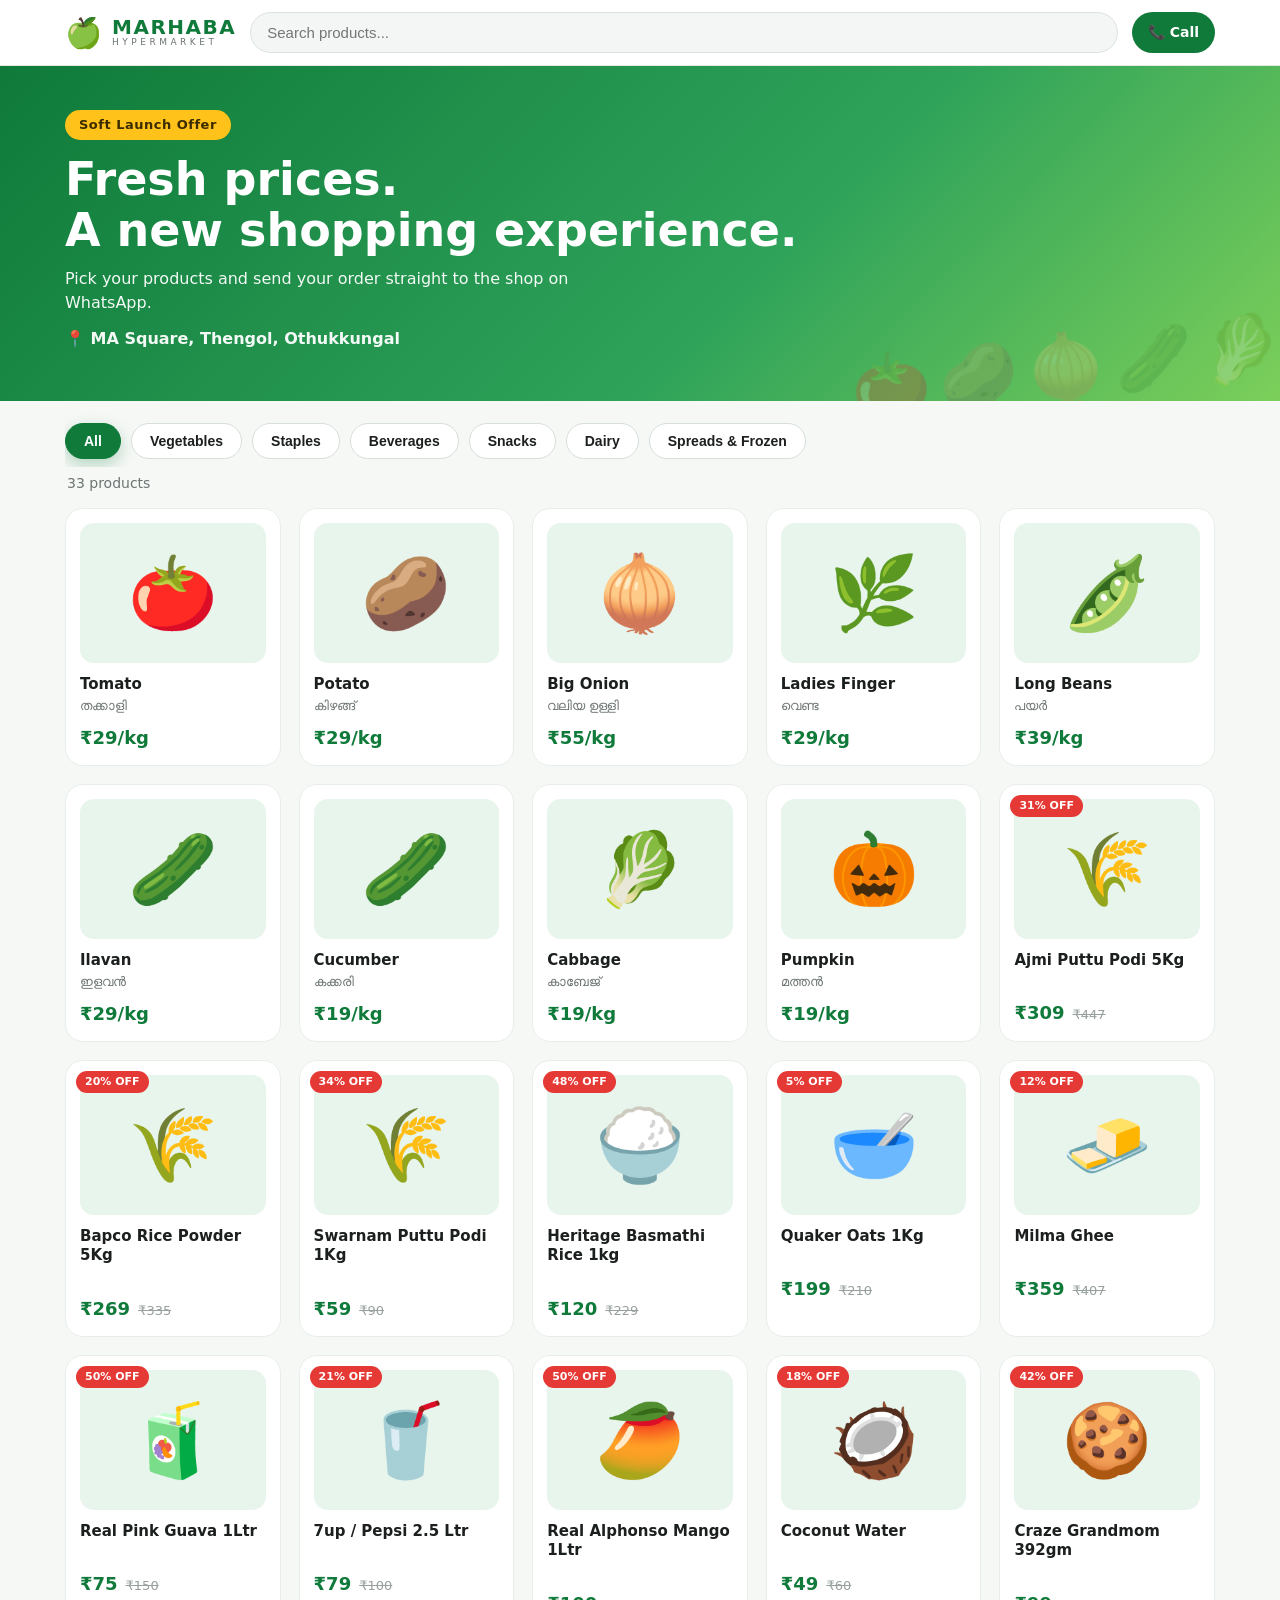
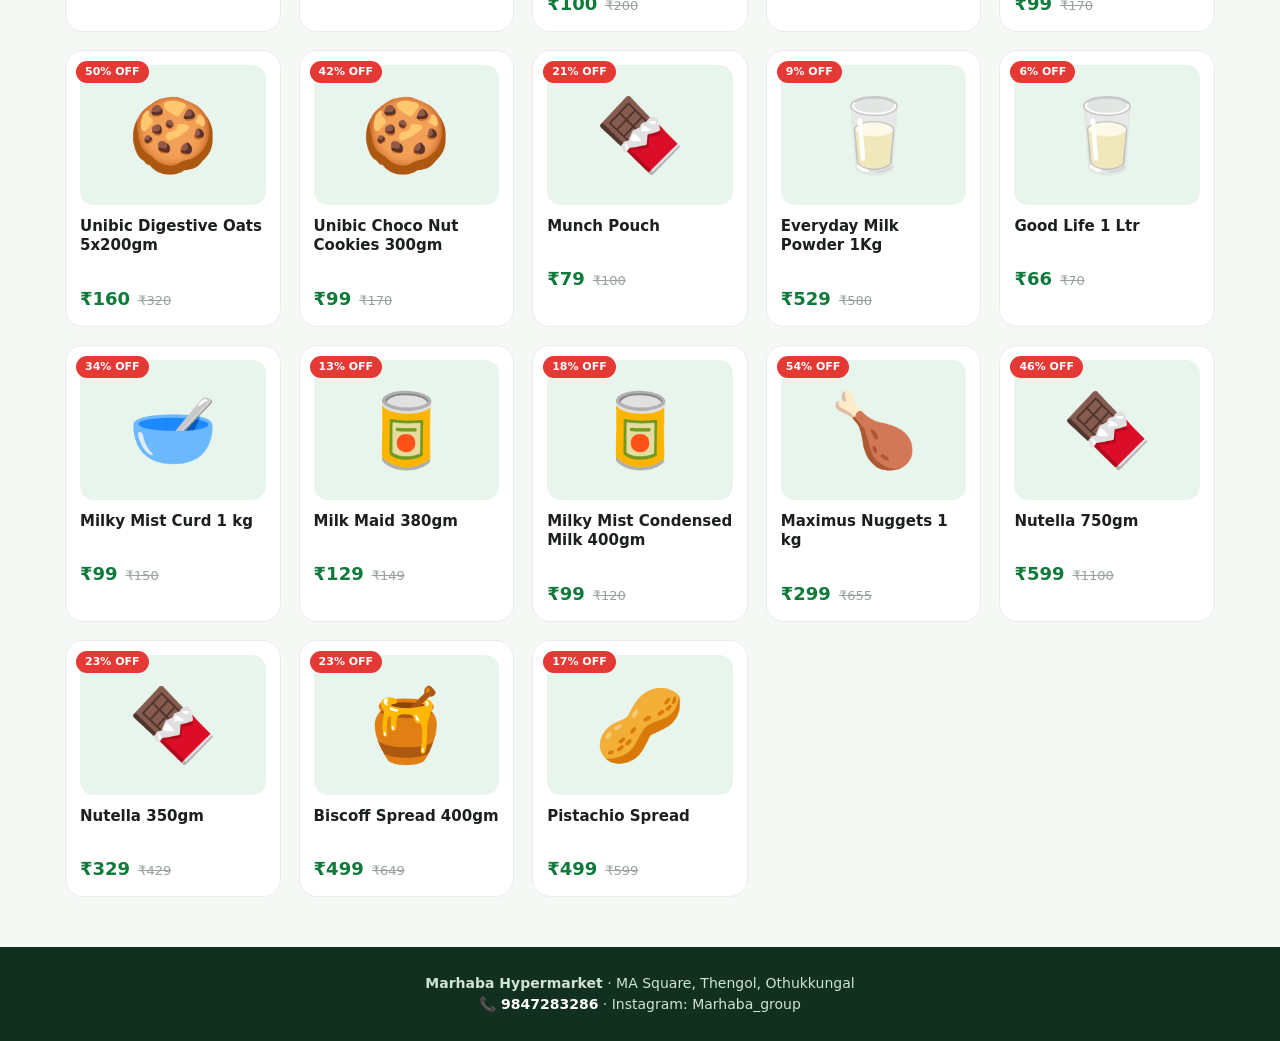
==== index.html @ b7ee6a19 "Add files via upload" ====
<!DOCTYPE html>
<html lang="en">
<head>
  <meta charset="UTF-8" />
  <meta name="viewport" content="width=device-width, initial-scale=1" />
  <title>Marhaba Hypermarket | Thengol, Othukkungal</title>
  <meta name="description" content="Order fresh vegetables and groceries from Marhaba Hypermarket through WhatsApp." />
  <link rel="stylesheet" href="style.css" />
</head>
<body>

  <header class="topbar">
    <div class="wrap topbar-inner">
      <a class="brand" href="#top" aria-label="Marhaba Hypermarket home">
        <!-- Replace with <img src="images/logo.png"> once you add your logo file -->
        <span class="logo-mark" aria-hidden="true">🍏</span>
        <span class="brand-text">
          <strong>MARHABA</strong>
          <small>HYPERMARKET</small>
        </span>
      </a>
      <div class="search">
        <input id="search" type="search" placeholder="Search products..." autocomplete="off" />
      </div>
      <a id="callLink" class="call-btn" href="#">📞 Call</a>
    </div>
  </header>

  <section class="hero" id="top">
    <div class="wrap hero-inner">
      <div>
        <span class="pill">Soft Launch Offer</span>
        <h1>Fresh prices.<br />A new shopping experience.</h1>
        <p>Pick your products and send your order straight to the shop on WhatsApp.</p>
        <p class="addr">📍 MA Square, Thengol, Othukkungal</p>
      </div>
    </div>
  </section>

  <main class="wrap">
    <nav class="tabs" id="tabs" aria-label="Categories"></nav>
    <p id="count" class="count"></p>
    <section id="grid" class="grid" aria-live="polite"></section>
    <p id="empty" class="empty" hidden>No products found.</p>
  </main>

  <footer class="footer">
    <div class="wrap">
      <strong>Marhaba Hypermarket</strong> · MA Square, Thengol, Othukkungal<br />
      <a id="footCall" href="#"></a> · Instagram: Marhaba_group
    </div>
  </footer>

  <!-- Product details popup -->
  <div id="modal" class="modal" aria-hidden="true">
    <div class="backdrop" data-close></div>
    <div class="sheet" role="dialog" aria-modal="true" aria-labelledby="mName">
      <button class="close" data-close aria-label="Close">✕</button>
      <div class="m-media" id="mMedia"></div>
      <div class="m-body">
        <span class="tag" id="mCat"></span>
        <h2 id="mName"></h2>
        <p class="ml" id="mMl"></p>
        <div class="price-row">
          <span class="price" id="mPrice"></span>
          <span class="mrp" id="mMrp"></span>
          <span class="save" id="mSave"></span>
        </div>

        <div class="qty-row">
          <span>Quantity</span>
          <div class="qty">
            <button id="minus" aria-label="Decrease">−</button>
            <span id="qtyVal">1</span>
            <button id="plus" aria-label="Increase">+</button>
          </div>
        </div>
        <div class="total-row">Total: <strong id="mTotal"></strong></div>

        <a id="orderBtn" class="order-btn" target="_blank" rel="noopener">
          <svg viewBox="0 0 24 24" width="20" height="20" fill="currentColor" aria-hidden="true"><path d="M12.04 2C6.58 2 2.13 6.45 2.13 11.91c0 1.75.46 3.45 1.32 4.95L2.05 22l5.25-1.38a9.9 9.9 0 0 0 4.74 1.21c5.46 0 9.91-4.45 9.91-9.91S17.5 2 12.04 2zm5.8 14.17c-.25.7-1.45 1.34-2 1.39-.52.05-1 .24-3.38-.7-2.85-1.12-4.67-4.04-4.81-4.23-.14-.19-1.15-1.53-1.15-2.92 0-1.4.73-2.08 1-2.36.26-.28.57-.35.76-.35h.55c.18 0 .42-.07.65.5.25.58.83 2.01.9 2.16.07.14.12.31.02.5-.09.19-.14.31-.28.47-.14.17-.3.37-.43.5-.14.14-.29.3-.12.58.17.28.74 1.22 1.6 1.98 1.1.98 2.03 1.28 2.31 1.42.28.14.45.12.62-.07.17-.19.72-.84.91-1.13.19-.28.38-.24.64-.14.26.09 1.65.78 1.93.92.28.14.47.21.54.33.07.12.07.69-.18 1.39z"/></svg>
          Order through WhatsApp
        </a>
      </div>
    </div>
  </div>

  <script src="app.js"></script>
</body>
</html>
---- style.css ----
:root {
  --green: #0f7a3a;
  --green-dark: #0a5a2a;
  --green-soft: #e8f5ec;
  --yellow: #ffc21a;
  --red: #e53935;
  --ink: #1b1f1d;
  --muted: #6b7471;
  --bg: #f6f8f6;
  --card: #fff;
  --radius: 18px;
  --ease: cubic-bezier(.22, .8, .24, 1);
}

* { box-sizing: border-box; margin: 0; padding: 0; }
html { scroll-behavior: smooth; }
body {
  font-family: system-ui, -apple-system, "Segoe UI", Roboto, "Noto Sans Malayalam", sans-serif;
  background: var(--bg);
  color: var(--ink);
  line-height: 1.5;
}
body.locked { overflow: hidden; }
a { color: inherit; text-decoration: none; }
.wrap { width: min(1150px, 100% - 32px); margin-inline: auto; }

/* Top bar */
.topbar {
  position: sticky; top: 0; z-index: 20;
  background: rgba(255, 255, 255, .92);
  backdrop-filter: blur(10px);
  border-bottom: 1px solid #e3e9e5;
}
.topbar-inner { display: flex; align-items: center; gap: 14px; padding: 10px 0; }
.brand { display: flex; align-items: center; gap: 10px; }
.logo-mark { font-size: 30px; }
.logo-mark img { height: 40px; }
.brand-text { display: flex; flex-direction: column; line-height: 1.05; }
.brand-text strong { font-size: 20px; letter-spacing: 1.5px; color: var(--green); }
.brand-text small { font-size: 9px; letter-spacing: 3.5px; color: var(--muted); }
.search { flex: 1; }
.search input {
  width: 100%; padding: 11px 16px; border-radius: 999px;
  border: 1.5px solid #dbe3de; background: #f3f6f4; font-size: 15px; outline: none;
  transition: border-color .25s, box-shadow .25s, background .25s;
}
.search input:focus { border-color: var(--green); background: #fff; box-shadow: 0 0 0 4px rgba(15, 122, 58, .12); }
.call-btn {
  background: var(--green); color: #fff; padding: 10px 16px; border-radius: 999px;
  font-weight: 600; font-size: 14px; white-space: nowrap;
  transition: transform .25s var(--ease), background .25s;
}
.call-btn:hover { background: var(--green-dark); transform: translateY(-2px); }

/* Hero */
.hero {
  background: linear-gradient(135deg, #0f7a3a 0%, #2fa35a 60%, #7ccf5a 100%);
  color: #fff; padding: 44px 0 50px;
  position: relative; overflow: hidden;
}
.hero::after {
  content: "🍅🥔🧅🥒🥬"; position: absolute; right: -10px; bottom: -14px;
  font-size: 64px; letter-spacing: 8px; opacity: .22; transform: rotate(-6deg);
}
.hero-inner > div { animation: rise .8s var(--ease) both; }
.pill {
  display: inline-block; background: var(--yellow); color: #3b2c00;
  font-weight: 800; padding: 5px 14px; border-radius: 999px; font-size: 13px; letter-spacing: .5px;
}
.hero h1 { font-size: clamp(28px, 5vw, 46px); line-height: 1.12; margin: 14px 0 10px; }
.hero p { max-width: 520px; opacity: .95; }
.hero .addr { margin-top: 12px; font-weight: 600; }

/* Tabs */
.tabs { display: flex; gap: 10px; padding: 22px 0 8px; overflow-x: auto; scrollbar-width: none; }
.tabs::-webkit-scrollbar { display: none; }
.tab {
  border: 1.5px solid #d6dfd9; background: #fff; color: var(--ink);
  padding: 9px 18px; border-radius: 999px; font-size: 14px; font-weight: 600; cursor: pointer; white-space: nowrap;
  transition: all .28s var(--ease);
}
.tab:hover { border-color: var(--green); transform: translateY(-2px); }
.tab.active { background: var(--green); border-color: var(--green); color: #fff; box-shadow: 0 6px 16px rgba(15, 122, 58, .28); }
.count { color: var(--muted); font-size: 14px; padding: 6px 2px 14px; }

/* Grid + cards */
.grid { display: grid; grid-template-columns: repeat(auto-fill, minmax(200px, 1fr)); gap: 18px; padding-bottom: 50px; }
.card {
  background: var(--card); border-radius: var(--radius); padding: 14px; cursor: pointer;
  border: 1px solid #e7ede9; position: relative;
  opacity: 0; transform: translateY(18px);
  animation: rise .6s var(--ease) forwards;
  transition: transform .35s var(--ease), box-shadow .35s var(--ease), border-color .3s;
}
.card:hover { transform: translateY(-6px); box-shadow: 0 16px 32px rgba(15, 60, 30, .14); border-color: #bfe0c8; }
.card:active { transform: scale(.98); }
.card .thumb {
  height: 140px; border-radius: 14px; background: var(--green-soft);
  display: grid; place-items: center; font-size: 72px; overflow: hidden;
}
.card .thumb img { width: 100%; height: 100%; object-fit: contain; transition: transform .45s var(--ease); }
.card .thumb span { transition: transform .45s var(--ease); }
.card:hover .thumb img, .card:hover .thumb span { transform: scale(1.12) rotate(-3deg); }
.card h3 { font-size: 15px; margin: 12px 0 2px; line-height: 1.3; }
.card .ml { font-size: 13px; color: var(--muted); min-height: 19px; }
.card .p-row { display: flex; align-items: baseline; gap: 8px; margin-top: 8px; flex-wrap: wrap; }
.card .price { font-size: 18px; font-weight: 800; color: var(--green); }
.card .mrp { font-size: 13px; color: #98a19d; text-decoration: line-through; }
.badge {
  position: absolute; top: 10px; left: 10px; z-index: 2;
  background: var(--red); color: #fff; font-size: 11px; font-weight: 800; padding: 3px 9px; border-radius: 999px;
}
.empty { text-align: center; color: var(--muted); padding: 40px 0 80px; }

/* Modal */
.modal { position: fixed; inset: 0; z-index: 50; display: grid; place-items: center; padding: 16px; visibility: hidden; }
.modal .backdrop { position: absolute; inset: 0; background: rgba(10, 25, 15, .55); opacity: 0; transition: opacity .35s ease; }
.modal .sheet {
  position: relative; width: min(760px, 100%); max-height: 92vh; overflow: auto;
  background: #fff; border-radius: 24px; display: grid; grid-template-columns: 1fr 1fr;
  opacity: 0; transform: translateY(40px) scale(.94);
  transition: opacity .4s var(--ease), transform .45s var(--ease);
  box-shadow: 0 30px 80px rgba(0, 0, 0, .35);
}
.modal.open { visibility: visible; }
.modal.open .backdrop { opacity: 1; }
.modal.open .sheet { opacity: 1; transform: none; }
.modal.closing { visibility: visible; }
.close {
  position: absolute; top: 12px; right: 12px; z-index: 3; width: 36px; height: 36px; border: 0; border-radius: 50%;
  background: #fff; box-shadow: 0 2px 10px rgba(0, 0, 0, .18); cursor: pointer; font-size: 15px;
  transition: transform .3s var(--ease), background .2s;
}
.close:hover { transform: rotate(90deg); background: #f1f1f1; }
.m-media { background: var(--green-soft); display: grid; place-items: center; font-size: 150px; min-height: 280px; border-radius: 24px 0 0 24px; }
.m-media img { width: 100%; height: 100%; object-fit: contain; padding: 18px; }
.m-media span { animation: pop .6s var(--ease) both .12s; }
.m-body { padding: 28px 26px; display: flex; flex-direction: column; gap: 8px; }
.tag { align-self: flex-start; background: var(--green-soft); color: var(--green); font-size: 12px; font-weight: 700; padding: 4px 12px; border-radius: 999px; }
.m-body h2 { font-size: 26px; line-height: 1.2; }
.m-body .ml { color: var(--muted); }
.price-row { display: flex; align-items: baseline; gap: 10px; flex-wrap: wrap; margin: 6px 0 4px; }
.price-row .price { font-size: 32px; font-weight: 800; color: var(--green); }
.price-row .mrp { color: #98a19d; text-decoration: line-through; }
.price-row .save { background: #fff3cf; color: #7a5a00; font-weight: 700; font-size: 12px; padding: 3px 10px; border-radius: 999px; }
.qty-row { display: flex; align-items: center; justify-content: space-between; margin-top: 10px; font-weight: 600; }
.qty { display: flex; align-items: center; gap: 4px; border: 1.5px solid #d6dfd9; border-radius: 999px; padding: 3px; }
.qty button {
  width: 34px; height: 34px; border: 0; border-radius: 50%; background: var(--green-soft); color: var(--green);
  font-size: 20px; cursor: pointer; transition: transform .2s var(--ease), background .2s;
}
.qty button:hover { background: #cfeadb; }
.qty button:active { transform: scale(.85); }
.qty span { min-width: 64px; text-align: center; font-weight: 700; display: inline-block; }
.qty span.bump { animation: bump .25s var(--ease); }
.total-row { color: var(--muted); }
.total-row strong { color: var(--ink); font-size: 20px; }
.order-btn {
  margin-top: 12px; display: flex; align-items: center; justify-content: center; gap: 10px;
  background: #25d366; color: #fff; font-weight: 700; font-size: 16px; padding: 15px 18px; border-radius: 14px;
  box-shadow: 0 10px 22px rgba(37, 211, 102, .35);
  transition: transform .3s var(--ease), box-shadow .3s var(--ease), background .2s;
}
.order-btn:hover { transform: translateY(-3px); box-shadow: 0 16px 28px rgba(37, 211, 102, .45); background: #1fbd5b; }
.order-btn:active { transform: scale(.97); }

.footer { background: #12301f; color: #cfe3d6; text-align: center; padding: 26px 0; font-size: 14px; }
.footer a { color: #fff; font-weight: 600; }

@keyframes rise { from { opacity: 0; transform: translateY(22px); } to { opacity: 1; transform: none; } }
@keyframes pop { from { opacity: 0; transform: scale(.5) rotate(-12deg); } to { opacity: 1; transform: none; } }
@keyframes bump { 50% { transform: scale(1.25); } }

@media (max-width: 640px) {
  .topbar-inner { flex-wrap: wrap; }
  .search { order: 3; flex-basis: 100%; }
  .call-btn { margin-left: auto; }
  .grid { grid-template-columns: repeat(2, 1fr); gap: 12px; }
  .card .thumb { height: 110px; font-size: 56px; }
  .modal { align-items: end; padding: 0; }
  .modal .sheet { grid-template-columns: 1fr; border-radius: 24px 24px 0 0; transform: translateY(100%); }
  .m-media { min-height: 190px; font-size: 100px; border-radius: 24px 24px 0 0; }
  .hero::after { font-size: 40px; }
}

@media (prefers-reduced-motion: reduce) {
  * { animation: none !important; transition-duration: .01ms !important; }
  .card { opacity: 1; transform: none; }
}
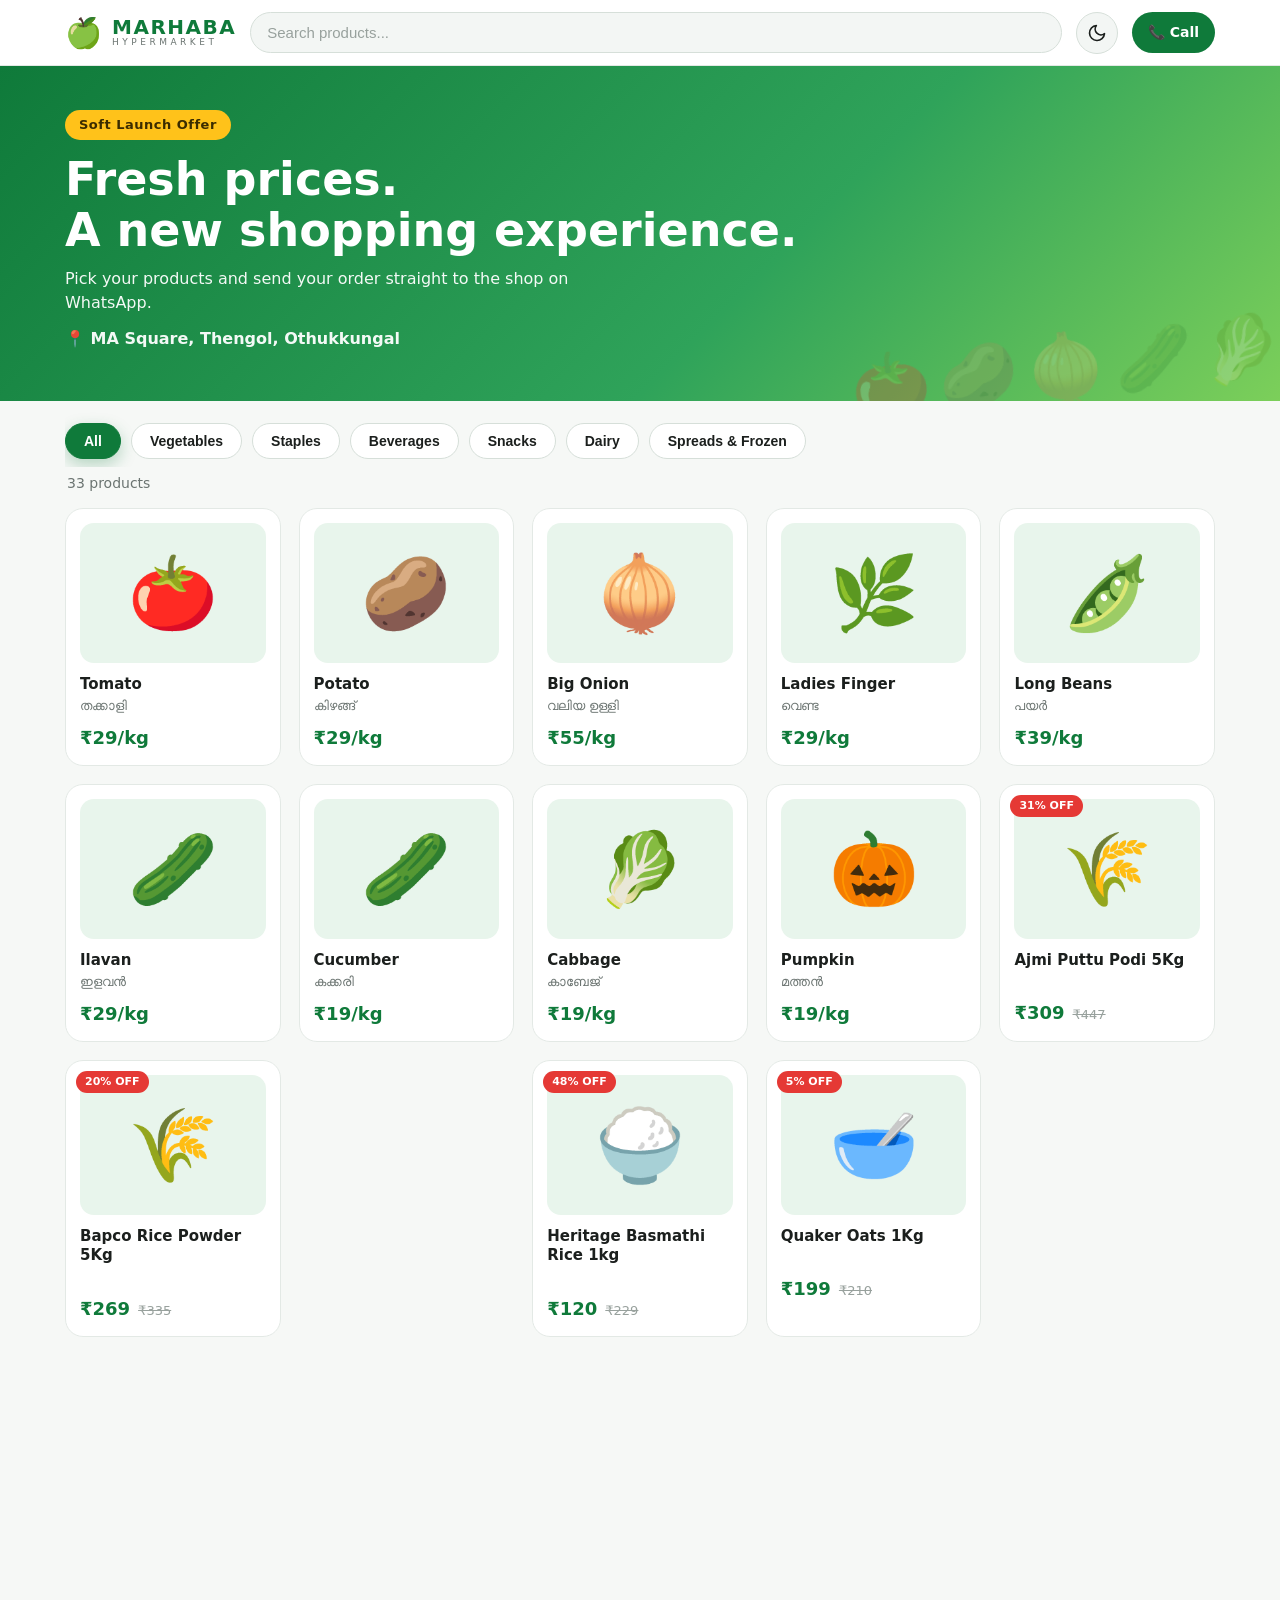
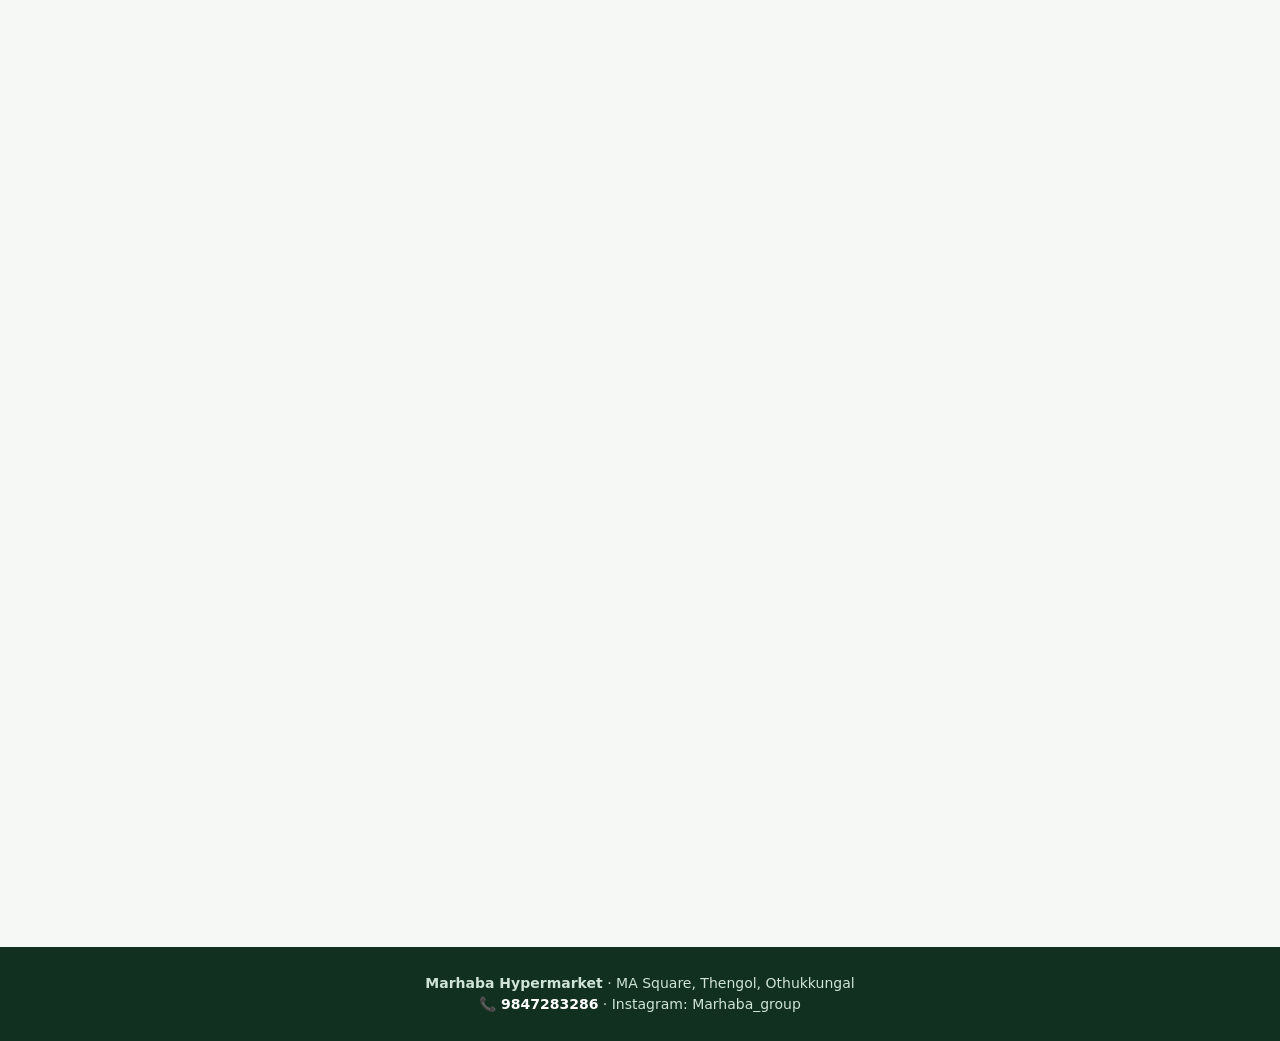
==== commit d5140f3c: "Add files via upload" ====
--- a/index.html
+++ b/index.html
@@ -5,7 +5,17 @@
   <meta name="viewport" content="width=device-width, initial-scale=1" />
   <title>Marhaba Hypermarket | Thengol, Othukkungal</title>
   <meta name="description" content="Order fresh vegetables and groceries from Marhaba Hypermarket through WhatsApp." />
+  <meta name="theme-color" content="#0f7a3a" />
   <link rel="stylesheet" href="style.css" />
+  <!-- Apply the saved theme before the page paints (prevents a white flash) -->
+  <script>
+    (function () {
+      var t = null;
+      try { t = localStorage.getItem("marhaba-theme"); } catch (e) {}
+      if (!t) t = window.matchMedia && matchMedia("(prefers-color-scheme: dark)").matches ? "dark" : "light";
+      document.documentElement.setAttribute("data-theme", t);
+    })();
+  </script>
 </head>
 <body>
 
@@ -22,6 +32,10 @@
       <div class="search">
         <input id="search" type="search" placeholder="Search products..." autocomplete="off" />
       </div>
+      <button id="themeBtn" class="theme-btn" type="button" aria-label="Switch to dark theme" title="Dark / light theme">
+        <svg class="i-moon" viewBox="0 0 24 24" fill="none" stroke="currentColor" stroke-width="2" stroke-linecap="round" stroke-linejoin="round" aria-hidden="true"><path d="M21 12.8A9 9 0 1 1 11.2 3a7 7 0 0 0 9.8 9.8z"/></svg>
+        <svg class="i-sun" viewBox="0 0 24 24" fill="none" stroke="currentColor" stroke-width="2" stroke-linecap="round" stroke-linejoin="round" aria-hidden="true"><circle cx="12" cy="12" r="4"/><path d="M12 2v2M12 20v2M4.9 4.9l1.4 1.4M17.7 17.7l1.4 1.4M2 12h2M20 12h2M4.9 19.1l1.4-1.4M17.7 6.3l1.4-1.4"/></svg>
+      </button>
       <a id="callLink" class="call-btn" href="#">📞 Call</a>
     </div>
   </header>
--- a/style.css
+++ b/style.css
@@ -10,6 +10,49 @@
   --card: #fff;
   --radius: 18px;
   --ease: cubic-bezier(.22, .8, .24, 1);
+
+  /* theme colours (light) */
+  --green-text: #0f7a3a;
+  --topbar-bg: rgba(255, 255, 255, .92);
+  --line: #e3e9e5;
+  --line-strong: #d6dfd9;
+  --input-bg: #f3f6f4;
+  --input-focus-bg: #fff;
+  --sheet-bg: #fff;
+  --faint: #98a19d;
+  --card-hover-line: #bfe0c8;
+  --qty-hover: #cfeadb;
+  --save-bg: #fff3cf;
+  --save-ink: #7a5a00;
+  --hero-grad: linear-gradient(135deg, #0f7a3a 0%, #2fa35a 60%, #7ccf5a 100%);
+  --footer-bg: #12301f;
+  --shadow-hover: rgba(15, 60, 30, .14);
+  color-scheme: light;
+}
+
+/* ---------- Dark (black) theme ---------- */
+html[data-theme="dark"] {
+  --green-soft: #17271d;
+  --ink: #e9f0ea;
+  --muted: #94a39a;
+  --bg: #080b09;
+  --card: #121814;
+  --green-text: #4ade80;
+  --topbar-bg: rgba(12, 17, 14, .92);
+  --line: #1f2a23;
+  --line-strong: #2b3a30;
+  --input-bg: #161d18;
+  --input-focus-bg: #0e1410;
+  --sheet-bg: #121814;
+  --faint: #6f7d75;
+  --card-hover-line: #2f6b45;
+  --qty-hover: #234331;
+  --save-bg: #3a2f0a;
+  --save-ink: #ffd666;
+  --hero-grad: linear-gradient(135deg, #07301a 0%, #0f6a35 60%, #3f8a3a 100%);
+  --footer-bg: #050806;
+  --shadow-hover: rgba(0, 0, 0, .6);
+  color-scheme: dark;
 }
 
 * { box-sizing: border-box; margin: 0; padding: 0; }
@@ -27,24 +70,40 @@
 /* Top bar */
 .topbar {
   position: sticky; top: 0; z-index: 20;
-  background: rgba(255, 255, 255, .92);
+  background: var(--topbar-bg);
   backdrop-filter: blur(10px);
-  border-bottom: 1px solid #e3e9e5;
+  border-bottom: 1px solid var(--line);
 }
 .topbar-inner { display: flex; align-items: center; gap: 14px; padding: 10px 0; }
 .brand { display: flex; align-items: center; gap: 10px; }
 .logo-mark { font-size: 30px; }
 .logo-mark img { height: 40px; }
 .brand-text { display: flex; flex-direction: column; line-height: 1.05; }
-.brand-text strong { font-size: 20px; letter-spacing: 1.5px; color: var(--green); }
+.brand-text strong { font-size: 20px; letter-spacing: 1.5px; color: var(--green-text); }
 .brand-text small { font-size: 9px; letter-spacing: 3.5px; color: var(--muted); }
 .search { flex: 1; }
 .search input {
   width: 100%; padding: 11px 16px; border-radius: 999px;
-  border: 1.5px solid #dbe3de; background: #f3f6f4; font-size: 15px; outline: none;
+  border: 1.5px solid var(--line-strong); background: var(--input-bg); color: var(--ink); font-size: 15px; outline: none;
   transition: border-color .25s, box-shadow .25s, background .25s;
 }
-.search input:focus { border-color: var(--green); background: #fff; box-shadow: 0 0 0 4px rgba(15, 122, 58, .12); }
+.search input::placeholder { color: var(--faint); }
+.search input:focus { border-color: var(--green); background: var(--input-focus-bg); box-shadow: 0 0 0 4px rgba(15, 122, 58, .18); }
+
+/* Theme toggle */
+.theme-btn {
+  flex: none; width: 42px; height: 42px; border-radius: 50%;
+  border: 1.5px solid var(--line-strong); background: var(--input-bg); color: var(--ink);
+  cursor: pointer; display: grid; place-items: center; overflow: hidden; position: relative;
+  transition: transform .3s var(--ease), border-color .25s, background .25s;
+}
+.theme-btn:hover { transform: rotate(18deg) scale(1.06); border-color: var(--green); }
+.theme-btn:active { transform: scale(.9); }
+.theme-btn svg { position: absolute; width: 20px; height: 20px; transition: transform .5s var(--ease), opacity .35s ease; }
+.theme-btn .i-sun { transform: translateY(32px) rotate(-90deg); opacity: 0; }
+.theme-btn .i-moon { transform: none; opacity: 1; }
+html[data-theme="dark"] .theme-btn .i-sun { transform: none; opacity: 1; }
+html[data-theme="dark"] .theme-btn .i-moon { transform: translateY(-32px) rotate(90deg); opacity: 0; }
 .call-btn {
   background: var(--green); color: #fff; padding: 10px 16px; border-radius: 999px;
   font-weight: 600; font-size: 14px; white-space: nowrap;
@@ -54,7 +113,7 @@
 
 /* Hero */
 .hero {
-  background: linear-gradient(135deg, #0f7a3a 0%, #2fa35a 60%, #7ccf5a 100%);
+  background: var(--hero-grad);
   color: #fff; padding: 44px 0 50px;
   position: relative; overflow: hidden;
 }
@@ -75,7 +134,7 @@
 .tabs { display: flex; gap: 10px; padding: 22px 0 8px; overflow-x: auto; scrollbar-width: none; }
 .tabs::-webkit-scrollbar { display: none; }
 .tab {
-  border: 1.5px solid #d6dfd9; background: #fff; color: var(--ink);
+  border: 1.5px solid var(--line-strong); background: var(--card); color: var(--ink);
   padding: 9px 18px; border-radius: 999px; font-size: 14px; font-weight: 600; cursor: pointer; white-space: nowrap;
   transition: all .28s var(--ease);
 }
@@ -87,12 +146,12 @@
 .grid { display: grid; grid-template-columns: repeat(auto-fill, minmax(200px, 1fr)); gap: 18px; padding-bottom: 50px; }
 .card {
   background: var(--card); border-radius: var(--radius); padding: 14px; cursor: pointer;
-  border: 1px solid #e7ede9; position: relative;
+  border: 1px solid var(--line); position: relative;
   opacity: 0; transform: translateY(18px);
   animation: rise .6s var(--ease) forwards;
   transition: transform .35s var(--ease), box-shadow .35s var(--ease), border-color .3s;
 }
-.card:hover { transform: translateY(-6px); box-shadow: 0 16px 32px rgba(15, 60, 30, .14); border-color: #bfe0c8; }
+.card:hover { transform: translateY(-6px); box-shadow: 0 16px 32px var(--shadow-hover); border-color: var(--card-hover-line); }
 .card:active { transform: scale(.98); }
 .card .thumb {
   height: 140px; border-radius: 14px; background: var(--green-soft);
@@ -104,8 +163,8 @@
 .card h3 { font-size: 15px; margin: 12px 0 2px; line-height: 1.3; }
 .card .ml { font-size: 13px; color: var(--muted); min-height: 19px; }
 .card .p-row { display: flex; align-items: baseline; gap: 8px; margin-top: 8px; flex-wrap: wrap; }
-.card .price { font-size: 18px; font-weight: 800; color: var(--green); }
-.card .mrp { font-size: 13px; color: #98a19d; text-decoration: line-through; }
+.card .price { font-size: 18px; font-weight: 800; color: var(--green-text); }
+.card .mrp { font-size: 13px; color: var(--faint); text-decoration: line-through; }
 .badge {
   position: absolute; top: 10px; left: 10px; z-index: 2;
   background: var(--red); color: #fff; font-size: 11px; font-weight: 800; padding: 3px 9px; border-radius: 999px;
@@ -117,7 +176,7 @@
 .modal .backdrop { position: absolute; inset: 0; background: rgba(10, 25, 15, .55); opacity: 0; transition: opacity .35s ease; }
 .modal .sheet {
   position: relative; width: min(760px, 100%); max-height: 92vh; overflow: auto;
-  background: #fff; border-radius: 24px; display: grid; grid-template-columns: 1fr 1fr;
+  background: var(--sheet-bg); color: var(--ink); border-radius: 24px; display: grid; grid-template-columns: 1fr 1fr;
   opacity: 0; transform: translateY(40px) scale(.94);
   transition: opacity .4s var(--ease), transform .45s var(--ease);
   box-shadow: 0 30px 80px rgba(0, 0, 0, .35);
@@ -128,28 +187,28 @@
 .modal.closing { visibility: visible; }
 .close {
   position: absolute; top: 12px; right: 12px; z-index: 3; width: 36px; height: 36px; border: 0; border-radius: 50%;
-  background: #fff; box-shadow: 0 2px 10px rgba(0, 0, 0, .18); cursor: pointer; font-size: 15px;
+  background: var(--card); color: var(--ink); box-shadow: 0 2px 10px rgba(0, 0, 0, .25); cursor: pointer; font-size: 15px;
   transition: transform .3s var(--ease), background .2s;
 }
-.close:hover { transform: rotate(90deg); background: #f1f1f1; }
+.close:hover { transform: rotate(90deg); background: var(--input-bg); }
 .m-media { background: var(--green-soft); display: grid; place-items: center; font-size: 150px; min-height: 280px; border-radius: 24px 0 0 24px; }
 .m-media img { width: 100%; height: 100%; object-fit: contain; padding: 18px; }
 .m-media span { animation: pop .6s var(--ease) both .12s; }
 .m-body { padding: 28px 26px; display: flex; flex-direction: column; gap: 8px; }
-.tag { align-self: flex-start; background: var(--green-soft); color: var(--green); font-size: 12px; font-weight: 700; padding: 4px 12px; border-radius: 999px; }
+.tag { align-self: flex-start; background: var(--green-soft); color: var(--green-text); font-size: 12px; font-weight: 700; padding: 4px 12px; border-radius: 999px; }
 .m-body h2 { font-size: 26px; line-height: 1.2; }
 .m-body .ml { color: var(--muted); }
 .price-row { display: flex; align-items: baseline; gap: 10px; flex-wrap: wrap; margin: 6px 0 4px; }
-.price-row .price { font-size: 32px; font-weight: 800; color: var(--green); }
-.price-row .mrp { color: #98a19d; text-decoration: line-through; }
-.price-row .save { background: #fff3cf; color: #7a5a00; font-weight: 700; font-size: 12px; padding: 3px 10px; border-radius: 999px; }
+.price-row .price { font-size: 32px; font-weight: 800; color: var(--green-text); }
+.price-row .mrp { color: var(--faint); text-decoration: line-through; }
+.price-row .save { background: var(--save-bg); color: var(--save-ink); font-weight: 700; font-size: 12px; padding: 3px 10px; border-radius: 999px; }
 .qty-row { display: flex; align-items: center; justify-content: space-between; margin-top: 10px; font-weight: 600; }
-.qty { display: flex; align-items: center; gap: 4px; border: 1.5px solid #d6dfd9; border-radius: 999px; padding: 3px; }
+.qty { display: flex; align-items: center; gap: 4px; border: 1.5px solid var(--line-strong); border-radius: 999px; padding: 3px; }
 .qty button {
-  width: 34px; height: 34px; border: 0; border-radius: 50%; background: var(--green-soft); color: var(--green);
+  width: 34px; height: 34px; border: 0; border-radius: 50%; background: var(--green-soft); color: var(--green-text);
   font-size: 20px; cursor: pointer; transition: transform .2s var(--ease), background .2s;
 }
-.qty button:hover { background: #cfeadb; }
+.qty button:hover { background: var(--qty-hover); }
 .qty button:active { transform: scale(.85); }
 .qty span { min-width: 64px; text-align: center; font-weight: 700; display: inline-block; }
 .qty span.bump { animation: bump .25s var(--ease); }
@@ -164,8 +223,13 @@
 .order-btn:hover { transform: translateY(-3px); box-shadow: 0 16px 28px rgba(37, 211, 102, .45); background: #1fbd5b; }
 .order-btn:active { transform: scale(.97); }
 
-.footer { background: #12301f; color: #cfe3d6; text-align: center; padding: 26px 0; font-size: 14px; }
+.footer { background: var(--footer-bg); color: #cfe3d6; text-align: center; padding: 26px 0; font-size: 14px; }
 .footer a { color: #fff; font-weight: 600; }
+
+/* Smooth cross-fade while the theme switches (class is added briefly by app.js) */
+html.theme-anim *, html.theme-anim *::before, html.theme-anim *::after {
+  transition: background-color .45s ease, color .45s ease, border-color .45s ease, box-shadow .45s ease !important;
+}
 
 @keyframes rise { from { opacity: 0; transform: translateY(22px); } to { opacity: 1; transform: none; } }
 @keyframes pop { from { opacity: 0; transform: scale(.5) rotate(-12deg); } to { opacity: 1; transform: none; } }
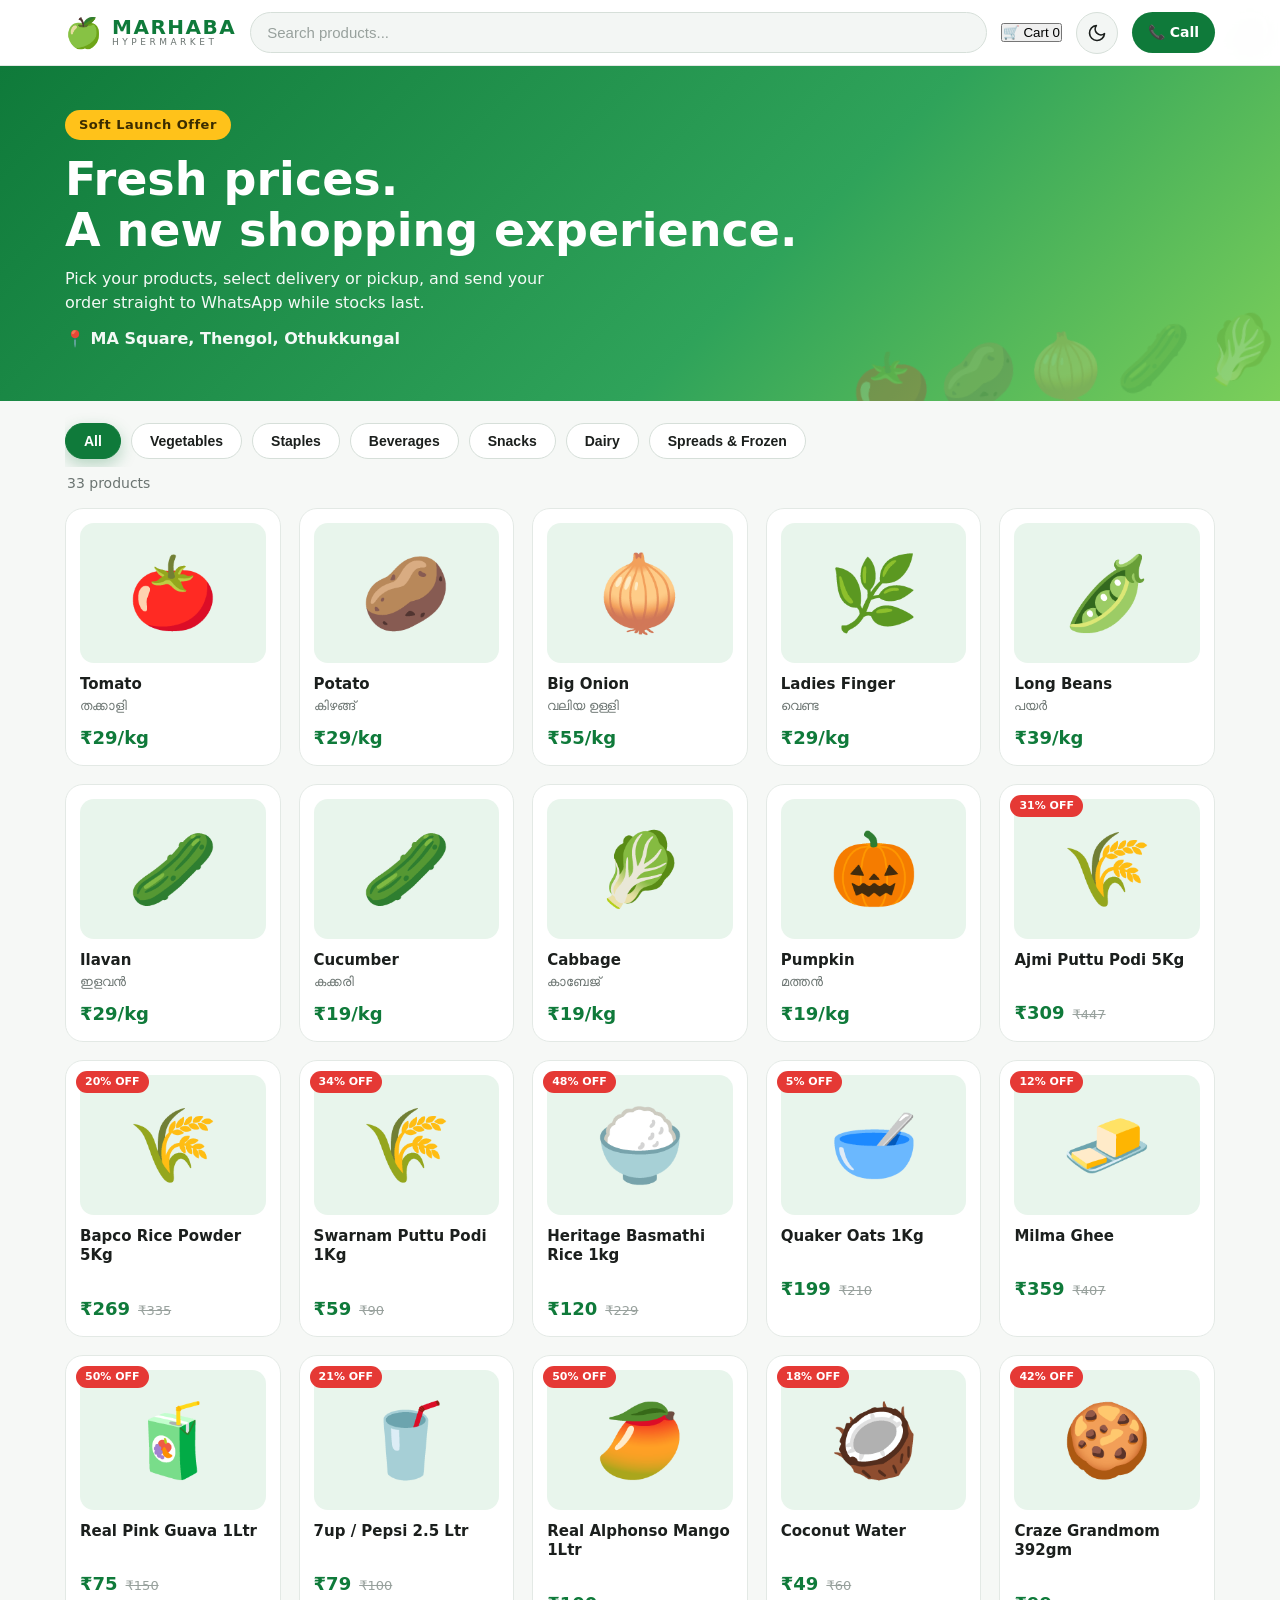
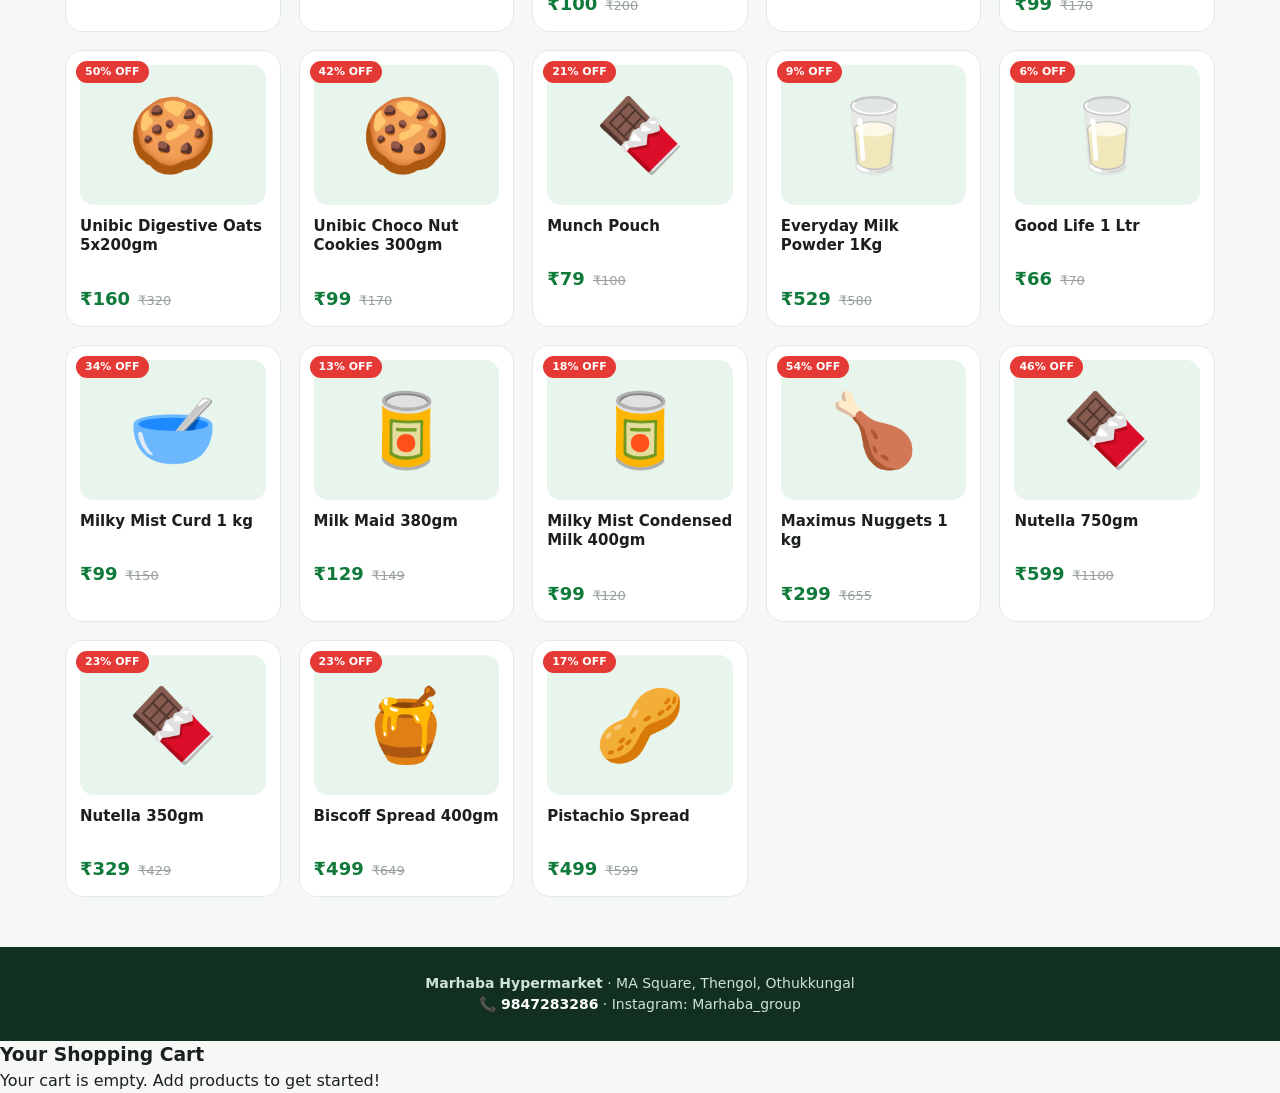
==== commit 777ff098: "Update index.html" ====
--- a/index.html
+++ b/index.html
@@ -7,7 +7,6 @@
   <meta name="description" content="Order fresh vegetables and groceries from Marhaba Hypermarket through WhatsApp." />
   <meta name="theme-color" content="#0f7a3a" />
   <link rel="stylesheet" href="style.css" />
-  <!-- Apply the saved theme before the page paints (prevents a white flash) -->
   <script>
     (function () {
       var t = null;
@@ -22,7 +21,6 @@
   <header class="topbar">
     <div class="wrap topbar-inner">
       <a class="brand" href="#top" aria-label="Marhaba Hypermarket home">
-        <!-- Replace with <img src="images/logo.png"> once you add your logo file -->
         <span class="logo-mark" aria-hidden="true">🍏</span>
         <span class="brand-text">
           <strong>MARHABA</strong>
@@ -32,7 +30,10 @@
       <div class="search">
         <input id="search" type="search" placeholder="Search products..." autocomplete="off" />
       </div>
-      <button id="themeBtn" class="theme-btn" type="button" aria-label="Switch to dark theme" title="Dark / light theme">
+      <button id="cartBtn" class="cart-btn" type="button" aria-label="Open Cart">
+        🛒 Cart <span id="cartCountBadge" class="cart-badge">0</span>
+      </button>
+      <button id="themeBtn" class="theme-btn" type="button" aria-label="Switch theme" title="Dark / light theme">
         <svg class="i-moon" viewBox="0 0 24 24" fill="none" stroke="currentColor" stroke-width="2" stroke-linecap="round" stroke-linejoin="round" aria-hidden="true"><path d="M21 12.8A9 9 0 1 1 11.2 3a7 7 0 0 0 9.8 9.8z"/></svg>
         <svg class="i-sun" viewBox="0 0 24 24" fill="none" stroke="currentColor" stroke-width="2" stroke-linecap="round" stroke-linejoin="round" aria-hidden="true"><circle cx="12" cy="12" r="4"/><path d="M12 2v2M12 20v2M4.9 4.9l1.4 1.4M17.7 17.7l1.4 1.4M2 12h2M20 12h2M4.9 19.1l1.4-1.4M17.7 6.3l1.4-1.4"/></svg>
       </button>
@@ -45,7 +46,7 @@
       <div>
         <span class="pill">Soft Launch Offer</span>
         <h1>Fresh prices.<br />A new shopping experience.</h1>
-        <p>Pick your products and send your order straight to the shop on WhatsApp.</p>
+        <p>Pick your products, select delivery or pickup, and send your order straight to WhatsApp while stocks last.</p>
         <p class="addr">📍 MA Square, Thengol, Othukkungal</p>
       </div>
     </div>
@@ -65,7 +66,7 @@
     </div>
   </footer>
 
-  <!-- Product details popup -->
+  <!-- Product details modal -->
   <div id="modal" class="modal" aria-hidden="true">
     <div class="backdrop" data-close></div>
     <div class="sheet" role="dialog" aria-modal="true" aria-labelledby="mName">
@@ -91,10 +92,58 @@
         </div>
         <div class="total-row">Total: <strong id="mTotal"></strong></div>
 
-        <a id="orderBtn" class="order-btn" target="_blank" rel="noopener">
+        <button id="addToCartBtn" class="order-btn" type="button">
+          🛒 Add to Cart
+        </button>
+      </div>
+    </div>
+  </div>
+
+  <!-- Shopping Cart & Checkout Drawer -->
+  <div id="cartDrawer" class="cart-drawer" aria-hidden="true">
+    <div class="cart-backdrop" id="cartBackdrop"></div>
+    <div class="cart-panel">
+      <div class="cart-header">
+        <h3>Your Shopping Cart</h3>
+        <button class="close" id="closeCart" aria-label="Close Cart">✕</button>
+      </div>
+      <div class="cart-body">
+        <div id="cartEmpty" class="cart-empty">Your cart is empty. Add products to get started!</div>
+        <div id="cartItemsList"></div>
+
+        <div class="checkout-section" id="cartFooter" style="display: none;">
+          <h4>Delivery or Pickup</h4>
+          <div class="fulfillment-toggle">
+            <button type="button" id="btnDelivery" class="fulfillment-btn active">🚚 Home Delivery</button>
+            <button type="button" id="btnPickup" class="fulfillment-btn">🏬 Store Pickup</button>
+          </div>
+
+          <div class="form-group">
+            <label for="customerName">Your Name *</label>
+            <input type="text" id="customerName" placeholder="Enter your full name" autocomplete="name" />
+          </div>
+
+          <div class="form-group">
+            <label for="customerPhone">Phone Number (Optional)</label>
+            <input type="tel" id="customerPhone" placeholder="Enter phone number" autocomplete="tel" />
+          </div>
+
+          <div class="form-group" id="addressGroup">
+            <label for="customerAddress">Delivery Address *</label>
+            <textarea id="customerAddress" rows="2" placeholder="House name, landmark, area..." autocomplete="street-address"></textarea>
+          </div>
+        </div>
+      </div>
+
+      <div class="cart-footer" id="cartFooter" style="display: none;">
+        <div class="cart-total-row">
+          <span>Grand Total:</span>
+          <strong id="cartGrandTotal">₹0</strong>
+        </div>
+        <button id="whatsappCheckoutBtn" class="order-btn whatsapp-checkout-btn" type="button">
           <svg viewBox="0 0 24 24" width="20" height="20" fill="currentColor" aria-hidden="true"><path d="M12.04 2C6.58 2 2.13 6.45 2.13 11.91c0 1.75.46 3.45 1.32 4.95L2.05 22l5.25-1.38a9.9 9.9 0 0 0 4.74 1.21c5.46 0 9.91-4.45 9.91-9.91S17.5 2 12.04 2zm5.8 14.17c-.25.7-1.45 1.34-2 1.39-.52.05-1 .24-3.38-.7-2.85-1.12-4.67-4.04-4.81-4.23-.14-.19-1.15-1.53-1.15-2.92 0-1.4.73-2.08 1-2.36.26-.28.57-.35.76-.35h.55c.18 0 .42-.07.65.5.25.58.83 2.01.9 2.16.07.14.12.31.02.5-.09.19-.14.31-.28.47-.14.17-.3.37-.43.5-.14.14-.29.3-.12.58.17.28.74 1.22 1.6 1.98 1.1.98 2.03 1.28 2.31 1.42.28.14.45.12.62-.07.17-.19.72-.84.91-1.13.19-.28.38-.24.64-.14.26.09 1.65.78 1.93.92.28.14.47.21.54.33.07.12.07.69-.18 1.39z"/></svg>
-          Order through WhatsApp
-        </a>
+          Send Order to WhatsApp
+        </button>
       </div>
     </div>
   </div>
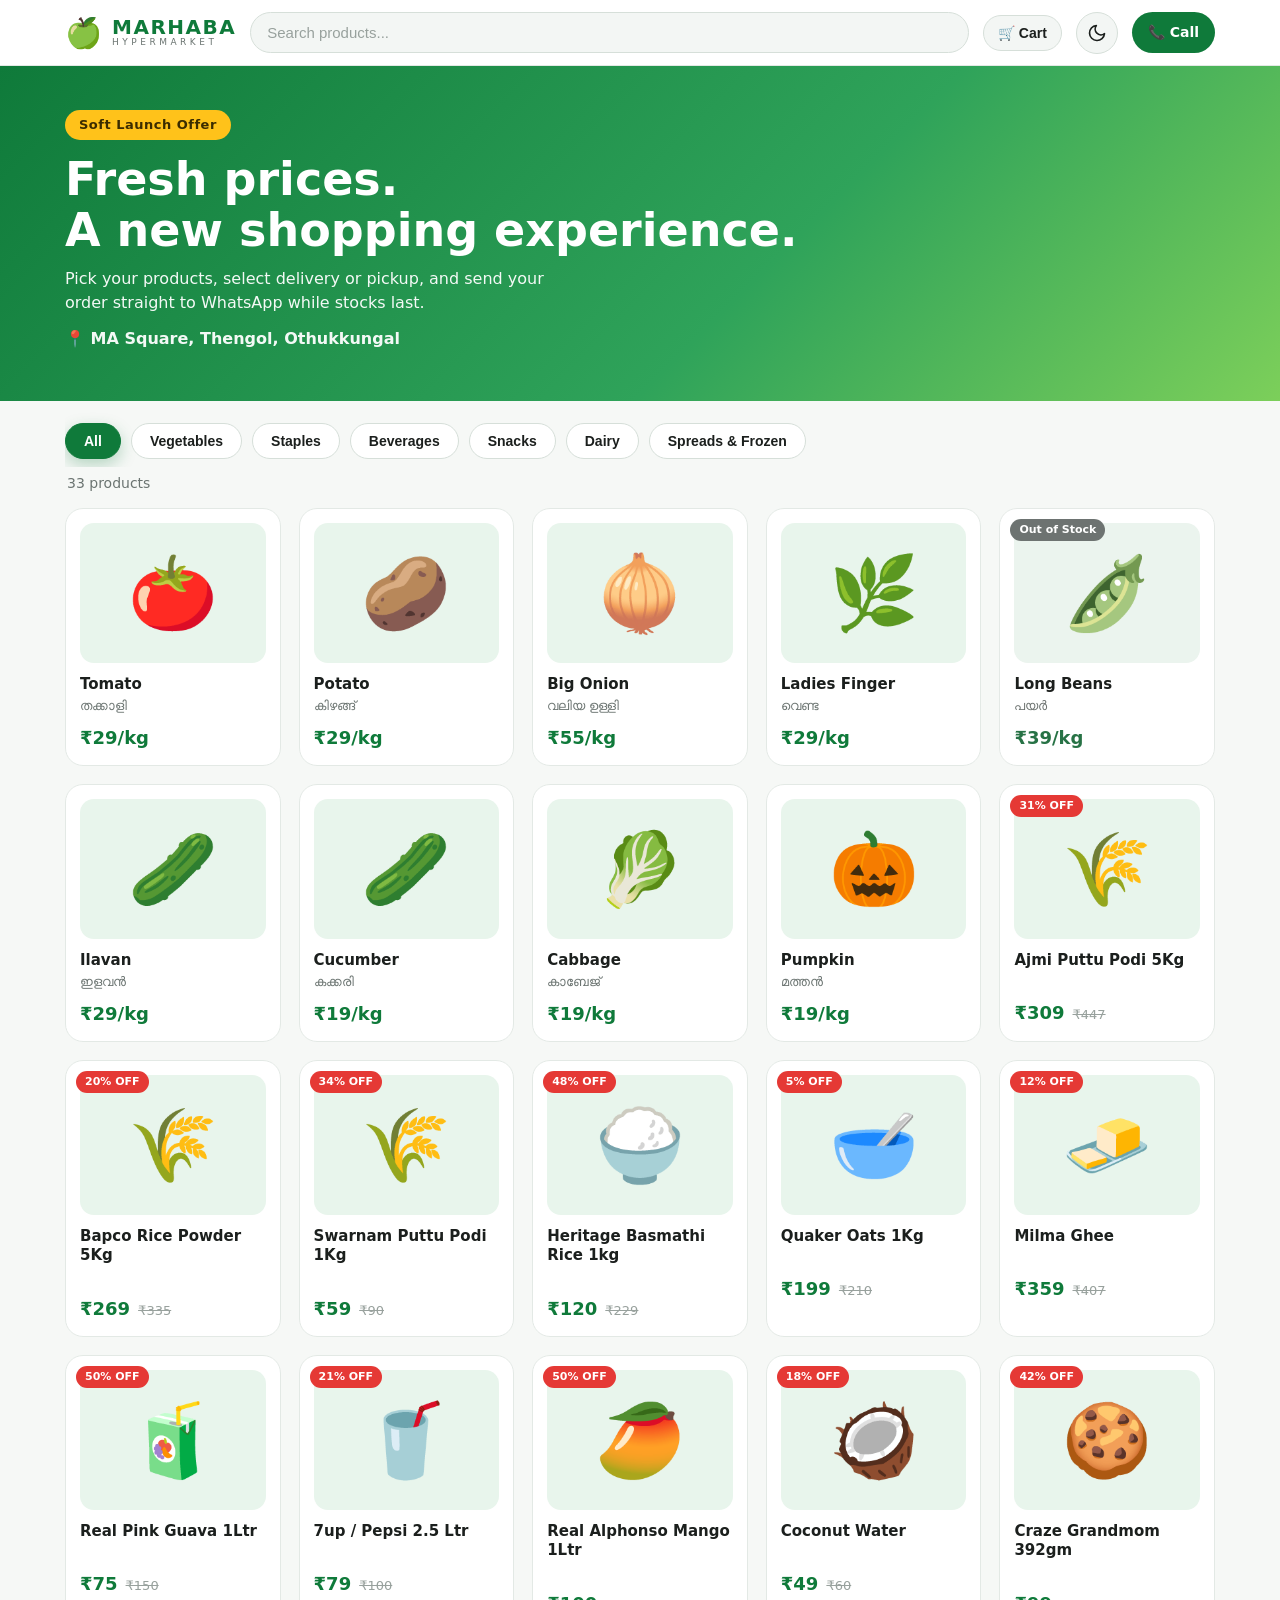
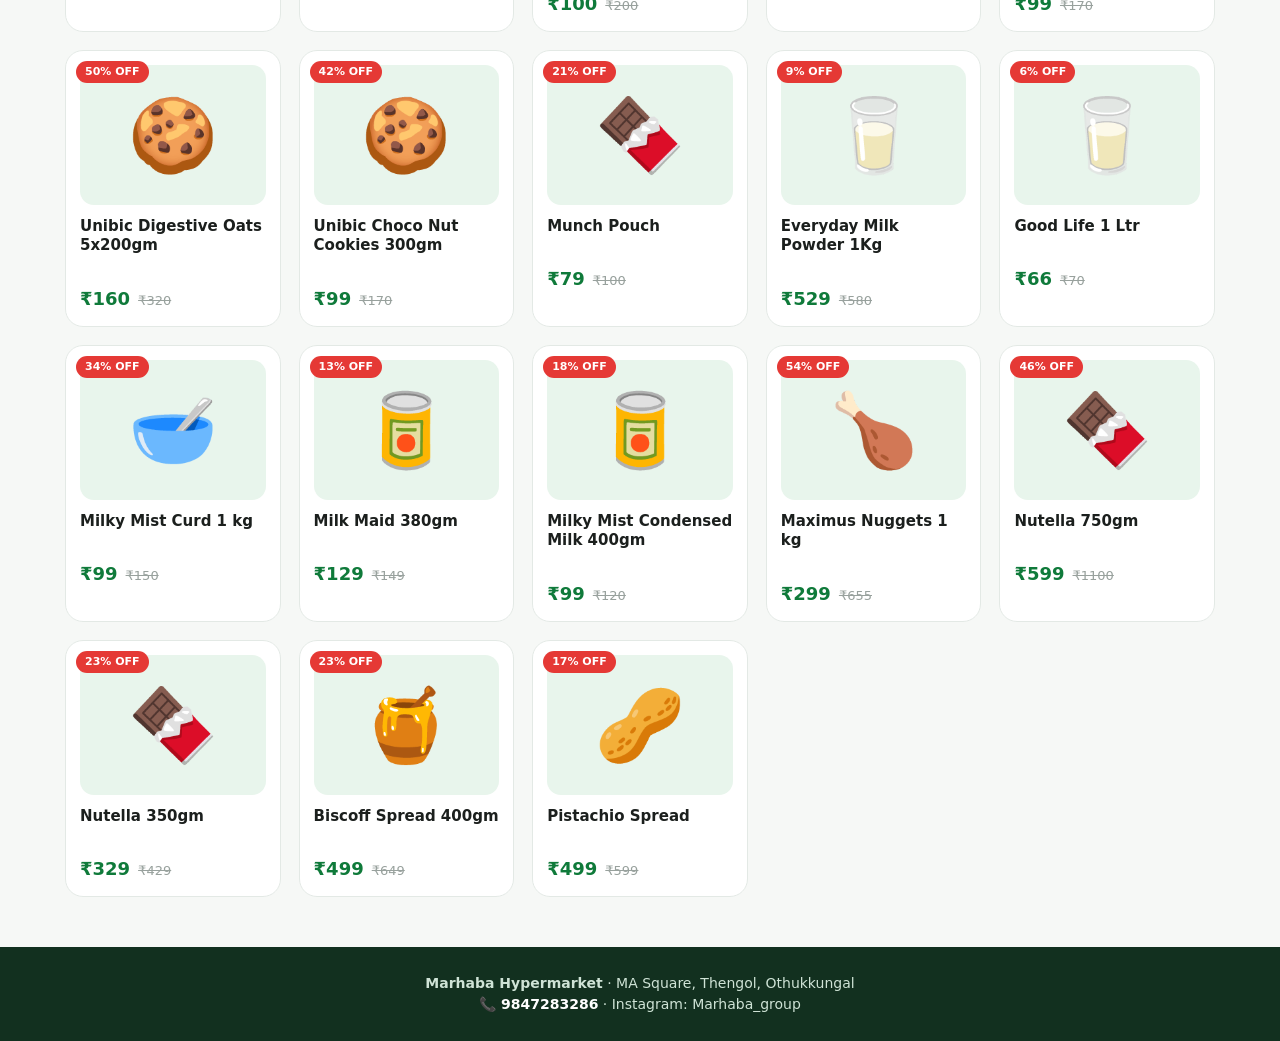
==== commit 2353173f: "Update index.html" ====
--- a/index.html
+++ b/index.html
@@ -111,7 +111,7 @@
         <div id="cartEmpty" class="cart-empty">Your cart is empty. Add products to get started!</div>
         <div id="cartItemsList"></div>
 
-        <div class="checkout-section" id="cartFooter" style="display: none;">
+        <div class="checkout-section" id="checkoutSection" style="display: none;">
           <h4>Delivery or Pickup</h4>
           <div class="fulfillment-toggle">
             <button type="button" id="btnDelivery" class="fulfillment-btn active">🚚 Home Delivery</button>
--- a/style.css
+++ b/style.css
@@ -11,7 +11,6 @@
   --radius: 18px;
   --ease: cubic-bezier(.22, .8, .24, 1);
 
-  /* theme colours (light) */
   --green-text: #0f7a3a;
   --topbar-bg: rgba(255, 255, 255, .92);
   --line: #e3e9e5;
@@ -30,7 +29,6 @@
   color-scheme: light;
 }
 
-/* ---------- Dark (black) theme ---------- */
 html[data-theme="dark"] {
   --green-soft: #17271d;
   --ink: #e9f0ea;
@@ -77,7 +75,6 @@
 .topbar-inner { display: flex; align-items: center; gap: 14px; padding: 10px 0; }
 .brand { display: flex; align-items: center; gap: 10px; }
 .logo-mark { font-size: 30px; }
-.logo-mark img { height: 40px; }
 .brand-text { display: flex; flex-direction: column; line-height: 1.05; }
 .brand-text strong { font-size: 20px; letter-spacing: 1.5px; color: var(--green-text); }
 .brand-text small { font-size: 9px; letter-spacing: 3.5px; color: var(--muted); }
@@ -90,6 +87,19 @@
 .search input::placeholder { color: var(--faint); }
 .search input:focus { border-color: var(--green); background: var(--input-focus-bg); box-shadow: 0 0 0 4px rgba(15, 122, 58, .18); }
 
+/* Cart Button */
+.cart-btn {
+  position: relative; background: var(--input-bg); border: 1.5px solid var(--line-strong);
+  color: var(--ink); padding: 9px 14px; border-radius: 999px; font-weight: 600; font-size: 14px;
+  cursor: pointer; display: flex; align-items: center; gap: 6px; white-space: nowrap;
+  transition: border-color .25s, background .25s;
+}
+.cart-btn:hover { border-color: var(--green); }
+.cart-badge {
+  background: var(--red); color: #fff; font-size: 11px; font-weight: 800;
+  padding: 1px 6px; border-radius: 999px; display: none;
+}
+
 /* Theme toggle */
 .theme-btn {
   flex: none; width: 42px; height: 42px; border-radius: 50%;
@@ -98,7 +108,6 @@
   transition: transform .3s var(--ease), border-color .25s, background .25s;
 }
 .theme-btn:hover { transform: rotate(18deg) scale(1.06); border-color: var(--green); }
-.theme-btn:active { transform: scale(.9); }
 .theme-btn svg { position: absolute; width: 20px; height: 20px; transition: transform .5s var(--ease), opacity .35s ease; }
 .theme-btn .i-sun { transform: translateY(32px) rotate(-90deg); opacity: 0; }
 .theme-btn .i-moon { transform: none; opacity: 1; }
@@ -113,15 +122,9 @@
 
 /* Hero */
 .hero {
-  background: var(--hero-grad);
-  color: #fff; padding: 44px 0 50px;
+  background: var(--hero-grad); color: #fff; padding: 44px 0 50px;
   position: relative; overflow: hidden;
 }
-.hero::after {
-  content: "🍅🥔🧅🥒🥬"; position: absolute; right: -10px; bottom: -14px;
-  font-size: 64px; letter-spacing: 8px; opacity: .22; transform: rotate(-6deg);
-}
-.hero-inner > div { animation: rise .8s var(--ease) both; }
 .pill {
   display: inline-block; background: var(--yellow); color: #3b2c00;
   font-weight: 800; padding: 5px 14px; border-radius: 999px; font-size: 13px; letter-spacing: .5px;
@@ -152,14 +155,16 @@
   transition: transform .35s var(--ease), box-shadow .35s var(--ease), border-color .3s;
 }
 .card:hover { transform: translateY(-6px); box-shadow: 0 16px 32px var(--shadow-hover); border-color: var(--card-hover-line); }
-.card:active { transform: scale(.98); }
+.card.out-of-stock { opacity: 0.6; cursor: not-allowed; filter: grayscale(30%); }
+.card.out-of-stock:hover { transform: none; box-shadow: none; border-color: var(--line); }
+
 .card .thumb {
   height: 140px; border-radius: 14px; background: var(--green-soft);
   display: grid; place-items: center; font-size: 72px; overflow: hidden;
 }
 .card .thumb img { width: 100%; height: 100%; object-fit: contain; transition: transform .45s var(--ease); }
 .card .thumb span { transition: transform .45s var(--ease); }
-.card:hover .thumb img, .card:hover .thumb span { transform: scale(1.12) rotate(-3deg); }
+.card:not(.out-of-stock):hover .thumb img, .card:not(.out-of-stock):hover .thumb span { transform: scale(1.12) rotate(-3deg); }
 .card h3 { font-size: 15px; margin: 12px 0 2px; line-height: 1.3; }
 .card .ml { font-size: 13px; color: var(--muted); min-height: 19px; }
 .card .p-row { display: flex; align-items: baseline; gap: 8px; margin-top: 8px; flex-wrap: wrap; }
@@ -169,9 +174,10 @@
   position: absolute; top: 10px; left: 10px; z-index: 2;
   background: var(--red); color: #fff; font-size: 11px; font-weight: 800; padding: 3px 9px; border-radius: 999px;
 }
+.badge.stock-badge { background: var(--muted); }
 .empty { text-align: center; color: var(--muted); padding: 40px 0 80px; }
 
-/* Modal */
+/* Product Modal */
 .modal { position: fixed; inset: 0; z-index: 50; display: grid; place-items: center; padding: 16px; visibility: hidden; }
 .modal .backdrop { position: absolute; inset: 0; background: rgba(10, 25, 15, .55); opacity: 0; transition: opacity .35s ease; }
 .modal .sheet {
@@ -216,17 +222,63 @@
 .total-row strong { color: var(--ink); font-size: 20px; }
 .order-btn {
   margin-top: 12px; display: flex; align-items: center; justify-content: center; gap: 10px;
-  background: #25d366; color: #fff; font-weight: 700; font-size: 16px; padding: 15px 18px; border-radius: 14px;
-  box-shadow: 0 10px 22px rgba(37, 211, 102, .35);
+  background: var(--green); color: #fff; font-weight: 700; font-size: 16px; padding: 15px 18px; border-radius: 14px;
+  box-shadow: 0 10px 22px rgba(15, 122, 58, .25); cursor: pointer; border: none;
   transition: transform .3s var(--ease), box-shadow .3s var(--ease), background .2s;
 }
-.order-btn:hover { transform: translateY(-3px); box-shadow: 0 16px 28px rgba(37, 211, 102, .45); background: #1fbd5b; }
+.order-btn:hover { transform: translateY(-3px); box-shadow: 0 16px 28px rgba(15, 122, 58, .35); background: var(--green-dark); }
 .order-btn:active { transform: scale(.97); }
+
+/* Cart Drawer */
+.cart-drawer { position: fixed; inset: 0; z-index: 60; visibility: hidden; transition: visibility .3s ease; }
+.cart-drawer.open { visibility: visible; }
+.cart-backdrop { position: absolute; inset: 0; background: rgba(10, 25, 15, .55); opacity: 0; transition: opacity .35s ease; }
+.cart-drawer.open .cart-backdrop { opacity: 1; }
+.cart-panel {
+  position: absolute; top: 0; right: 0; bottom: 0; width: min(450px, 100%);
+  background: var(--sheet-bg); color: var(--ink); box-shadow: -10px 0 30px rgba(0,0,0,0.3);
+  display: flex; flex-direction: column; transform: translateX(100%);
+  transition: transform .4s cubic-bezier(.22, .8, .24, 1);
+}
+.cart-drawer.open .cart-panel { transform: translateX(0); }
+.cart-header { padding: 20px; border-bottom: 1px solid var(--line); display: flex; align-items: center; justify-content: space-between; }
+.cart-header h3 { font-size: 20px; }
+.cart-body { flex: 1; overflow-y: auto; padding: 20px; }
+.cart-empty { text-align: center; color: var(--muted); margin-top: 40px; }
+.cart-item { display: flex; align-items: center; gap: 12px; padding: 12px 0; border-bottom: 1.5px solid var(--line); }
+.cart-item-thumb { width: 44px; height: 44px; background: var(--green-soft); border-radius: 10px; display: grid; place-items: center; font-size: 22px; flex: none; }
+.cart-item-details { flex: 1; }
+.cart-item-details h4 { font-size: 14px; margin-bottom: 2px; }
+.cart-item-price { font-size: 12px; color: var(--muted); }
+.cart-item-total { font-size: 14px; font-weight: 700; color: var(--green-text); margin-right: 8px; }
+.cart-item-remove { background: none; border: none; color: var(--muted); cursor: pointer; font-size: 16px; padding: 4px; transition: color .2s; }
+.cart-item-remove:hover { color: var(--red); }
+
+/* Checkout Form */
+.checkout-section { margin-top: 20px; border-top: 1px solid var(--line); padding-top: 16px; }
+.checkout-section h4 { font-size: 15px; margin-bottom: 10px; }
+.fulfillment-toggle { display: grid; grid-template-columns: 1fr 1fr; gap: 8px; margin-bottom: 14px; }
+.fulfillment-btn {
+  background: var(--input-bg); border: 1.5px solid var(--line-strong); color: var(--ink);
+  padding: 10px; border-radius: 10px; font-weight: 600; cursor: pointer; transition: all .2s;
+}
+.fulfillment-btn.active { background: var(--green); border-color: var(--green); color: #fff; }
+.form-group { margin-bottom: 12px; }
+.form-group label { display: block; font-size: 13px; font-weight: 600; margin-bottom: 4px; color: var(--muted); }
+.form-group input, .form-group textarea {
+  width: 100%; padding: 10px 14px; border-radius: 10px; border: 1.5px solid var(--line-strong);
+  background: var(--input-bg); color: var(--ink); font-size: 14px; outline: none; transition: border-color .2s;
+}
+.form-group input:focus, .form-group textarea:focus { border-color: var(--green); background: var(--input-focus-bg); }
+.cart-footer { padding: 20px; border-top: 1px solid var(--line); background: var(--card); }
+.cart-total-row { display: flex; justify-content: space-between; align-items: center; margin-bottom: 14px; font-size: 16px; }
+.cart-total-row strong { font-size: 20px; color: var(--green-text); }
+.whatsapp-checkout-btn { background: #25d366; box-shadow: 0 10px 22px rgba(37, 211, 102, .35); }
+.whatsapp-checkout-btn:hover { background: #1fbd5b; box-shadow: 0 16px 28px rgba(37, 211, 102, .45); }
 
 .footer { background: var(--footer-bg); color: #cfe3d6; text-align: center; padding: 26px 0; font-size: 14px; }
 .footer a { color: #fff; font-weight: 600; }
 
-/* Smooth cross-fade while the theme switches (class is added briefly by app.js) */
 html.theme-anim *, html.theme-anim *::before, html.theme-anim *::after {
   transition: background-color .45s ease, color .45s ease, border-color .45s ease, box-shadow .45s ease !important;
 }
@@ -238,13 +290,12 @@
 @media (max-width: 640px) {
   .topbar-inner { flex-wrap: wrap; }
   .search { order: 3; flex-basis: 100%; }
-  .call-btn { margin-left: auto; }
+  .cart-btn { margin-left: auto; }
   .grid { grid-template-columns: repeat(2, 1fr); gap: 12px; }
   .card .thumb { height: 110px; font-size: 56px; }
   .modal { align-items: end; padding: 0; }
   .modal .sheet { grid-template-columns: 1fr; border-radius: 24px 24px 0 0; transform: translateY(100%); }
   .m-media { min-height: 190px; font-size: 100px; border-radius: 24px 24px 0 0; }
-  .hero::after { font-size: 40px; }
 }
 
 @media (prefers-reduced-motion: reduce) {
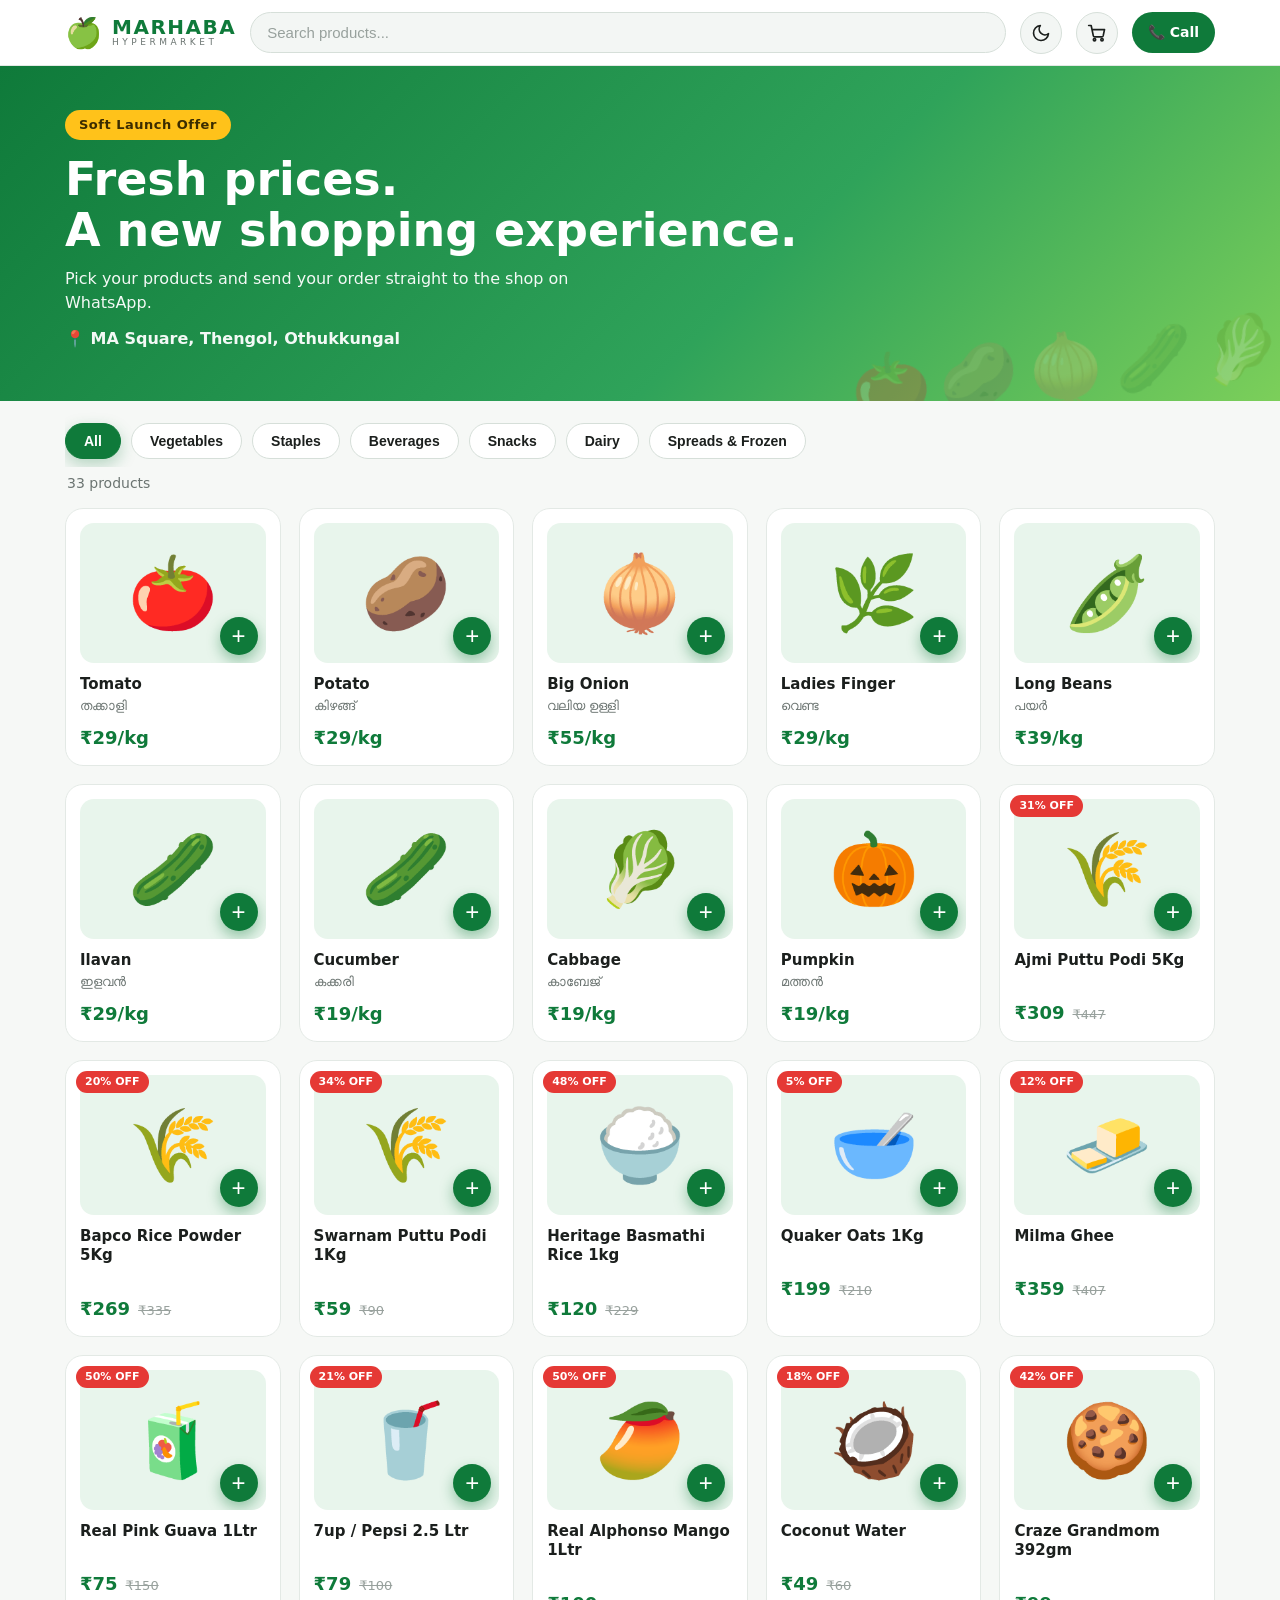
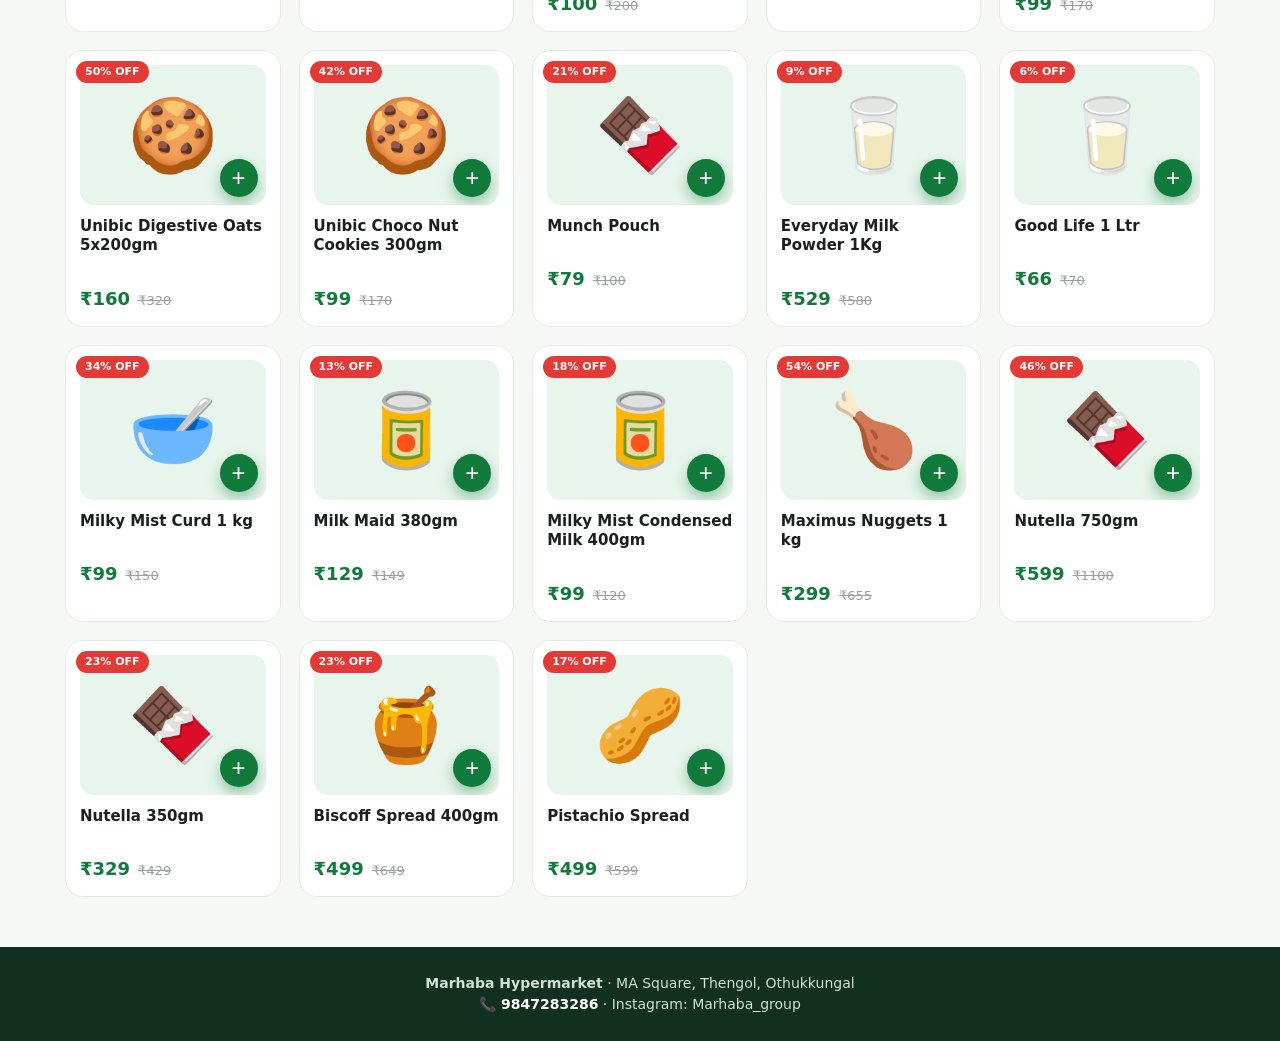
==== commit 79923bd4: "Add files via upload" ====
--- a/index.html
+++ b/index.html
@@ -6,7 +6,8 @@
   <title>Marhaba Hypermarket | Thengol, Othukkungal</title>
   <meta name="description" content="Order fresh vegetables and groceries from Marhaba Hypermarket through WhatsApp." />
   <meta name="theme-color" content="#0f7a3a" />
-  <link rel="stylesheet" href="style.css" />
+  <link rel="stylesheet" href="style.css?v=5" />
+  <!-- Apply the saved theme before the page paints (prevents a white flash) -->
   <script>
     (function () {
       var t = null;
@@ -21,6 +22,7 @@
   <header class="topbar">
     <div class="wrap topbar-inner">
       <a class="brand" href="#top" aria-label="Marhaba Hypermarket home">
+        <!-- Replace with <img src="images/logo.png"> once you add your logo file -->
         <span class="logo-mark" aria-hidden="true">🍏</span>
         <span class="brand-text">
           <strong>MARHABA</strong>
@@ -30,14 +32,15 @@
       <div class="search">
         <input id="search" type="search" placeholder="Search products..." autocomplete="off" />
       </div>
-      <button id="cartBtn" class="cart-btn" type="button" aria-label="Open Cart">
-        🛒 Cart <span id="cartCountBadge" class="cart-badge">0</span>
+      <button id="themeBtn" class="theme-btn" type="button" aria-label="Switch to dark theme" title="Dark / light theme">
+        <svg class="i-moon" width="20" height="20" viewBox="0 0 24 24" fill="none" stroke="currentColor" stroke-width="2" stroke-linecap="round" stroke-linejoin="round" aria-hidden="true"><path d="M21 12.8A9 9 0 1 1 11.2 3a7 7 0 0 0 9.8 9.8z"/></svg>
+        <svg class="i-sun" width="20" height="20" viewBox="0 0 24 24" fill="none" stroke="currentColor" stroke-width="2" stroke-linecap="round" stroke-linejoin="round" aria-hidden="true"><circle cx="12" cy="12" r="4"/><path d="M12 2v2M12 20v2M4.9 4.9l1.4 1.4M17.7 17.7l1.4 1.4M2 12h2M20 12h2M4.9 19.1l1.4-1.4M17.7 6.3l1.4-1.4"/></svg>
       </button>
-      <button id="themeBtn" class="theme-btn" type="button" aria-label="Switch theme" title="Dark / light theme">
-        <svg class="i-moon" viewBox="0 0 24 24" fill="none" stroke="currentColor" stroke-width="2" stroke-linecap="round" stroke-linejoin="round" aria-hidden="true"><path d="M21 12.8A9 9 0 1 1 11.2 3a7 7 0 0 0 9.8 9.8z"/></svg>
-        <svg class="i-sun" viewBox="0 0 24 24" fill="none" stroke="currentColor" stroke-width="2" stroke-linecap="round" stroke-linejoin="round" aria-hidden="true"><circle cx="12" cy="12" r="4"/><path d="M12 2v2M12 20v2M4.9 4.9l1.4 1.4M17.7 17.7l1.4 1.4M2 12h2M20 12h2M4.9 19.1l1.4-1.4M17.7 6.3l1.4-1.4"/></svg>
+      <button id="cartBtn" class="cart-btn" type="button" aria-label="Open cart" title="Cart">
+        <svg width="20" height="20" viewBox="0 0 24 24" fill="none" stroke="currentColor" stroke-width="2" stroke-linecap="round" stroke-linejoin="round" aria-hidden="true"><circle cx="9" cy="20" r="1.4"/><circle cx="18" cy="20" r="1.4"/><path d="M2 3h3l2.6 12.4a1.6 1.6 0 0 0 1.6 1.3h8.6a1.6 1.6 0 0 0 1.6-1.2L21 8H6"/></svg>
+        <span id="cartBadge" class="badge-n">0</span>
       </button>
-      <a id="callLink" class="call-btn" href="#">📞 Call</a>
+      <a id="callLink" class="call-btn" href="#" aria-label="Call the shop">📞<span class="txt"> Call</span></a>
     </div>
   </header>
 
@@ -46,7 +49,7 @@
       <div>
         <span class="pill">Soft Launch Offer</span>
         <h1>Fresh prices.<br />A new shopping experience.</h1>
-        <p>Pick your products, select delivery or pickup, and send your order straight to WhatsApp while stocks last.</p>
+        <p>Pick your products and send your order straight to the shop on WhatsApp.</p>
         <p class="addr">📍 MA Square, Thengol, Othukkungal</p>
       </div>
     </div>
@@ -66,21 +69,30 @@
     </div>
   </footer>
 
-  <!-- Product details modal -->
+  <!-- Floating cart bar (phones) -->
+  <button id="cartBar" class="cartbar" type="button" aria-hidden="true" tabindex="-1">
+    <span class="cb-left"><span id="cbIcon" class="cb-icon">🛒</span><span id="cbText"></span></span>
+    <span class="cb-right">View cart →</span>
+  </button>
+
+  <!-- Product details popup -->
   <div id="modal" class="modal" aria-hidden="true">
     <div class="backdrop" data-close></div>
     <div class="sheet" role="dialog" aria-modal="true" aria-labelledby="mName">
       <button class="close" data-close aria-label="Close">✕</button>
       <div class="m-media" id="mMedia"></div>
-      <div class="m-body">
+      <div class="m-body" id="mBody">
         <span class="tag" id="mCat"></span>
         <h2 id="mName"></h2>
         <p class="ml" id="mMl"></p>
+        <div class="rate-sum" id="mRateSum" hidden></div>
         <div class="price-row">
           <span class="price" id="mPrice"></span>
           <span class="mrp" id="mMrp"></span>
           <span class="save" id="mSave"></span>
         </div>
+
+        <p class="stock-note">Currently out of stock. Please check again later.</p>
 
         <div class="qty-row">
           <span>Quantity</span>
@@ -92,62 +104,102 @@
         </div>
         <div class="total-row">Total: <strong id="mTotal"></strong></div>
 
-        <button id="addToCartBtn" class="order-btn" type="button">
-          🛒 Add to Cart
+        <div class="m-actions">
+          <button id="addBtn" class="add-btn" type="button">
+            <svg width="20" height="20" viewBox="0 0 24 24" fill="none" stroke="currentColor" stroke-width="2" stroke-linecap="round" stroke-linejoin="round" aria-hidden="true"><circle cx="9" cy="20" r="1.4"/><circle cx="18" cy="20" r="1.4"/><path d="M2 3h3l2.6 12.4a1.6 1.6 0 0 0 1.6 1.3h8.6a1.6 1.6 0 0 0 1.6-1.2L21 8H6"/></svg>
+            Add to cart
+          </button>
+          <a id="orderBtn" class="order-btn" target="_blank" rel="noopener">
+            <svg viewBox="0 0 24 24" width="20" height="20" fill="currentColor" aria-hidden="true"><path d="M12.04 2C6.58 2 2.13 6.45 2.13 11.91c0 1.75.46 3.45 1.32 4.95L2.05 22l5.25-1.38a9.9 9.9 0 0 0 4.74 1.21c5.46 0 9.91-4.45 9.91-9.91S17.5 2 12.04 2zm5.8 14.17c-.25.7-1.45 1.34-2 1.39-.52.05-1 .24-3.38-.7-2.85-1.12-4.67-4.04-4.81-4.23-.14-.19-1.15-1.53-1.15-2.92 0-1.4.73-2.08 1-2.36.26-.28.57-.35.76-.35h.55c.18 0 .42-.07.65.5.25.58.83 2.01.9 2.16.07.14.12.31.02.5-.09.19-.14.31-.28.47-.14.17-.3.37-.43.5-.14.14-.29.3-.12.58.17.28.74 1.22 1.6 1.98 1.1.98 2.03 1.28 2.31 1.42.28.14.45.12.62-.07.17-.19.72-.84.91-1.13.19-.28.38-.24.64-.14.26.09 1.65.78 1.93.92.28.14.47.21.54.33.07.12.07.69-.18 1.39z"/></svg>
+            Order through WhatsApp
+          </a>
+        </div>
+
+        <!-- Customer rating (shown only when the cloud backend is set up) -->
+        <div class="rate-box" id="rateBox" hidden>
+          <span class="rate-label" id="rateLabel">Rate this product</span>
+          <div class="stars" id="stars" role="radiogroup" aria-label="Rate this product">
+            <button type="button" data-star="1" aria-label="1 star">★</button>
+            <button type="button" data-star="2" aria-label="2 stars">★</button>
+            <button type="button" data-star="3" aria-label="3 stars">★</button>
+            <button type="button" data-star="4" aria-label="4 stars">★</button>
+            <button type="button" data-star="5" aria-label="5 stars">★</button>
+          </div>
+        </div>
+      </div>
+    </div>
+  </div>
+
+  <!-- Cart drawer -->
+  <div id="drawer" class="drawer" aria-hidden="true">
+    <div class="backdrop" data-cart-close></div>
+    <aside id="panel" class="panel empty" role="dialog" aria-modal="true" aria-labelledby="cartTitle">
+      <header class="panel-head">
+        <h2 id="cartTitle">Your cart</h2>
+        <button class="close-sm" data-cart-close aria-label="Close cart">✕</button>
+      </header>
+
+      <div class="panel-body">
+        <div class="cart-empty">
+          <span class="big">🛒</span>
+          <strong>Your cart is empty</strong>
+          <p>Tap the + button on any product to add it.</p>
+        </div>
+
+        <ul id="cartList" class="cart-list"></ul>
+
+        <form id="checkout" class="checkout" novalidate onsubmit="return false">
+          <h3>How would you like your order?</h3>
+          <div class="seg" id="seg" role="radiogroup" aria-label="Delivery or pickup">
+            <span class="seg-pill" id="segPill"></span>
+            <button type="button" role="radio" data-mode="delivery" class="active" aria-checked="true">🛵 Home delivery</button>
+            <button type="button" role="radio" data-mode="pickup" aria-checked="false">🏬 Store pickup</button>
+          </div>
+
+          <label class="field">
+            <span>Your name <i class="req">*</i></span>
+            <input id="fName" type="text" autocomplete="name" placeholder="Enter your name" />
+          </label>
+
+          <div id="addrWrap" class="collapse open">
+            <div class="collapse-inner"><div class="pad">
+              <label class="field">
+                <span>Delivery address <i class="req">*</i></span>
+                <textarea id="fAddr" rows="3" autocomplete="street-address" placeholder="House name / number, street, landmark"></textarea>
+              </label>
+              <p class="hint">Delivery charges and timing will be confirmed by the shop on WhatsApp.</p>
+            </div></div>
+          </div>
+
+          <div id="pickupWrap" class="collapse">
+            <div class="collapse-inner"><div class="pad">
+              <div class="note-box">Collect your order from the shop:<br /><strong id="pickupAddr"></strong></div>
+            </div></div>
+          </div>
+
+          <label class="field">
+            <span>Note for the shop (optional)</span>
+            <input id="fNote" type="text" placeholder="e.g. ripe tomatoes please" />
+          </label>
+        </form>
+      </div>
+
+      <footer class="panel-foot">
+        <div class="sum-row"><span>Total</span><strong id="cartTotal">₹0</strong></div>
+        <button id="sendBtn" class="order-btn" type="button">
+          <svg viewBox="0 0 24 24" width="20" height="20" fill="currentColor" aria-hidden="true"><path d="M12.04 2C6.58 2 2.13 6.45 2.13 11.91c0 1.75.46 3.45 1.32 4.95L2.05 22l5.25-1.38a9.9 9.9 0 0 0 4.74 1.21c5.46 0 9.91-4.45 9.91-9.91S17.5 2 12.04 2zm5.8 14.17c-.25.7-1.45 1.34-2 1.39-.52.05-1 .24-3.38-.7-2.85-1.12-4.67-4.04-4.81-4.23-.14-.19-1.15-1.53-1.15-2.92 0-1.4.73-2.08 1-2.36.26-.28.57-.35.76-.35h.55c.18 0 .42-.07.65.5.25.58.83 2.01.9 2.16.07.14.12.31.02.5-.09.19-.14.31-.28.47-.14.17-.3.37-.43.5-.14.14-.29.3-.12.58.17.28.74 1.22 1.6 1.98 1.1.98 2.03 1.28 2.31 1.42.28.14.45.12.62-.07.17-.19.72-.84.91-1.13.19-.28.38-.24.64-.14.26.09 1.65.78 1.93.92.28.14.47.21.54.33.07.12.07.69-.18 1.39z"/></svg>
+          Send order on WhatsApp
         </button>
-      </div>
-    </div>
+        <button id="clearBtn" class="link-btn" type="button">Clear cart</button>
+      </footer>
+    </aside>
   </div>
 
-  <!-- Shopping Cart & Checkout Drawer -->
-  <div id="cartDrawer" class="cart-drawer" aria-hidden="true">
-    <div class="cart-backdrop" id="cartBackdrop"></div>
-    <div class="cart-panel">
-      <div class="cart-header">
-        <h3>Your Shopping Cart</h3>
-        <button class="close" id="closeCart" aria-label="Close Cart">✕</button>
-      </div>
-      <div class="cart-body">
-        <div id="cartEmpty" class="cart-empty">Your cart is empty. Add products to get started!</div>
-        <div id="cartItemsList"></div>
-
-        <div class="checkout-section" id="checkoutSection" style="display: none;">
-          <h4>Delivery or Pickup</h4>
-          <div class="fulfillment-toggle">
-            <button type="button" id="btnDelivery" class="fulfillment-btn active">🚚 Home Delivery</button>
-            <button type="button" id="btnPickup" class="fulfillment-btn">🏬 Store Pickup</button>
-          </div>
-
-          <div class="form-group">
-            <label for="customerName">Your Name *</label>
-            <input type="text" id="customerName" placeholder="Enter your full name" autocomplete="name" />
-          </div>
-
-          <div class="form-group">
-            <label for="customerPhone">Phone Number (Optional)</label>
-            <input type="tel" id="customerPhone" placeholder="Enter phone number" autocomplete="tel" />
-          </div>
-
-          <div class="form-group" id="addressGroup">
-            <label for="customerAddress">Delivery Address *</label>
-            <textarea id="customerAddress" rows="2" placeholder="House name, landmark, area..." autocomplete="street-address"></textarea>
-          </div>
-        </div>
-      </div>
-
-      <div class="cart-footer" id="cartFooter" style="display: none;">
-        <div class="cart-total-row">
-          <span>Grand Total:</span>
-          <strong id="cartGrandTotal">₹0</strong>
-        </div>
-        <button id="whatsappCheckoutBtn" class="order-btn whatsapp-checkout-btn" type="button">
-          <svg viewBox="0 0 24 24" width="20" height="20" fill="currentColor" aria-hidden="true"><path d="M12.04 2C6.58 2 2.13 6.45 2.13 11.91c0 1.75.46 3.45 1.32 4.95L2.05 22l5.25-1.38a9.9 9.9 0 0 0 4.74 1.21c5.46 0 9.91-4.45 9.91-9.91S17.5 2 12.04 2zm5.8 14.17c-.25.7-1.45 1.34-2 1.39-.52.05-1 .24-3.38-.7-2.85-1.12-4.67-4.04-4.81-4.23-.14-.19-1.15-1.53-1.15-2.92 0-1.4.73-2.08 1-2.36.26-.28.57-.35.76-.35h.55c.18 0 .42-.07.65.5.25.58.83 2.01.9 2.16.07.14.12.31.02.5-.09.19-.14.31-.28.47-.14.17-.3.37-.43.5-.14.14-.29.3-.12.58.17.28.74 1.22 1.6 1.98 1.1.98 2.03 1.28 2.31 1.42.28.14.45.12.62-.07.17-.19.72-.84.91-1.13.19-.28.38-.24.64-.14.26.09 1.65.78 1.93.92.28.14.47.21.54.33.07.12.07.69-.18 1.39z"/></svg>
-          Send Order to WhatsApp
-        </button>
-      </div>
-    </div>
-  </div>
-
-  <script src="app.js"></script>
+  <div id="toast" class="toast" role="status" aria-live="polite"></div>
+
+  <script src="firebase-config.js?v=5"></script>
+  <script src="products.js?v=5"></script>
+  <script src="app.js?v=5"></script>
+  <script type="module" src="cloud.js?v=5"></script>
 </body>
 </html>
--- a/style.css
+++ b/style.css
@@ -11,6 +11,7 @@
   --radius: 18px;
   --ease: cubic-bezier(.22, .8, .24, 1);
 
+  /* theme colours (light) */
   --green-text: #0f7a3a;
   --topbar-bg: rgba(255, 255, 255, .92);
   --line: #e3e9e5;
@@ -29,6 +30,7 @@
   color-scheme: light;
 }
 
+/* ---------- Dark (black) theme ---------- */
 html[data-theme="dark"] {
   --green-soft: #17271d;
   --ink: #e9f0ea;
@@ -54,6 +56,7 @@
 }
 
 * { box-sizing: border-box; margin: 0; padding: 0; }
+[hidden] { display: none !important; }
 html { scroll-behavior: smooth; }
 body {
   font-family: system-ui, -apple-system, "Segoe UI", Roboto, "Noto Sans Malayalam", sans-serif;
@@ -75,6 +78,7 @@
 .topbar-inner { display: flex; align-items: center; gap: 14px; padding: 10px 0; }
 .brand { display: flex; align-items: center; gap: 10px; }
 .logo-mark { font-size: 30px; }
+.logo-mark img { height: 40px; }
 .brand-text { display: flex; flex-direction: column; line-height: 1.05; }
 .brand-text strong { font-size: 20px; letter-spacing: 1.5px; color: var(--green-text); }
 .brand-text small { font-size: 9px; letter-spacing: 3.5px; color: var(--muted); }
@@ -87,19 +91,6 @@
 .search input::placeholder { color: var(--faint); }
 .search input:focus { border-color: var(--green); background: var(--input-focus-bg); box-shadow: 0 0 0 4px rgba(15, 122, 58, .18); }
 
-/* Cart Button */
-.cart-btn {
-  position: relative; background: var(--input-bg); border: 1.5px solid var(--line-strong);
-  color: var(--ink); padding: 9px 14px; border-radius: 999px; font-weight: 600; font-size: 14px;
-  cursor: pointer; display: flex; align-items: center; gap: 6px; white-space: nowrap;
-  transition: border-color .25s, background .25s;
-}
-.cart-btn:hover { border-color: var(--green); }
-.cart-badge {
-  background: var(--red); color: #fff; font-size: 11px; font-weight: 800;
-  padding: 1px 6px; border-radius: 999px; display: none;
-}
-
 /* Theme toggle */
 .theme-btn {
   flex: none; width: 42px; height: 42px; border-radius: 50%;
@@ -108,6 +99,7 @@
   transition: transform .3s var(--ease), border-color .25s, background .25s;
 }
 .theme-btn:hover { transform: rotate(18deg) scale(1.06); border-color: var(--green); }
+.theme-btn:active { transform: scale(.9); }
 .theme-btn svg { position: absolute; width: 20px; height: 20px; transition: transform .5s var(--ease), opacity .35s ease; }
 .theme-btn .i-sun { transform: translateY(32px) rotate(-90deg); opacity: 0; }
 .theme-btn .i-moon { transform: none; opacity: 1; }
@@ -122,9 +114,15 @@
 
 /* Hero */
 .hero {
-  background: var(--hero-grad); color: #fff; padding: 44px 0 50px;
+  background: var(--hero-grad);
+  color: #fff; padding: 44px 0 50px;
   position: relative; overflow: hidden;
 }
+.hero::after {
+  content: "🍅🥔🧅🥒🥬"; position: absolute; right: -10px; bottom: -14px;
+  font-size: 64px; letter-spacing: 8px; opacity: .22; transform: rotate(-6deg);
+}
+.hero-inner > div { animation: rise .8s var(--ease) both; }
 .pill {
   display: inline-block; background: var(--yellow); color: #3b2c00;
   font-weight: 800; padding: 5px 14px; border-radius: 999px; font-size: 13px; letter-spacing: .5px;
@@ -155,16 +153,14 @@
   transition: transform .35s var(--ease), box-shadow .35s var(--ease), border-color .3s;
 }
 .card:hover { transform: translateY(-6px); box-shadow: 0 16px 32px var(--shadow-hover); border-color: var(--card-hover-line); }
-.card.out-of-stock { opacity: 0.6; cursor: not-allowed; filter: grayscale(30%); }
-.card.out-of-stock:hover { transform: none; box-shadow: none; border-color: var(--line); }
-
+.card:active { transform: scale(.98); }
 .card .thumb {
   height: 140px; border-radius: 14px; background: var(--green-soft);
   display: grid; place-items: center; font-size: 72px; overflow: hidden;
 }
 .card .thumb img { width: 100%; height: 100%; object-fit: contain; transition: transform .45s var(--ease); }
 .card .thumb span { transition: transform .45s var(--ease); }
-.card:not(.out-of-stock):hover .thumb img, .card:not(.out-of-stock):hover .thumb span { transform: scale(1.12) rotate(-3deg); }
+.card:hover .thumb img, .card:hover .thumb span { transform: scale(1.12) rotate(-3deg); }
 .card h3 { font-size: 15px; margin: 12px 0 2px; line-height: 1.3; }
 .card .ml { font-size: 13px; color: var(--muted); min-height: 19px; }
 .card .p-row { display: flex; align-items: baseline; gap: 8px; margin-top: 8px; flex-wrap: wrap; }
@@ -174,10 +170,9 @@
   position: absolute; top: 10px; left: 10px; z-index: 2;
   background: var(--red); color: #fff; font-size: 11px; font-weight: 800; padding: 3px 9px; border-radius: 999px;
 }
-.badge.stock-badge { background: var(--muted); }
 .empty { text-align: center; color: var(--muted); padding: 40px 0 80px; }
 
-/* Product Modal */
+/* Modal */
 .modal { position: fixed; inset: 0; z-index: 50; display: grid; place-items: center; padding: 16px; visibility: hidden; }
 .modal .backdrop { position: absolute; inset: 0; background: rgba(10, 25, 15, .55); opacity: 0; transition: opacity .35s ease; }
 .modal .sheet {
@@ -222,63 +217,224 @@
 .total-row strong { color: var(--ink); font-size: 20px; }
 .order-btn {
   margin-top: 12px; display: flex; align-items: center; justify-content: center; gap: 10px;
-  background: var(--green); color: #fff; font-weight: 700; font-size: 16px; padding: 15px 18px; border-radius: 14px;
-  box-shadow: 0 10px 22px rgba(15, 122, 58, .25); cursor: pointer; border: none;
+  background: #25d366; color: #fff; font-weight: 700; font-size: 16px; padding: 15px 18px; border-radius: 14px;
+  box-shadow: 0 10px 22px rgba(37, 211, 102, .35);
   transition: transform .3s var(--ease), box-shadow .3s var(--ease), background .2s;
 }
-.order-btn:hover { transform: translateY(-3px); box-shadow: 0 16px 28px rgba(15, 122, 58, .35); background: var(--green-dark); }
+.order-btn:hover { transform: translateY(-3px); box-shadow: 0 16px 28px rgba(37, 211, 102, .45); background: #1fbd5b; }
 .order-btn:active { transform: scale(.97); }
-
-/* Cart Drawer */
-.cart-drawer { position: fixed; inset: 0; z-index: 60; visibility: hidden; transition: visibility .3s ease; }
-.cart-drawer.open { visibility: visible; }
-.cart-backdrop { position: absolute; inset: 0; background: rgba(10, 25, 15, .55); opacity: 0; transition: opacity .35s ease; }
-.cart-drawer.open .cart-backdrop { opacity: 1; }
-.cart-panel {
-  position: absolute; top: 0; right: 0; bottom: 0; width: min(450px, 100%);
-  background: var(--sheet-bg); color: var(--ink); box-shadow: -10px 0 30px rgba(0,0,0,0.3);
-  display: flex; flex-direction: column; transform: translateX(100%);
-  transition: transform .4s cubic-bezier(.22, .8, .24, 1);
-}
-.cart-drawer.open .cart-panel { transform: translateX(0); }
-.cart-header { padding: 20px; border-bottom: 1px solid var(--line); display: flex; align-items: center; justify-content: space-between; }
-.cart-header h3 { font-size: 20px; }
-.cart-body { flex: 1; overflow-y: auto; padding: 20px; }
-.cart-empty { text-align: center; color: var(--muted); margin-top: 40px; }
-.cart-item { display: flex; align-items: center; gap: 12px; padding: 12px 0; border-bottom: 1.5px solid var(--line); }
-.cart-item-thumb { width: 44px; height: 44px; background: var(--green-soft); border-radius: 10px; display: grid; place-items: center; font-size: 22px; flex: none; }
-.cart-item-details { flex: 1; }
-.cart-item-details h4 { font-size: 14px; margin-bottom: 2px; }
-.cart-item-price { font-size: 12px; color: var(--muted); }
-.cart-item-total { font-size: 14px; font-weight: 700; color: var(--green-text); margin-right: 8px; }
-.cart-item-remove { background: none; border: none; color: var(--muted); cursor: pointer; font-size: 16px; padding: 4px; transition: color .2s; }
-.cart-item-remove:hover { color: var(--red); }
-
-/* Checkout Form */
-.checkout-section { margin-top: 20px; border-top: 1px solid var(--line); padding-top: 16px; }
-.checkout-section h4 { font-size: 15px; margin-bottom: 10px; }
-.fulfillment-toggle { display: grid; grid-template-columns: 1fr 1fr; gap: 8px; margin-bottom: 14px; }
-.fulfillment-btn {
-  background: var(--input-bg); border: 1.5px solid var(--line-strong); color: var(--ink);
-  padding: 10px; border-radius: 10px; font-weight: 600; cursor: pointer; transition: all .2s;
-}
-.fulfillment-btn.active { background: var(--green); border-color: var(--green); color: #fff; }
-.form-group { margin-bottom: 12px; }
-.form-group label { display: block; font-size: 13px; font-weight: 600; margin-bottom: 4px; color: var(--muted); }
-.form-group input, .form-group textarea {
-  width: 100%; padding: 10px 14px; border-radius: 10px; border: 1.5px solid var(--line-strong);
-  background: var(--input-bg); color: var(--ink); font-size: 14px; outline: none; transition: border-color .2s;
-}
-.form-group input:focus, .form-group textarea:focus { border-color: var(--green); background: var(--input-focus-bg); }
-.cart-footer { padding: 20px; border-top: 1px solid var(--line); background: var(--card); }
-.cart-total-row { display: flex; justify-content: space-between; align-items: center; margin-bottom: 14px; font-size: 16px; }
-.cart-total-row strong { font-size: 20px; color: var(--green-text); }
-.whatsapp-checkout-btn { background: #25d366; box-shadow: 0 10px 22px rgba(37, 211, 102, .35); }
-.whatsapp-checkout-btn:hover { background: #1fbd5b; box-shadow: 0 16px 28px rgba(37, 211, 102, .45); }
 
 .footer { background: var(--footer-bg); color: #cfe3d6; text-align: center; padding: 26px 0; font-size: 14px; }
 .footer a { color: #fff; font-weight: 600; }
 
+/* =====================================================
+   Cart, checkout, stock, ratings
+   ===================================================== */
+
+/* Header cart button */
+.cart-btn {
+  flex: none; position: relative; width: 42px; height: 42px; border-radius: 50%;
+  border: 1.5px solid var(--line-strong); background: var(--input-bg); color: var(--ink);
+  cursor: pointer; display: grid; place-items: center;
+  transition: transform .3s var(--ease), border-color .25s, background .25s;
+}
+.cart-btn:hover { transform: translateY(-2px); border-color: var(--green); }
+.cart-btn:active { transform: scale(.92); }
+.badge-n {
+  position: absolute; top: -6px; right: -6px; min-width: 20px; height: 20px; padding: 0 5px; border-radius: 999px;
+  background: var(--red); color: #fff; font-size: 11px; font-weight: 800; display: grid; place-items: center;
+  transform: scale(0); transition: transform .35s var(--ease);
+}
+.badge-n.on { transform: scale(1); }
+.badge-n.bump, .cb-icon.bump { animation: bump .4s var(--ease); }
+
+/* Cards: quick add, out of stock, in-cart chip, mini rating */
+.card .thumb { position: relative; }
+.quick-add {
+  position: absolute; right: 8px; bottom: 8px; width: 38px; height: 38px; border-radius: 50%; border: 0;
+  background: var(--green); color: #fff; font-size: 24px; line-height: 1; cursor: pointer;
+  box-shadow: 0 6px 14px rgba(15, 122, 58, .4);
+  transition: transform .3s var(--ease), background .2s;
+}
+.quick-add:hover { transform: scale(1.12); background: var(--green-dark); }
+.quick-add:active { transform: scale(.82); }
+.card .oos {
+  position: absolute; left: 0; right: 0; bottom: 0; text-align: center; padding: 6px 0;
+  background: rgba(0, 0, 0, .68); color: #fff; font-size: 12px; font-weight: 700; letter-spacing: .3px;
+}
+.card.out .thumb > span, .card.out .thumb > img { filter: grayscale(1); opacity: .45; }
+.card.out h3, .card.out .price { opacity: .6; }
+.card.out:hover { transform: none; box-shadow: none; border-color: var(--line); }
+.card.out:hover .thumb span, .card.out:hover .thumb img { transform: none; }
+.incart {
+  position: absolute; top: 10px; right: 10px; z-index: 2; background: var(--green); color: #fff;
+  font-size: 11px; font-weight: 800; padding: 3px 10px; border-radius: 999px;
+  transform: scale(0); transform-origin: top right; transition: transform .35s var(--ease);
+}
+.incart.on { transform: scale(1); }
+.stars-mini { display: flex; align-items: center; gap: 4px; font-size: 13px; font-weight: 700; color: #f5a623; min-height: 20px; }
+.stars-mini span { color: var(--muted); font-weight: 500; }
+
+/* Product popup extras */
+.m-actions { display: flex; flex-direction: column; gap: 10px; margin-top: 12px; }
+.m-actions .order-btn { margin-top: 0; }
+button.order-btn { border: 0; cursor: pointer; width: 100%; font-family: inherit; }
+.add-btn {
+  display: flex; align-items: center; justify-content: center; gap: 10px; border: 0; cursor: pointer;
+  font: inherit; font-weight: 700; font-size: 16px; padding: 15px 18px; border-radius: 14px;
+  background: var(--green); color: #fff; box-shadow: 0 10px 22px rgba(15, 122, 58, .3);
+  transition: transform .3s var(--ease), box-shadow .3s var(--ease), background .2s;
+}
+.add-btn:hover { transform: translateY(-3px); background: var(--green-dark); }
+.add-btn:active { transform: scale(.97); }
+.add-btn:disabled, .order-btn.disabled { opacity: .4; pointer-events: none; box-shadow: none; filter: grayscale(.7); }
+.stock-note { display: none; background: #fdecea; color: #b3261e; font-weight: 600; font-size: 14px; padding: 10px 14px; border-radius: 12px; }
+.m-body.is-out .stock-note { display: block; animation: rise .4s var(--ease) both; }
+.m-body.is-out .qty-row, .m-body.is-out .total-row { display: none; }
+html[data-theme="dark"] .stock-note { background: #3a1512; color: #ff9b93; }
+
+/* Rating widget */
+.rate-sum { display: flex; align-items: center; gap: 8px; font-size: 14px; color: var(--muted); }
+.rate-sum .st { color: #f5a623; letter-spacing: 2px; font-size: 16px; }
+.rate-box {
+  margin-top: 14px; padding-top: 14px; border-top: 1px dashed var(--line-strong);
+  display: flex; align-items: center; justify-content: space-between; gap: 10px; flex-wrap: wrap;
+}
+.rate-label { font-weight: 600; font-size: 14px; }
+.stars { display: flex; gap: 2px; }
+.stars button {
+  border: 0; background: none; font-size: 32px; line-height: 1; padding: 2px 3px; cursor: pointer;
+  color: var(--line-strong); transition: transform .25s var(--ease), color .2s;
+}
+.stars button.on { color: #f5a623; }
+.stars:not(.done):hover button { color: #f5a623; }
+.stars:not(.done) button:hover ~ button { color: var(--line-strong); }
+.stars button:hover { transform: scale(1.18) rotate(-6deg); }
+.stars button:active { transform: scale(.85); }
+.stars.done button { cursor: default; pointer-events: none; }
+.stars button.pop { animation: starpop .5s var(--ease); }
+@keyframes starpop { 0% { transform: scale(.6); } 60% { transform: scale(1.4); } 100% { transform: scale(1); } }
+
+/* Floating cart bar (phones) */
+.cartbar {
+  display: none; position: fixed; left: 50%; bottom: calc(14px + env(safe-area-inset-bottom)); z-index: 30;
+  width: calc(100% - 28px); max-width: 520px; align-items: center; justify-content: space-between; gap: 12px;
+  border: 0; cursor: pointer; font: inherit; background: var(--green); color: #fff;
+  padding: 15px 18px; border-radius: 16px; box-shadow: 0 14px 34px rgba(0, 0, 0, .3);
+  transform: translate(-50%, 170%); visibility: hidden;
+  transition: transform .5s var(--ease), visibility 0s .5s;
+}
+.cartbar.show { transform: translate(-50%, 0); visibility: visible; transition: transform .5s var(--ease), visibility 0s; }
+.cb-left { display: flex; align-items: center; gap: 10px; font-weight: 700; }
+.cb-icon { display: inline-block; font-size: 20px; }
+.cb-right { font-weight: 700; opacity: .95; }
+body.has-cart .footer { padding-bottom: 96px; }
+
+/* Cart drawer */
+.drawer { position: fixed; inset: 0; z-index: 60; visibility: hidden; }
+.drawer .backdrop { position: absolute; inset: 0; background: rgba(10, 25, 15, .55); opacity: 0; transition: opacity .35s ease; }
+.drawer .panel {
+  position: absolute; top: 0; right: 0; bottom: 0; width: min(440px, 100%);
+  background: var(--sheet-bg); color: var(--ink); display: flex; flex-direction: column;
+  transform: translateX(100%); transition: transform .45s var(--ease); box-shadow: -20px 0 60px rgba(0, 0, 0, .35);
+}
+.drawer.open, .drawer.closing { visibility: visible; }
+.drawer.open .backdrop { opacity: 1; }
+.drawer.open .panel { transform: none; }
+.panel-head { display: flex; align-items: center; justify-content: space-between; padding: 18px 20px; border-bottom: 1px solid var(--line); }
+.panel-head h2 { font-size: 20px; }
+.close-sm {
+  width: 36px; height: 36px; border: 0; border-radius: 50%; background: var(--input-bg); color: var(--ink);
+  cursor: pointer; font-size: 15px; transition: transform .3s var(--ease);
+}
+.close-sm:hover { transform: rotate(90deg); }
+.panel-body { flex: 1; overflow-y: auto; padding: 8px 20px 20px; }
+.panel-foot { padding: 14px 20px calc(16px + env(safe-area-inset-bottom)); border-top: 1px solid var(--line); display: flex; flex-direction: column; gap: 10px; }
+.sum-row { display: flex; justify-content: space-between; align-items: baseline; font-weight: 600; }
+.sum-row strong { font-size: 24px; color: var(--green-text); }
+.link-btn { background: none; border: 0; color: var(--muted); cursor: pointer; font: inherit; font-size: 13px; padding: 4px; text-decoration: underline; }
+.panel.empty .checkout, .panel.empty .panel-foot { display: none; }
+.cart-empty { display: none; text-align: center; padding: 60px 10px; color: var(--muted); }
+.panel.empty .cart-empty { display: block; animation: rise .5s var(--ease) both; }
+.cart-empty .big { font-size: 64px; display: block; margin-bottom: 8px; }
+.cart-empty strong { color: var(--ink); font-size: 18px; }
+
+.cart-list { list-style: none; display: flex; flex-direction: column; }
+.ci {
+  display: grid; grid-template-columns: 56px 1fr auto; gap: 12px; align-items: center;
+  padding: 12px 0; border-bottom: 1px solid var(--line); overflow: hidden;
+  animation: rise .4s var(--ease) both;
+}
+.ci-img { width: 56px; height: 56px; border-radius: 12px; background: var(--green-soft); display: grid; place-items: center; font-size: 30px; overflow: hidden; }
+.ci-img img { width: 100%; height: 100%; object-fit: contain; }
+.ci-info strong { display: block; font-size: 15px; line-height: 1.25; }
+.ci-sub { display: block; font-size: 13px; color: var(--muted); }
+.ci-rm { background: none; border: 0; color: var(--red); font: inherit; font-size: 12px; font-weight: 600; cursor: pointer; padding: 2px 0; }
+.ci-side { display: flex; flex-direction: column; align-items: flex-end; gap: 6px; }
+.ci-total { color: var(--green-text); }
+.qty.sm button { width: 28px; height: 28px; font-size: 17px; }
+.qty.sm span { min-width: 58px; font-size: 13px; }
+
+/* Checkout form */
+.checkout { display: flex; flex-direction: column; gap: 12px; margin-top: 20px; }
+.checkout h3 { font-size: 15px; }
+.seg { position: relative; display: grid; grid-template-columns: 1fr 1fr; background: var(--input-bg); border-radius: 14px; padding: 4px; border: 1.5px solid var(--line-strong); }
+.seg-pill {
+  position: absolute; top: 4px; bottom: 4px; left: 4px; width: calc(50% - 4px); background: var(--green); border-radius: 10px;
+  transition: transform .4s var(--ease); box-shadow: 0 6px 14px rgba(15, 122, 58, .3);
+}
+.seg button {
+  position: relative; z-index: 1; border: 0; background: none; color: var(--ink); font: inherit; font-weight: 700; font-size: 14px;
+  padding: 11px 6px; cursor: pointer; border-radius: 10px; transition: color .3s;
+}
+.seg button.active { color: #fff; }
+.field { display: flex; flex-direction: column; gap: 6px; font-size: 13px; font-weight: 600; color: var(--muted); }
+.field input, .field textarea {
+  width: 100%; padding: 12px 14px; border-radius: 12px; border: 1.5px solid var(--line-strong);
+  background: var(--input-bg); color: var(--ink); font: inherit; font-size: 15px; font-weight: 400; outline: none; resize: vertical;
+  transition: border-color .25s, box-shadow .25s, background .25s;
+}
+.field input:focus, .field textarea:focus { border-color: var(--green); background: var(--input-focus-bg); box-shadow: 0 0 0 4px rgba(15, 122, 58, .18); }
+.field.invalid input, .field.invalid textarea { border-color: var(--red); }
+.field.invalid { animation: shake .4s; }
+.req { color: var(--red); font-style: normal; }
+.hint { font-size: 12px; color: var(--muted); margin-top: 8px; }
+.note-box { background: var(--green-soft); border-radius: 12px; padding: 12px 14px; font-size: 14px; }
+.collapse { display: grid; grid-template-rows: 0fr; opacity: 0; transition: grid-template-rows .4s var(--ease), opacity .3s; }
+.collapse.open { grid-template-rows: 1fr; opacity: 1; }
+.collapse-inner { overflow: hidden; min-height: 0; }
+.collapse-inner .pad { padding: 4px; }
+@keyframes shake { 20%, 60% { transform: translateX(-6px); } 40%, 80% { transform: translateX(6px); } }
+
+/* Toast + fly-to-cart */
+.toast {
+  position: fixed; left: 50%; bottom: 96px; z-index: 80; transform: translate(-50%, 20px); opacity: 0; pointer-events: none;
+  background: #111; color: #fff; padding: 11px 18px; border-radius: 999px; font-size: 14px; font-weight: 600;
+  max-width: calc(100% - 32px); text-align: center; transition: opacity .3s, transform .4s var(--ease);
+}
+.toast.show { opacity: 1; transform: translate(-50%, 0); }
+.fly {
+  position: fixed; z-index: 90; width: 56px; height: 56px; border-radius: 16px; background: var(--green-soft);
+  display: grid; place-items: center; font-size: 36px; overflow: hidden; pointer-events: none; box-shadow: 0 10px 24px rgba(0, 0, 0, .3);
+}
+.fly img { width: 100%; height: 100%; object-fit: contain; }
+
+@media (max-width: 640px) {
+  .cartbar { display: flex; }
+  .cart-btn { display: none; }
+  .drawer .panel {
+    top: auto; left: 0; width: 100%; height: 92vh; border-radius: 24px 24px 0 0;
+    transform: translateY(100%); box-shadow: 0 -20px 60px rgba(0, 0, 0, .35);
+  }
+  .toast { bottom: 100px; }
+}
+@media (max-width: 480px) {
+  .topbar-inner { gap: 8px; }
+  .call-btn { width: 42px; height: 42px; padding: 0; display: grid; place-items: center; font-size: 18px; }
+  .call-btn .txt { display: none; }
+}
+
+/* Smooth cross-fade while the theme switches (class is added briefly by app.js) */
 html.theme-anim *, html.theme-anim *::before, html.theme-anim *::after {
   transition: background-color .45s ease, color .45s ease, border-color .45s ease, box-shadow .45s ease !important;
 }
@@ -290,12 +446,13 @@
 @media (max-width: 640px) {
   .topbar-inner { flex-wrap: wrap; }
   .search { order: 3; flex-basis: 100%; }
-  .cart-btn { margin-left: auto; }
+  .call-btn { margin-left: auto; }
   .grid { grid-template-columns: repeat(2, 1fr); gap: 12px; }
   .card .thumb { height: 110px; font-size: 56px; }
   .modal { align-items: end; padding: 0; }
   .modal .sheet { grid-template-columns: 1fr; border-radius: 24px 24px 0 0; transform: translateY(100%); }
   .m-media { min-height: 190px; font-size: 100px; border-radius: 24px 24px 0 0; }
+  .hero::after { font-size: 40px; }
 }
 
 @media (prefers-reduced-motion: reduce) {
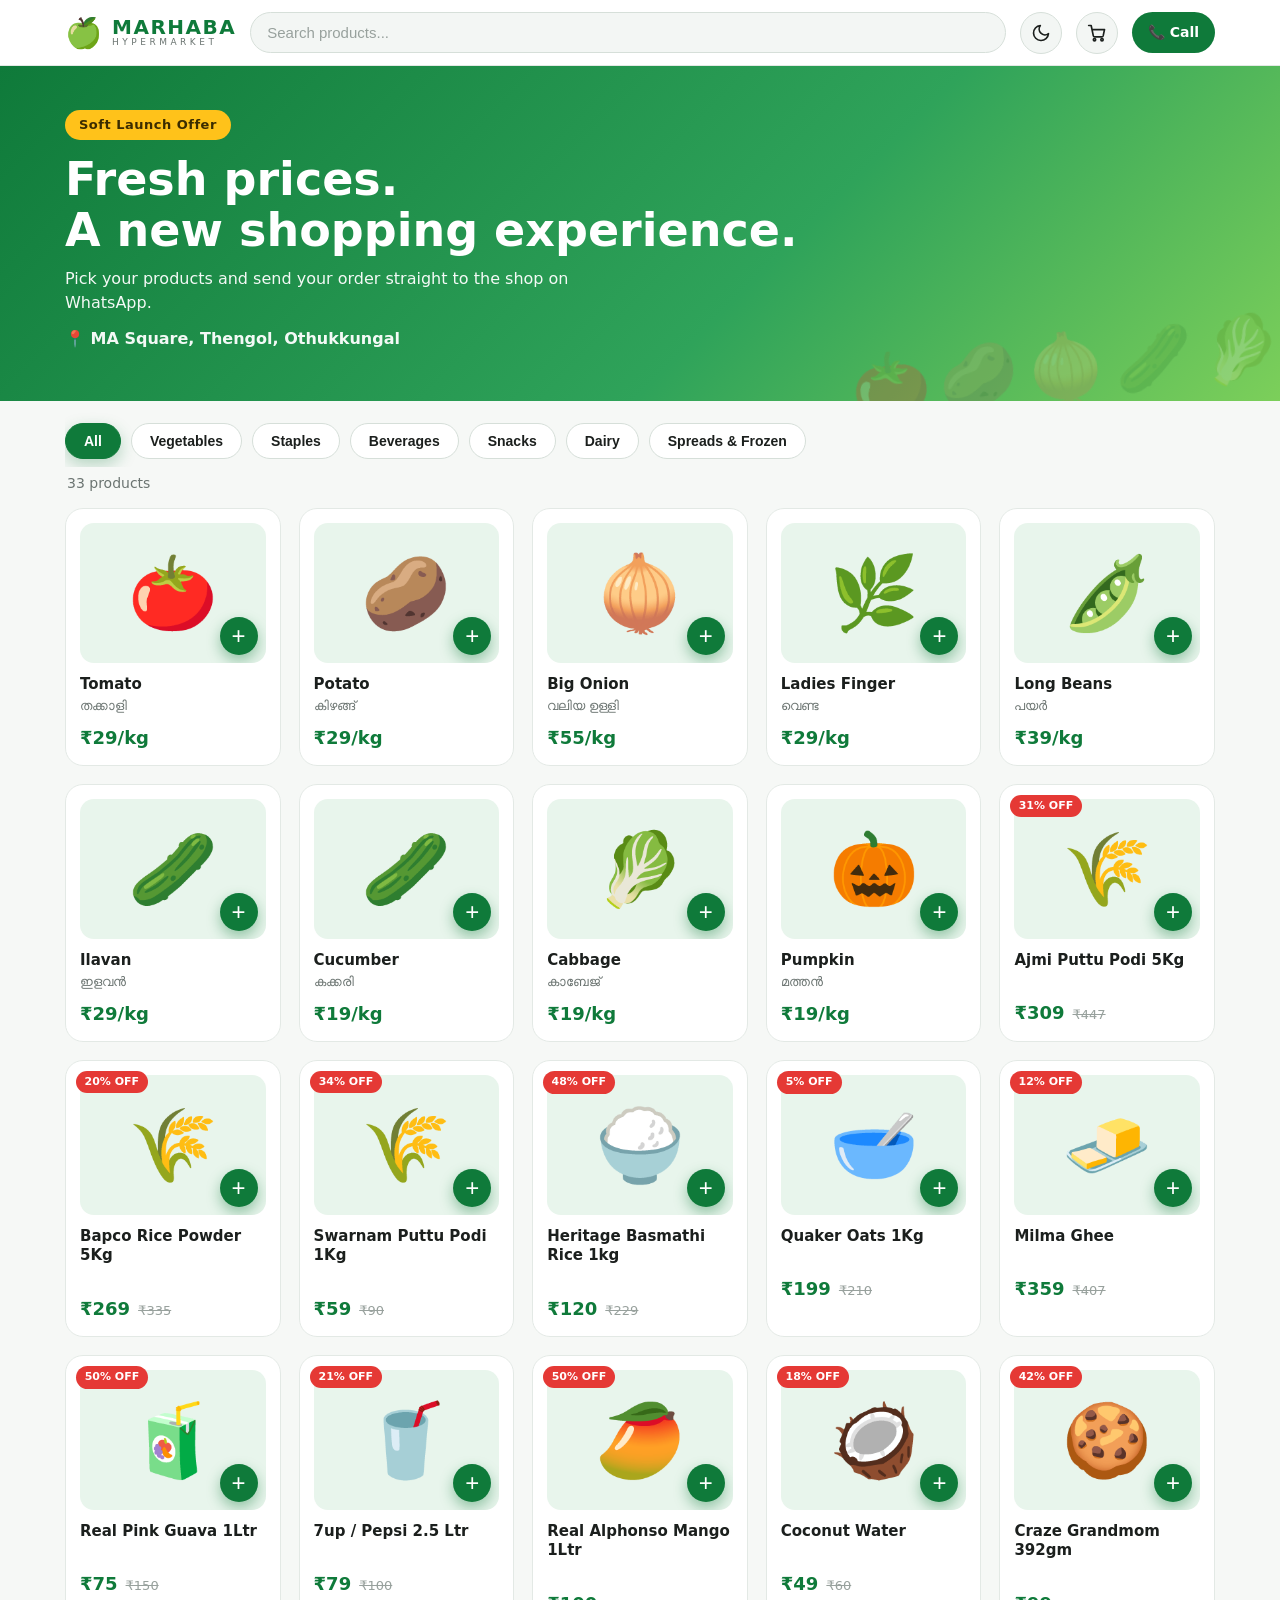
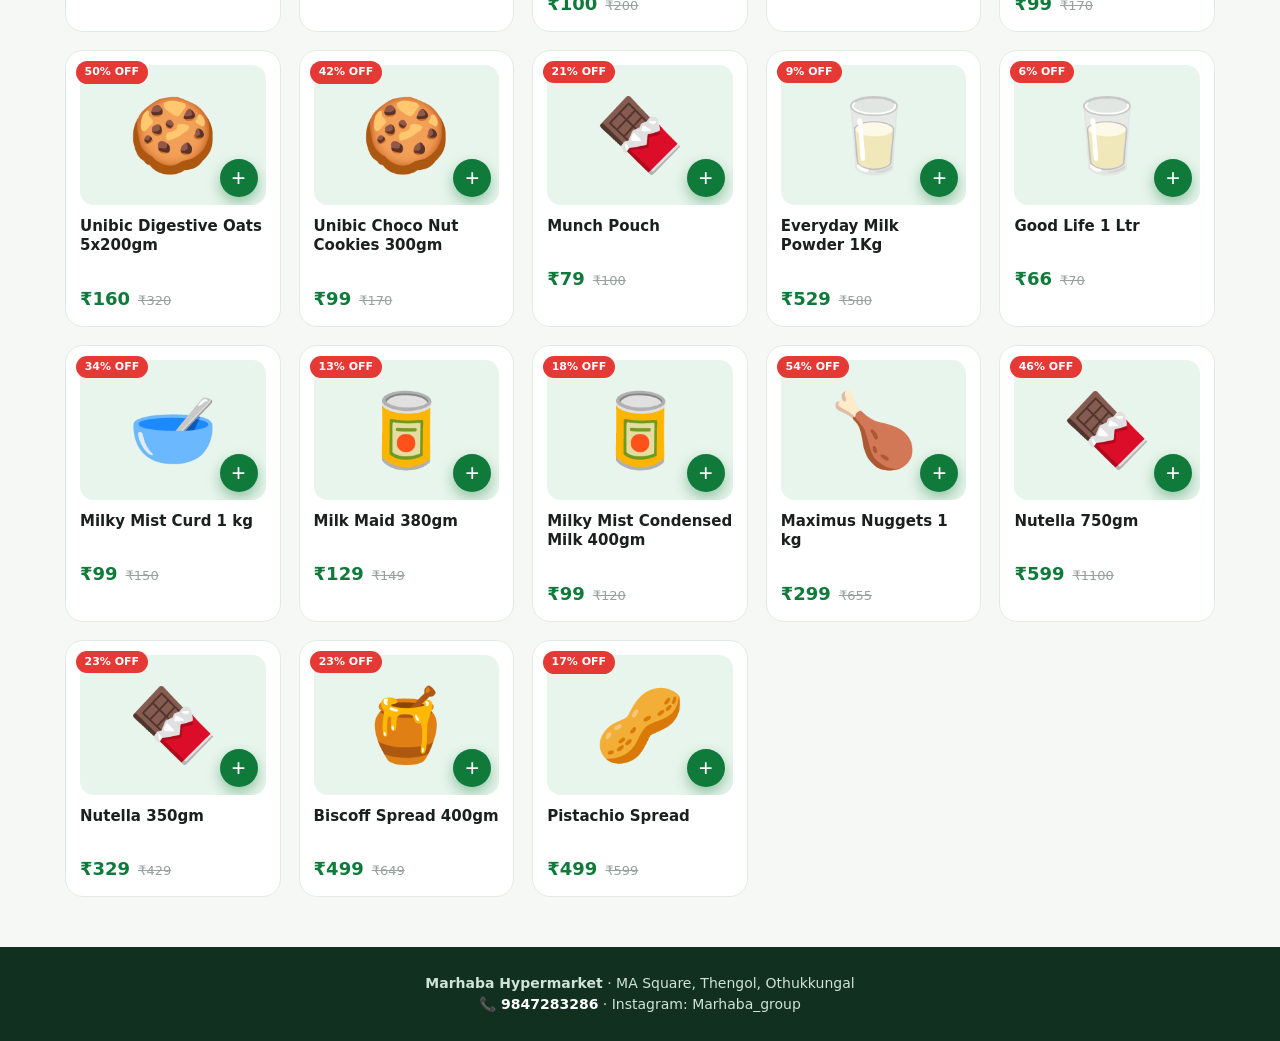
==== commit 4b0fa0e5: "Add files via upload" ====
--- a/index.html
+++ b/index.html
@@ -6,7 +6,7 @@
   <title>Marhaba Hypermarket | Thengol, Othukkungal</title>
   <meta name="description" content="Order fresh vegetables and groceries from Marhaba Hypermarket through WhatsApp." />
   <meta name="theme-color" content="#0f7a3a" />
-  <link rel="stylesheet" href="style.css?v=5" />
+  <link rel="stylesheet" href="style.css?v=6" />
   <!-- Apply the saved theme before the page paints (prevents a white flash) -->
   <script>
     (function () {
@@ -109,10 +109,10 @@
             <svg width="20" height="20" viewBox="0 0 24 24" fill="none" stroke="currentColor" stroke-width="2" stroke-linecap="round" stroke-linejoin="round" aria-hidden="true"><circle cx="9" cy="20" r="1.4"/><circle cx="18" cy="20" r="1.4"/><path d="M2 3h3l2.6 12.4a1.6 1.6 0 0 0 1.6 1.3h8.6a1.6 1.6 0 0 0 1.6-1.2L21 8H6"/></svg>
             Add to cart
           </button>
-          <a id="orderBtn" class="order-btn" target="_blank" rel="noopener">
+          <button id="orderBtn" class="order-btn" type="button">
             <svg viewBox="0 0 24 24" width="20" height="20" fill="currentColor" aria-hidden="true"><path d="M12.04 2C6.58 2 2.13 6.45 2.13 11.91c0 1.75.46 3.45 1.32 4.95L2.05 22l5.25-1.38a9.9 9.9 0 0 0 4.74 1.21c5.46 0 9.91-4.45 9.91-9.91S17.5 2 12.04 2zm5.8 14.17c-.25.7-1.45 1.34-2 1.39-.52.05-1 .24-3.38-.7-2.85-1.12-4.67-4.04-4.81-4.23-.14-.19-1.15-1.53-1.15-2.92 0-1.4.73-2.08 1-2.36.26-.28.57-.35.76-.35h.55c.18 0 .42-.07.65.5.25.58.83 2.01.9 2.16.07.14.12.31.02.5-.09.19-.14.31-.28.47-.14.17-.3.37-.43.5-.14.14-.29.3-.12.58.17.28.74 1.22 1.6 1.98 1.1.98 2.03 1.28 2.31 1.42.28.14.45.12.62-.07.17-.19.72-.84.91-1.13.19-.28.38-.24.64-.14.26.09 1.65.78 1.93.92.28.14.47.21.54.33.07.12.07.69-.18 1.39z"/></svg>
             Order through WhatsApp
-          </a>
+          </button>
         </div>
 
         <!-- Customer rating (shown only when the cloud backend is set up) -->
@@ -159,6 +159,11 @@
           <label class="field">
             <span>Your name <i class="req">*</i></span>
             <input id="fName" type="text" autocomplete="name" placeholder="Enter your name" />
+          </label>
+
+          <label class="field">
+            <span>Mobile number <i class="req">*</i></span>
+            <input id="fPhone" type="tel" inputmode="numeric" autocomplete="tel" maxlength="16" placeholder="10-digit mobile number" />
           </label>
 
           <div id="addrWrap" class="collapse open">
@@ -197,9 +202,9 @@
 
   <div id="toast" class="toast" role="status" aria-live="polite"></div>
 
-  <script src="firebase-config.js?v=5"></script>
-  <script src="products.js?v=5"></script>
-  <script src="app.js?v=5"></script>
-  <script type="module" src="cloud.js?v=5"></script>
+  <script src="firebase-config.js?v=6"></script>
+  <script src="products.js?v=6"></script>
+  <script src="app.js?v=6"></script>
+  <script type="module" src="cloud.js?v=6"></script>
 </body>
 </html>
--- a/style.css
+++ b/style.css
@@ -287,7 +287,7 @@
 }
 .add-btn:hover { transform: translateY(-3px); background: var(--green-dark); }
 .add-btn:active { transform: scale(.97); }
-.add-btn:disabled, .order-btn.disabled { opacity: .4; pointer-events: none; box-shadow: none; filter: grayscale(.7); }
+.add-btn:disabled, .order-btn:disabled, .order-btn.disabled { opacity: .4; pointer-events: none; box-shadow: none; filter: grayscale(.7); }
 .stock-note { display: none; background: #fdecea; color: #b3261e; font-weight: 600; font-size: 14px; padding: 10px 14px; border-radius: 12px; }
 .m-body.is-out .stock-note { display: block; animation: rise .4s var(--ease) both; }
 .m-body.is-out .qty-row, .m-body.is-out .total-row { display: none; }
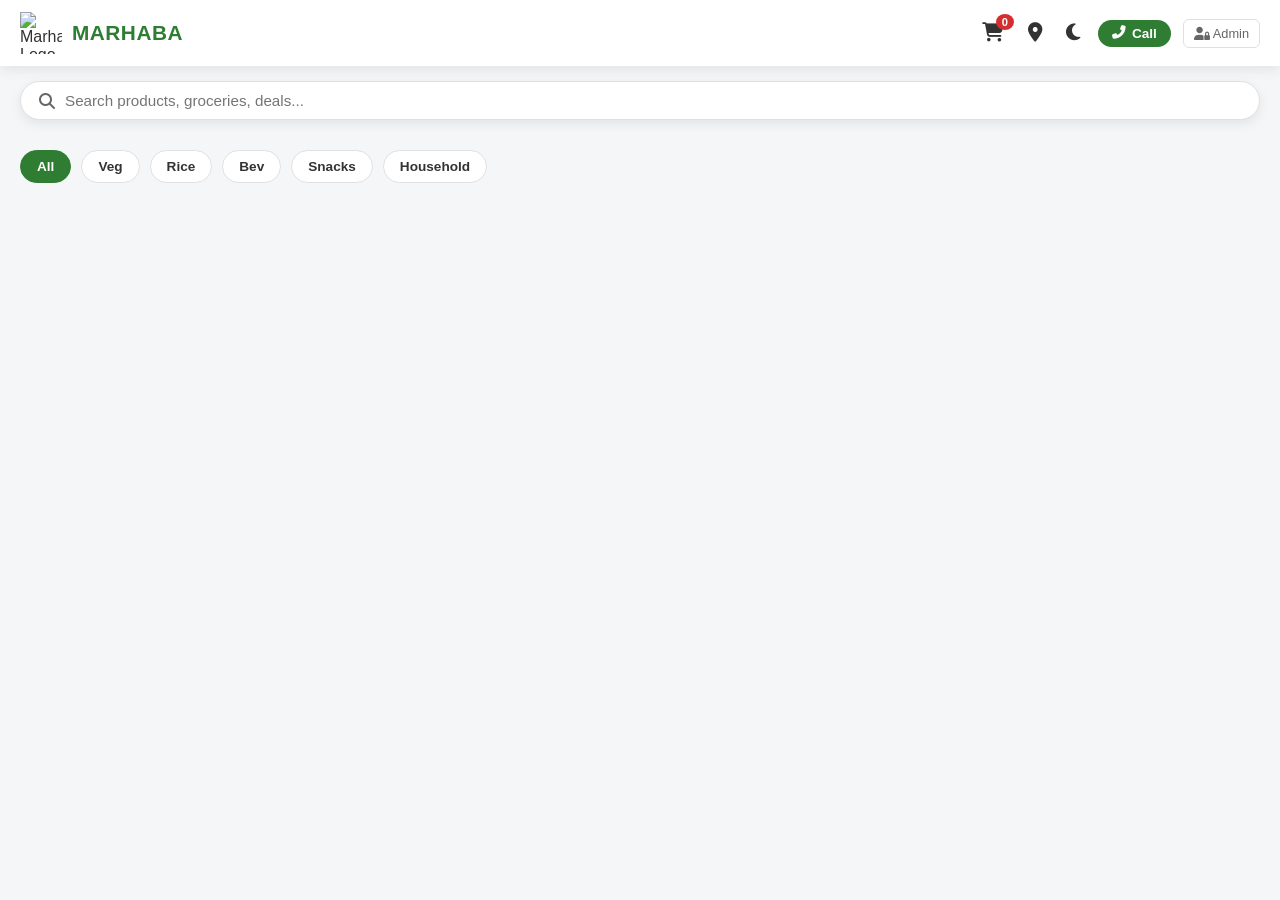
==== commit 67b95e39: "Add files via upload" ====
--- a/index.html
+++ b/index.html
@@ -1,210 +1,237 @@
 <!DOCTYPE html>
 <html lang="en">
 <head>
-  <meta charset="UTF-8" />
-  <meta name="viewport" content="width=device-width, initial-scale=1" />
-  <title>Marhaba Hypermarket | Thengol, Othukkungal</title>
-  <meta name="description" content="Order fresh vegetables and groceries from Marhaba Hypermarket through WhatsApp." />
-  <meta name="theme-color" content="#0f7a3a" />
-  <link rel="stylesheet" href="style.css?v=6" />
-  <!-- Apply the saved theme before the page paints (prevents a white flash) -->
-  <script>
-    (function () {
-      var t = null;
-      try { t = localStorage.getItem("marhaba-theme"); } catch (e) {}
-      if (!t) t = window.matchMedia && matchMedia("(prefers-color-scheme: dark)").matches ? "dark" : "light";
-      document.documentElement.setAttribute("data-theme", t);
-    })();
-  </script>
+  <meta charset="UTF-8">
+  <meta name="viewport" content="width=device-width, initial-scale=1.0">
+  <title>Marhaba Hypermarket</title>
+  <link rel="stylesheet" href="style.css">
+  <link rel="stylesheet" href="https://cdnjs.cloudflare.com/ajax/libs/font-awesome/6.4.0/css/all.min.css">
+  <!-- Firebase Web SDK v9 (Modular via Compat for plain JS) -->
+  <script src="https://www.gstatic.com/firebasejs/9.22.0/firebase-app-compat.js"></script>
+  <script src="https://www.gstatic.com/firebasejs/9.22.0/firebase-auth-compat.js"></script>
+  <script src="https://www.gstatic.com/firebasejs/9.22.0/firebase-firestore-compat.js"></script>
 </head>
 <body>
-
-  <header class="topbar">
-    <div class="wrap topbar-inner">
-      <a class="brand" href="#top" aria-label="Marhaba Hypermarket home">
-        <!-- Replace with <img src="images/logo.png"> once you add your logo file -->
-        <span class="logo-mark" aria-hidden="true">🍏</span>
-        <span class="brand-text">
-          <strong>MARHABA</strong>
-          <small>HYPERMARKET</small>
-        </span>
-      </a>
-      <div class="search">
-        <input id="search" type="search" placeholder="Search products..." autocomplete="off" />
-      </div>
-      <button id="themeBtn" class="theme-btn" type="button" aria-label="Switch to dark theme" title="Dark / light theme">
-        <svg class="i-moon" width="20" height="20" viewBox="0 0 24 24" fill="none" stroke="currentColor" stroke-width="2" stroke-linecap="round" stroke-linejoin="round" aria-hidden="true"><path d="M21 12.8A9 9 0 1 1 11.2 3a7 7 0 0 0 9.8 9.8z"/></svg>
-        <svg class="i-sun" width="20" height="20" viewBox="0 0 24 24" fill="none" stroke="currentColor" stroke-width="2" stroke-linecap="round" stroke-linejoin="round" aria-hidden="true"><circle cx="12" cy="12" r="4"/><path d="M12 2v2M12 20v2M4.9 4.9l1.4 1.4M17.7 17.7l1.4 1.4M2 12h2M20 12h2M4.9 19.1l1.4-1.4M17.7 6.3l1.4-1.4"/></svg>
-      </button>
-      <button id="cartBtn" class="cart-btn" type="button" aria-label="Open cart" title="Cart">
-        <svg width="20" height="20" viewBox="0 0 24 24" fill="none" stroke="currentColor" stroke-width="2" stroke-linecap="round" stroke-linejoin="round" aria-hidden="true"><circle cx="9" cy="20" r="1.4"/><circle cx="18" cy="20" r="1.4"/><path d="M2 3h3l2.6 12.4a1.6 1.6 0 0 0 1.6 1.3h8.6a1.6 1.6 0 0 0 1.6-1.2L21 8H6"/></svg>
-        <span id="cartBadge" class="badge-n">0</span>
-      </button>
-      <a id="callLink" class="call-btn" href="#" aria-label="Call the shop">📞<span class="txt"> Call</span></a>
+  <!-- Header -->
+  <header class="navbar">
+    <div class="logo-container">
+      <img src="logo.png" alt="Marhaba Logo" class="app-logo" id="main-logo">
+      <span class="brand-name">MARHABA</span>
+    </div>
+    <div class="nav-actions">
+      <button class="icon-btn" id="cart-btn" onclick="openCartModal()"><i class="fas fa-shopping-cart"></i><span id="cart-badge">0</span></button>
+      <div class="dropdown">
+        <button class="icon-btn"><i class="fas fa-map-marker-alt"></i></button>
+        <div class="dropdown-content">
+          <a href="https://maps.app.goo.gl/7ihuQEBx5pqGcPbz5" target="_blank"><i class="fas fa-store"></i> Othukkungal Branch</a>
+          <a href="https://maps.app.goo.gl/oe4WV6SbhhM6DbYZ9" target="_blank"><i class="fas fa-store"></i> Karuvarakkund Branch</a>
+        </div>
+      </div>
+      <button class="icon-btn" id="theme-toggle" onclick="toggleTheme()"><i class="fas fa-moon"></i></button>
+      <a href="tel:9847283286" class="call-btn"><i class="fas fa-phone-alt"></i> Call</a>
+      <button class="admin-login-link" onclick="openAdminModal()"><i class="fas fa-user-lock"></i> Admin</button>
     </div>
   </header>
 
-  <section class="hero" id="top">
-    <div class="wrap hero-inner">
-      <div>
-        <span class="pill">Soft Launch Offer</span>
-        <h1>Fresh prices.<br />A new shopping experience.</h1>
-        <p>Pick your products and send your order straight to the shop on WhatsApp.</p>
-        <p class="addr">📍 MA Square, Thengol, Othukkungal</p>
-      </div>
+  <!-- Search Bar -->
+  <section class="search-container">
+    <div class="search-box">
+      <i class="fas fa-search"></i>
+      <input type="text" id="search-input" placeholder="Search products, groceries, deals..." oninput="filterProducts()">
     </div>
   </section>
 
-  <main class="wrap">
-    <nav class="tabs" id="tabs" aria-label="Categories"></nav>
-    <p id="count" class="count"></p>
-    <section id="grid" class="grid" aria-live="polite"></section>
-    <p id="empty" class="empty" hidden>No products found.</p>
+  <!-- Carousel Banner -->
+  <section class="banner-slider">
+    <div class="slides" id="banner-slides">
+      <!-- Dynamic Banners Loaded Here -->
+    </div>
+    <div class="dots" id="banner-dots"></div>
+  </section>
+
+  <!-- Filter Categories -->
+  <section class="filters-container">
+    <button class="filter-chip active" onclick="filterCategory('All', this)">All</button>
+    <button class="filter-chip" onclick="filterCategory('Vegetables', this)">Veg</button>
+    <button class="filter-chip" onclick="filterCategory('Rice & Grains', this)">Rice</button>
+    <button class="filter-chip" onclick="filterCategory('Beverages', this)">Bev</button>
+    <button class="filter-chip" onclick="filterCategory('Snacks & Spices', this)">Snacks</button>
+    <button class="filter-chip" onclick="filterCategory('Household', this)">Household</button>
+  </section>
+
+  <!-- Product Grid -->
+  <main class="products-grid" id="products-grid">
+    <!-- Dynamic Products Rendered Here -->
   </main>
 
-  <footer class="footer">
-    <div class="wrap">
-      <strong>Marhaba Hypermarket</strong> · MA Square, Thengol, Othukkungal<br />
-      <a id="footCall" href="#"></a> · Instagram: Marhaba_group
-    </div>
-  </footer>
-
-  <!-- Floating cart bar (phones) -->
-  <button id="cartBar" class="cartbar" type="button" aria-hidden="true" tabindex="-1">
-    <span class="cb-left"><span id="cbIcon" class="cb-icon">🛒</span><span id="cbText"></span></span>
-    <span class="cb-right">View cart →</span>
-  </button>
-
-  <!-- Product details popup -->
-  <div id="modal" class="modal" aria-hidden="true">
-    <div class="backdrop" data-close></div>
-    <div class="sheet" role="dialog" aria-modal="true" aria-labelledby="mName">
-      <button class="close" data-close aria-label="Close">✕</button>
-      <div class="m-media" id="mMedia"></div>
-      <div class="m-body" id="mBody">
-        <span class="tag" id="mCat"></span>
-        <h2 id="mName"></h2>
-        <p class="ml" id="mMl"></p>
-        <div class="rate-sum" id="mRateSum" hidden></div>
-        <div class="price-row">
-          <span class="price" id="mPrice"></span>
-          <span class="mrp" id="mMrp"></span>
-          <span class="save" id="mSave"></span>
-        </div>
-
-        <p class="stock-note">Currently out of stock. Please check again later.</p>
-
-        <div class="qty-row">
-          <span>Quantity</span>
-          <div class="qty">
-            <button id="minus" aria-label="Decrease">−</button>
-            <span id="qtyVal">1</span>
-            <button id="plus" aria-label="Increase">+</button>
+  <!-- Product Detail Modal -->
+  <div class="modal" id="product-modal">
+    <div class="modal-content product-detail-card">
+      <span class="close-btn" onclick="closeProductModal()">&times;</span>
+      <div class="modal-img-container">
+        <img id="modal-img" src="" alt="Product Image">
+      </div>
+      <h2 id="modal-title">Product Name</h2>
+      <p id="modal-unit" class="modal-unit"></p>
+      <div class="modal-price-box">
+        <span id="modal-price" class="current-price"></span>
+        <span id="modal-mrp" class="mrp-price"></span>
+      </div>
+      <p id="modal-description" class="modal-desc"></p>
+      
+      <div class="quantity-controls">
+        <button onclick="changeQty(-1)"><i class="fas fa-minus"></i></button>
+        <span id="modal-qty">1</span>
+        <button onclick="changeQty(1)"><i class="fas fa-plus"></i></button>
+      </div>
+
+      <div class="action-buttons">
+        <button class="btn btn-cart" onclick="addCurrentToCart()"><i class="fas fa-cart-plus"></i> Add to Cart</button>
+        <button class="btn btn-wa" onclick="openOrderModal('single')"><i class="fab fa-whatsapp"></i> Buy via WhatsApp</button>
+      </div>
+    </div>
+  </div>
+
+  <!-- Cart Modal -->
+  <div class="modal" id="cart-modal">
+    <div class="modal-content">
+      <span class="close-btn" onclick="closeCartModal()">&times;</span>
+      <h2>Your Shopping Cart</h2>
+      <div id="cart-items-container"></div>
+      <div class="cart-summary">
+        Total: ₹<span id="cart-total-price">0</span>
+      </div>
+      <button class="btn btn-wa full-width" onclick="openOrderModal('cart')"><i class="fab fa-whatsapp"></i> Order All via WhatsApp</button>
+    </div>
+  </div>
+
+  <!-- Order / Address Modal -->
+  <div class="modal" id="order-modal">
+    <div class="modal-content">
+      <span class="close-btn" onclick="closeOrderModal()">&times;</span>
+      <h2>Customer Details</h2>
+      <form id="order-form" onsubmit="submitWhatsAppOrder(event)">
+        <div class="form-group">
+          <label>Full Name *</label>
+          <input type="text" id="cust-name" required placeholder="Enter your full name">
+        </div>
+        <div class="form-group">
+          <label>Phone Number *</label>
+          <input type="tel" id="cust-phone" required placeholder="10-digit mobile number">
+        </div>
+        <div class="form-group">
+          <label>Delivery Address *</label>
+          <textarea id="cust-address" required placeholder="Enter your complete home address"></textarea>
+        </div>
+        <button type="submit" class="btn btn-wa full-width"><i class="fab fa-whatsapp"></i> Confirm Order & Send WhatsApp</button>
+      </form>
+    </div>
+  </div>
+
+  <!-- Admin Authentication & Management Modal -->
+  <div class="modal" id="admin-modal">
+    <div class="modal-content admin-card">
+      <span class="close-btn" onclick="closeAdminModal()">&times;</span>
+      
+      <!-- Login View -->
+      <div id="admin-login-view">
+        <h2>Admin Portal Access</h2>
+        <form onsubmit="handleAdminLogin(event)">
+          <div class="form-group">
+            <label>Email ID</label>
+            <input type="email" id="admin-email" required placeholder="admin@marhabahypermarket.com">
           </div>
-        </div>
-        <div class="total-row">Total: <strong id="mTotal"></strong></div>
-
-        <div class="m-actions">
-          <button id="addBtn" class="add-btn" type="button">
-            <svg width="20" height="20" viewBox="0 0 24 24" fill="none" stroke="currentColor" stroke-width="2" stroke-linecap="round" stroke-linejoin="round" aria-hidden="true"><circle cx="9" cy="20" r="1.4"/><circle cx="18" cy="20" r="1.4"/><path d="M2 3h3l2.6 12.4a1.6 1.6 0 0 0 1.6 1.3h8.6a1.6 1.6 0 0 0 1.6-1.2L21 8H6"/></svg>
-            Add to cart
-          </button>
-          <button id="orderBtn" class="order-btn" type="button">
-            <svg viewBox="0 0 24 24" width="20" height="20" fill="currentColor" aria-hidden="true"><path d="M12.04 2C6.58 2 2.13 6.45 2.13 11.91c0 1.75.46 3.45 1.32 4.95L2.05 22l5.25-1.38a9.9 9.9 0 0 0 4.74 1.21c5.46 0 9.91-4.45 9.91-9.91S17.5 2 12.04 2zm5.8 14.17c-.25.7-1.45 1.34-2 1.39-.52.05-1 .24-3.38-.7-2.85-1.12-4.67-4.04-4.81-4.23-.14-.19-1.15-1.53-1.15-2.92 0-1.4.73-2.08 1-2.36.26-.28.57-.35.76-.35h.55c.18 0 .42-.07.65.5.25.58.83 2.01.9 2.16.07.14.12.31.02.5-.09.19-.14.31-.28.47-.14.17-.3.37-.43.5-.14.14-.29.3-.12.58.17.28.74 1.22 1.6 1.98 1.1.98 2.03 1.28 2.31 1.42.28.14.45.12.62-.07.17-.19.72-.84.91-1.13.19-.28.38-.24.64-.14.26.09 1.65.78 1.93.92.28.14.47.21.54.33.07.12.07.69-.18 1.39z"/></svg>
-            Order through WhatsApp
-          </button>
-        </div>
-
-        <!-- Customer rating (shown only when the cloud backend is set up) -->
-        <div class="rate-box" id="rateBox" hidden>
-          <span class="rate-label" id="rateLabel">Rate this product</span>
-          <div class="stars" id="stars" role="radiogroup" aria-label="Rate this product">
-            <button type="button" data-star="1" aria-label="1 star">★</button>
-            <button type="button" data-star="2" aria-label="2 stars">★</button>
-            <button type="button" data-star="3" aria-label="3 stars">★</button>
-            <button type="button" data-star="4" aria-label="4 stars">★</button>
-            <button type="button" data-star="5" aria-label="5 stars">★</button>
+          <div class="form-group">
+            <label>Password</label>
+            <input type="password" id="admin-password" required placeholder="••••••••">
           </div>
-        </div>
-      </div>
-    </div>
-  </div>
-
-  <!-- Cart drawer -->
-  <div id="drawer" class="drawer" aria-hidden="true">
-    <div class="backdrop" data-cart-close></div>
-    <aside id="panel" class="panel empty" role="dialog" aria-modal="true" aria-labelledby="cartTitle">
-      <header class="panel-head">
-        <h2 id="cartTitle">Your cart</h2>
-        <button class="close-sm" data-cart-close aria-label="Close cart">✕</button>
-      </header>
-
-      <div class="panel-body">
-        <div class="cart-empty">
-          <span class="big">🛒</span>
-          <strong>Your cart is empty</strong>
-          <p>Tap the + button on any product to add it.</p>
-        </div>
-
-        <ul id="cartList" class="cart-list"></ul>
-
-        <form id="checkout" class="checkout" novalidate onsubmit="return false">
-          <h3>How would you like your order?</h3>
-          <div class="seg" id="seg" role="radiogroup" aria-label="Delivery or pickup">
-            <span class="seg-pill" id="segPill"></span>
-            <button type="button" role="radio" data-mode="delivery" class="active" aria-checked="true">🛵 Home delivery</button>
-            <button type="button" role="radio" data-mode="pickup" aria-checked="false">🏬 Store pickup</button>
-          </div>
-
-          <label class="field">
-            <span>Your name <i class="req">*</i></span>
-            <input id="fName" type="text" autocomplete="name" placeholder="Enter your name" />
-          </label>
-
-          <label class="field">
-            <span>Mobile number <i class="req">*</i></span>
-            <input id="fPhone" type="tel" inputmode="numeric" autocomplete="tel" maxlength="16" placeholder="10-digit mobile number" />
-          </label>
-
-          <div id="addrWrap" class="collapse open">
-            <div class="collapse-inner"><div class="pad">
-              <label class="field">
-                <span>Delivery address <i class="req">*</i></span>
-                <textarea id="fAddr" rows="3" autocomplete="street-address" placeholder="House name / number, street, landmark"></textarea>
-              </label>
-              <p class="hint">Delivery charges and timing will be confirmed by the shop on WhatsApp.</p>
-            </div></div>
-          </div>
-
-          <div id="pickupWrap" class="collapse">
-            <div class="collapse-inner"><div class="pad">
-              <div class="note-box">Collect your order from the shop:<br /><strong id="pickupAddr"></strong></div>
-            </div></div>
-          </div>
-
-          <label class="field">
-            <span>Note for the shop (optional)</span>
-            <input id="fNote" type="text" placeholder="e.g. ripe tomatoes please" />
-          </label>
+          <button type="submit" class="btn btn-primary full-width">Login</button>
         </form>
       </div>
 
-      <footer class="panel-foot">
-        <div class="sum-row"><span>Total</span><strong id="cartTotal">₹0</strong></div>
-        <button id="sendBtn" class="order-btn" type="button">
-          <svg viewBox="0 0 24 24" width="20" height="20" fill="currentColor" aria-hidden="true"><path d="M12.04 2C6.58 2 2.13 6.45 2.13 11.91c0 1.75.46 3.45 1.32 4.95L2.05 22l5.25-1.38a9.9 9.9 0 0 0 4.74 1.21c5.46 0 9.91-4.45 9.91-9.91S17.5 2 12.04 2zm5.8 14.17c-.25.7-1.45 1.34-2 1.39-.52.05-1 .24-3.38-.7-2.85-1.12-4.67-4.04-4.81-4.23-.14-.19-1.15-1.53-1.15-2.92 0-1.4.73-2.08 1-2.36.26-.28.57-.35.76-.35h.55c.18 0 .42-.07.65.5.25.58.83 2.01.9 2.16.07.14.12.31.02.5-.09.19-.14.31-.28.47-.14.17-.3.37-.43.5-.14.14-.29.3-.12.58.17.28.74 1.22 1.6 1.98 1.1.98 2.03 1.28 2.31 1.42.28.14.45.12.62-.07.17-.19.72-.84.91-1.13.19-.28.38-.24.64-.14.26.09 1.65.78 1.93.92.28.14.47.21.54.33.07.12.07.69-.18 1.39z"/></svg>
-          Send order on WhatsApp
-        </button>
-        <button id="clearBtn" class="link-btn" type="button">Clear cart</button>
-      </footer>
-    </aside>
-  </div>
-
-  <div id="toast" class="toast" role="status" aria-live="polite"></div>
-
-  <script src="firebase-config.js?v=6"></script>
-  <script src="products.js?v=6"></script>
-  <script src="app.js?v=6"></script>
-  <script type="module" src="cloud.js?v=6"></script>
+      <!-- Dashboard View -->
+      <div id="admin-dashboard-view" style="display:none;">
+        <div class="dashboard-header">
+          <h2>Store Management</h2>
+          <button class="btn btn-danger btn-sm" onclick="handleAdminLogout()">Logout</button>
+        </div>
+
+        <div class="admin-tabs">
+          <button class="tab-btn active" onclick="switchAdminTab('manage-products')">Products</button>
+          <button class="tab-btn" onclick="switchAdminTab('manage-banners')">Banners</button>
+        </div>
+
+        <!-- Manage Products Tab -->
+        <div id="manage-products" class="tab-content active">
+          <h3>Add / Update Product</h3>
+          <form id="product-form" onsubmit="saveProduct(event)">
+            <input type="hidden" id="prod-id">
+            <div class="form-group">
+              <label>Product Name</label>
+              <input type="text" id="prod-name" required>
+            </div>
+            <div class="form-group">
+              <label>Category</label>
+              <select id="prod-category">
+                <option value="Vegetables">Vegetables</option>
+                <option value="Rice & Grains">Rice & Grains</option>
+                <option value="Beverages">Beverages</option>
+                <option value="Snacks & Spices">Snacks & Spices</option>
+                <option value="Household">Household</option>
+              </select>
+            </div>
+            <div class="form-row">
+              <div class="form-group">
+                <label>Offer Price (₹)</label>
+                <input type="number" id="prod-price" required>
+              </div>
+              <div class="form-group">
+                <label>MRP (₹)</label>
+                <input type="number" id="prod-mrp">
+              </div>
+            </div>
+            <div class="form-group">
+              <label>Unit/Quantity (e.g., 1 kg, 500 ml)</label>
+              <input type="text" id="prod-unit" required>
+            </div>
+            <div class="form-group">
+              <label>Image URL</label>
+              <input type="url" id="prod-image" required placeholder="https://example.com/image.jpg">
+            </div>
+            <div class="form-group">
+              <label>Description</label>
+              <textarea id="prod-desc"></textarea>
+            </div>
+            <button type="submit" class="btn btn-primary full-width">Save Product</button>
+          </form>
+          <hr>
+          <h3>Product Inventory List</h3>
+          <div id="admin-product-list" class="admin-item-list"></div>
+        </div>
+
+        <!-- Manage Banners Tab -->
+        <div id="manage-banners" class="tab-content">
+          <h3>Add Promo Banner</h3>
+          <form id="banner-form" onsubmit="saveBanner(event)">
+            <div class="form-group">
+              <label>Banner Title / Description</label>
+              <input type="text" id="banner-title" required>
+            </div>
+            <div class="form-group">
+              <label>Banner Image URL</label>
+              <input type="url" id="banner-image" required placeholder="https://example.com/banner.jpg">
+            </div>
+            <button type="submit" class="btn btn-primary full-width">Add Banner</button>
+          </form>
+          <hr>
+          <h3>Active Banners</h3>
+          <div id="admin-banner-list" class="admin-item-list"></div>
+        </div>
+      </div>
+
+    </div>
+  </div>
+
+  <script src="app.js"></script>
 </body>
 </html>
--- a/style.css
+++ b/style.css
@@ -1,461 +1,527 @@
+/* Base Variables & Modern Design Tokens */
 :root {
-  --green: #0f7a3a;
-  --green-dark: #0a5a2a;
-  --green-soft: #e8f5ec;
-  --yellow: #ffc21a;
-  --red: #e53935;
-  --ink: #1b1f1d;
-  --muted: #6b7471;
-  --bg: #f6f8f6;
-  --card: #fff;
-  --radius: 18px;
-  --ease: cubic-bezier(.22, .8, .24, 1);
-
-  /* theme colours (light) */
-  --green-text: #0f7a3a;
-  --topbar-bg: rgba(255, 255, 255, .92);
-  --line: #e3e9e5;
-  --line-strong: #d6dfd9;
-  --input-bg: #f3f6f4;
-  --input-focus-bg: #fff;
-  --sheet-bg: #fff;
-  --faint: #98a19d;
-  --card-hover-line: #bfe0c8;
-  --qty-hover: #cfeadb;
-  --save-bg: #fff3cf;
-  --save-ink: #7a5a00;
-  --hero-grad: linear-gradient(135deg, #0f7a3a 0%, #2fa35a 60%, #7ccf5a 100%);
-  --footer-bg: #12301f;
-  --shadow-hover: rgba(15, 60, 30, .14);
-  color-scheme: light;
-}
-
-/* ---------- Dark (black) theme ---------- */
-html[data-theme="dark"] {
-  --green-soft: #17271d;
-  --ink: #e9f0ea;
-  --muted: #94a39a;
-  --bg: #080b09;
-  --card: #121814;
-  --green-text: #4ade80;
-  --topbar-bg: rgba(12, 17, 14, .92);
-  --line: #1f2a23;
-  --line-strong: #2b3a30;
-  --input-bg: #161d18;
-  --input-focus-bg: #0e1410;
-  --sheet-bg: #121814;
-  --faint: #6f7d75;
-  --card-hover-line: #2f6b45;
-  --qty-hover: #234331;
-  --save-bg: #3a2f0a;
-  --save-ink: #ffd666;
-  --hero-grad: linear-gradient(135deg, #07301a 0%, #0f6a35 60%, #3f8a3a 100%);
-  --footer-bg: #050806;
-  --shadow-hover: rgba(0, 0, 0, .6);
-  color-scheme: dark;
-}
-
-* { box-sizing: border-box; margin: 0; padding: 0; }
-[hidden] { display: none !important; }
-html { scroll-behavior: smooth; }
+  --primary-color: #2e7d32;
+  --primary-dark: #1b5e20;
+  --primary-light: #4caf50;
+  --accent-color: #ff9800;
+  --bg-color: #f4f6f8;
+  --card-bg: #ffffff;
+  --text-color: #333333;
+  --text-muted: #666666;
+  --border-color: #e0e0e0;
+  --shadow: 0 4px 12px rgba(0,0,0,0.08);
+  --radius: 12px;
+}
+
+[data-theme="dark"] {
+  --bg-color: #121212;
+  --card-bg: #1e1e1e;
+  --text-color: #e0e0e0;
+  --text-muted: #aaaaaa;
+  --border-color: #333333;
+  --shadow: 0 4px 12px rgba(0,0,0,0.4);
+}
+
+* {
+  box-sizing: border-box;
+  margin: 0;
+  padding: 0;
+  font-family: 'Segoe UI', Tahoma, Geneva, Verdana, sans-serif;
+}
+
 body {
-  font-family: system-ui, -apple-system, "Segoe UI", Roboto, "Noto Sans Malayalam", sans-serif;
-  background: var(--bg);
-  color: var(--ink);
-  line-height: 1.5;
-}
-body.locked { overflow: hidden; }
-a { color: inherit; text-decoration: none; }
-.wrap { width: min(1150px, 100% - 32px); margin-inline: auto; }
-
-/* Top bar */
-.topbar {
-  position: sticky; top: 0; z-index: 20;
-  background: var(--topbar-bg);
-  backdrop-filter: blur(10px);
-  border-bottom: 1px solid var(--line);
-}
-.topbar-inner { display: flex; align-items: center; gap: 14px; padding: 10px 0; }
-.brand { display: flex; align-items: center; gap: 10px; }
-.logo-mark { font-size: 30px; }
-.logo-mark img { height: 40px; }
-.brand-text { display: flex; flex-direction: column; line-height: 1.05; }
-.brand-text strong { font-size: 20px; letter-spacing: 1.5px; color: var(--green-text); }
-.brand-text small { font-size: 9px; letter-spacing: 3.5px; color: var(--muted); }
-.search { flex: 1; }
-.search input {
-  width: 100%; padding: 11px 16px; border-radius: 999px;
-  border: 1.5px solid var(--line-strong); background: var(--input-bg); color: var(--ink); font-size: 15px; outline: none;
-  transition: border-color .25s, box-shadow .25s, background .25s;
-}
-.search input::placeholder { color: var(--faint); }
-.search input:focus { border-color: var(--green); background: var(--input-focus-bg); box-shadow: 0 0 0 4px rgba(15, 122, 58, .18); }
-
-/* Theme toggle */
-.theme-btn {
-  flex: none; width: 42px; height: 42px; border-radius: 50%;
-  border: 1.5px solid var(--line-strong); background: var(--input-bg); color: var(--ink);
-  cursor: pointer; display: grid; place-items: center; overflow: hidden; position: relative;
-  transition: transform .3s var(--ease), border-color .25s, background .25s;
-}
-.theme-btn:hover { transform: rotate(18deg) scale(1.06); border-color: var(--green); }
-.theme-btn:active { transform: scale(.9); }
-.theme-btn svg { position: absolute; width: 20px; height: 20px; transition: transform .5s var(--ease), opacity .35s ease; }
-.theme-btn .i-sun { transform: translateY(32px) rotate(-90deg); opacity: 0; }
-.theme-btn .i-moon { transform: none; opacity: 1; }
-html[data-theme="dark"] .theme-btn .i-sun { transform: none; opacity: 1; }
-html[data-theme="dark"] .theme-btn .i-moon { transform: translateY(-32px) rotate(90deg); opacity: 0; }
+  background-color: var(--bg-color);
+  color: var(--text-color);
+  padding-bottom: 40px;
+  transition: background-color 0.3s, color 0.3s;
+}
+
+/* Header Navbar */
+.navbar {
+  display: flex;
+  justify-content: space-between;
+  align-items: center;
+  background-color: var(--card-bg);
+  padding: 12px 20px;
+  position: sticky;
+  top: 0;
+  z-index: 100;
+  box-shadow: var(--shadow);
+}
+
+.logo-container {
+  display: flex;
+  align-items: center;
+  gap: 10px;
+}
+
+.app-logo {
+  height: 42px;
+  width: 42px;
+  object-fit: contain;
+}
+
+.brand-name {
+  font-size: 1.3rem;
+  font-weight: 800;
+  color: var(--primary-color);
+  letter-spacing: 0.5px;
+}
+
+.nav-actions {
+  display: flex;
+  align-items: center;
+  gap: 12px;
+}
+
+.icon-btn {
+  background: none;
+  border: none;
+  font-size: 1.2rem;
+  color: var(--text-color);
+  cursor: pointer;
+  position: relative;
+  padding: 6px;
+  transition: color 0.2s;
+}
+
+.icon-btn:hover {
+  color: var(--primary-color);
+}
+
+#cart-badge {
+  position: absolute;
+  top: -2px;
+  right: -4px;
+  background-color: #d32f2f;
+  color: white;
+  font-size: 0.7rem;
+  font-weight: bold;
+  border-radius: 50%;
+  padding: 2px 6px;
+}
+
 .call-btn {
-  background: var(--green); color: #fff; padding: 10px 16px; border-radius: 999px;
-  font-weight: 600; font-size: 14px; white-space: nowrap;
-  transition: transform .25s var(--ease), background .25s;
-}
-.call-btn:hover { background: var(--green-dark); transform: translateY(-2px); }
-
-/* Hero */
-.hero {
-  background: var(--hero-grad);
-  color: #fff; padding: 44px 0 50px;
-  position: relative; overflow: hidden;
-}
-.hero::after {
-  content: "🍅🥔🧅🥒🥬"; position: absolute; right: -10px; bottom: -14px;
-  font-size: 64px; letter-spacing: 8px; opacity: .22; transform: rotate(-6deg);
-}
-.hero-inner > div { animation: rise .8s var(--ease) both; }
-.pill {
-  display: inline-block; background: var(--yellow); color: #3b2c00;
-  font-weight: 800; padding: 5px 14px; border-radius: 999px; font-size: 13px; letter-spacing: .5px;
-}
-.hero h1 { font-size: clamp(28px, 5vw, 46px); line-height: 1.12; margin: 14px 0 10px; }
-.hero p { max-width: 520px; opacity: .95; }
-.hero .addr { margin-top: 12px; font-weight: 600; }
-
-/* Tabs */
-.tabs { display: flex; gap: 10px; padding: 22px 0 8px; overflow-x: auto; scrollbar-width: none; }
-.tabs::-webkit-scrollbar { display: none; }
-.tab {
-  border: 1.5px solid var(--line-strong); background: var(--card); color: var(--ink);
-  padding: 9px 18px; border-radius: 999px; font-size: 14px; font-weight: 600; cursor: pointer; white-space: nowrap;
-  transition: all .28s var(--ease);
-}
-.tab:hover { border-color: var(--green); transform: translateY(-2px); }
-.tab.active { background: var(--green); border-color: var(--green); color: #fff; box-shadow: 0 6px 16px rgba(15, 122, 58, .28); }
-.count { color: var(--muted); font-size: 14px; padding: 6px 2px 14px; }
-
-/* Grid + cards */
-.grid { display: grid; grid-template-columns: repeat(auto-fill, minmax(200px, 1fr)); gap: 18px; padding-bottom: 50px; }
-.card {
-  background: var(--card); border-radius: var(--radius); padding: 14px; cursor: pointer;
-  border: 1px solid var(--line); position: relative;
-  opacity: 0; transform: translateY(18px);
-  animation: rise .6s var(--ease) forwards;
-  transition: transform .35s var(--ease), box-shadow .35s var(--ease), border-color .3s;
-}
-.card:hover { transform: translateY(-6px); box-shadow: 0 16px 32px var(--shadow-hover); border-color: var(--card-hover-line); }
-.card:active { transform: scale(.98); }
-.card .thumb {
-  height: 140px; border-radius: 14px; background: var(--green-soft);
-  display: grid; place-items: center; font-size: 72px; overflow: hidden;
-}
-.card .thumb img { width: 100%; height: 100%; object-fit: contain; transition: transform .45s var(--ease); }
-.card .thumb span { transition: transform .45s var(--ease); }
-.card:hover .thumb img, .card:hover .thumb span { transform: scale(1.12) rotate(-3deg); }
-.card h3 { font-size: 15px; margin: 12px 0 2px; line-height: 1.3; }
-.card .ml { font-size: 13px; color: var(--muted); min-height: 19px; }
-.card .p-row { display: flex; align-items: baseline; gap: 8px; margin-top: 8px; flex-wrap: wrap; }
-.card .price { font-size: 18px; font-weight: 800; color: var(--green-text); }
-.card .mrp { font-size: 13px; color: var(--faint); text-decoration: line-through; }
-.badge {
-  position: absolute; top: 10px; left: 10px; z-index: 2;
-  background: var(--red); color: #fff; font-size: 11px; font-weight: 800; padding: 3px 9px; border-radius: 999px;
-}
-.empty { text-align: center; color: var(--muted); padding: 40px 0 80px; }
-
-/* Modal */
-.modal { position: fixed; inset: 0; z-index: 50; display: grid; place-items: center; padding: 16px; visibility: hidden; }
-.modal .backdrop { position: absolute; inset: 0; background: rgba(10, 25, 15, .55); opacity: 0; transition: opacity .35s ease; }
-.modal .sheet {
-  position: relative; width: min(760px, 100%); max-height: 92vh; overflow: auto;
-  background: var(--sheet-bg); color: var(--ink); border-radius: 24px; display: grid; grid-template-columns: 1fr 1fr;
-  opacity: 0; transform: translateY(40px) scale(.94);
-  transition: opacity .4s var(--ease), transform .45s var(--ease);
-  box-shadow: 0 30px 80px rgba(0, 0, 0, .35);
-}
-.modal.open { visibility: visible; }
-.modal.open .backdrop { opacity: 1; }
-.modal.open .sheet { opacity: 1; transform: none; }
-.modal.closing { visibility: visible; }
-.close {
-  position: absolute; top: 12px; right: 12px; z-index: 3; width: 36px; height: 36px; border: 0; border-radius: 50%;
-  background: var(--card); color: var(--ink); box-shadow: 0 2px 10px rgba(0, 0, 0, .25); cursor: pointer; font-size: 15px;
-  transition: transform .3s var(--ease), background .2s;
-}
-.close:hover { transform: rotate(90deg); background: var(--input-bg); }
-.m-media { background: var(--green-soft); display: grid; place-items: center; font-size: 150px; min-height: 280px; border-radius: 24px 0 0 24px; }
-.m-media img { width: 100%; height: 100%; object-fit: contain; padding: 18px; }
-.m-media span { animation: pop .6s var(--ease) both .12s; }
-.m-body { padding: 28px 26px; display: flex; flex-direction: column; gap: 8px; }
-.tag { align-self: flex-start; background: var(--green-soft); color: var(--green-text); font-size: 12px; font-weight: 700; padding: 4px 12px; border-radius: 999px; }
-.m-body h2 { font-size: 26px; line-height: 1.2; }
-.m-body .ml { color: var(--muted); }
-.price-row { display: flex; align-items: baseline; gap: 10px; flex-wrap: wrap; margin: 6px 0 4px; }
-.price-row .price { font-size: 32px; font-weight: 800; color: var(--green-text); }
-.price-row .mrp { color: var(--faint); text-decoration: line-through; }
-.price-row .save { background: var(--save-bg); color: var(--save-ink); font-weight: 700; font-size: 12px; padding: 3px 10px; border-radius: 999px; }
-.qty-row { display: flex; align-items: center; justify-content: space-between; margin-top: 10px; font-weight: 600; }
-.qty { display: flex; align-items: center; gap: 4px; border: 1.5px solid var(--line-strong); border-radius: 999px; padding: 3px; }
-.qty button {
-  width: 34px; height: 34px; border: 0; border-radius: 50%; background: var(--green-soft); color: var(--green-text);
-  font-size: 20px; cursor: pointer; transition: transform .2s var(--ease), background .2s;
-}
-.qty button:hover { background: var(--qty-hover); }
-.qty button:active { transform: scale(.85); }
-.qty span { min-width: 64px; text-align: center; font-weight: 700; display: inline-block; }
-.qty span.bump { animation: bump .25s var(--ease); }
-.total-row { color: var(--muted); }
-.total-row strong { color: var(--ink); font-size: 20px; }
-.order-btn {
-  margin-top: 12px; display: flex; align-items: center; justify-content: center; gap: 10px;
-  background: #25d366; color: #fff; font-weight: 700; font-size: 16px; padding: 15px 18px; border-radius: 14px;
-  box-shadow: 0 10px 22px rgba(37, 211, 102, .35);
-  transition: transform .3s var(--ease), box-shadow .3s var(--ease), background .2s;
-}
-.order-btn:hover { transform: translateY(-3px); box-shadow: 0 16px 28px rgba(37, 211, 102, .45); background: #1fbd5b; }
-.order-btn:active { transform: scale(.97); }
-
-.footer { background: var(--footer-bg); color: #cfe3d6; text-align: center; padding: 26px 0; font-size: 14px; }
-.footer a { color: #fff; font-weight: 600; }
-
-/* =====================================================
-   Cart, checkout, stock, ratings
-   ===================================================== */
-
-/* Header cart button */
-.cart-btn {
-  flex: none; position: relative; width: 42px; height: 42px; border-radius: 50%;
-  border: 1.5px solid var(--line-strong); background: var(--input-bg); color: var(--ink);
-  cursor: pointer; display: grid; place-items: center;
-  transition: transform .3s var(--ease), border-color .25s, background .25s;
-}
-.cart-btn:hover { transform: translateY(-2px); border-color: var(--green); }
-.cart-btn:active { transform: scale(.92); }
-.badge-n {
-  position: absolute; top: -6px; right: -6px; min-width: 20px; height: 20px; padding: 0 5px; border-radius: 999px;
-  background: var(--red); color: #fff; font-size: 11px; font-weight: 800; display: grid; place-items: center;
-  transform: scale(0); transition: transform .35s var(--ease);
-}
-.badge-n.on { transform: scale(1); }
-.badge-n.bump, .cb-icon.bump { animation: bump .4s var(--ease); }
-
-/* Cards: quick add, out of stock, in-cart chip, mini rating */
-.card .thumb { position: relative; }
-.quick-add {
-  position: absolute; right: 8px; bottom: 8px; width: 38px; height: 38px; border-radius: 50%; border: 0;
-  background: var(--green); color: #fff; font-size: 24px; line-height: 1; cursor: pointer;
-  box-shadow: 0 6px 14px rgba(15, 122, 58, .4);
-  transition: transform .3s var(--ease), background .2s;
-}
-.quick-add:hover { transform: scale(1.12); background: var(--green-dark); }
-.quick-add:active { transform: scale(.82); }
-.card .oos {
-  position: absolute; left: 0; right: 0; bottom: 0; text-align: center; padding: 6px 0;
-  background: rgba(0, 0, 0, .68); color: #fff; font-size: 12px; font-weight: 700; letter-spacing: .3px;
-}
-.card.out .thumb > span, .card.out .thumb > img { filter: grayscale(1); opacity: .45; }
-.card.out h3, .card.out .price { opacity: .6; }
-.card.out:hover { transform: none; box-shadow: none; border-color: var(--line); }
-.card.out:hover .thumb span, .card.out:hover .thumb img { transform: none; }
-.incart {
-  position: absolute; top: 10px; right: 10px; z-index: 2; background: var(--green); color: #fff;
-  font-size: 11px; font-weight: 800; padding: 3px 10px; border-radius: 999px;
-  transform: scale(0); transform-origin: top right; transition: transform .35s var(--ease);
-}
-.incart.on { transform: scale(1); }
-.stars-mini { display: flex; align-items: center; gap: 4px; font-size: 13px; font-weight: 700; color: #f5a623; min-height: 20px; }
-.stars-mini span { color: var(--muted); font-weight: 500; }
-
-/* Product popup extras */
-.m-actions { display: flex; flex-direction: column; gap: 10px; margin-top: 12px; }
-.m-actions .order-btn { margin-top: 0; }
-button.order-btn { border: 0; cursor: pointer; width: 100%; font-family: inherit; }
-.add-btn {
-  display: flex; align-items: center; justify-content: center; gap: 10px; border: 0; cursor: pointer;
-  font: inherit; font-weight: 700; font-size: 16px; padding: 15px 18px; border-radius: 14px;
-  background: var(--green); color: #fff; box-shadow: 0 10px 22px rgba(15, 122, 58, .3);
-  transition: transform .3s var(--ease), box-shadow .3s var(--ease), background .2s;
-}
-.add-btn:hover { transform: translateY(-3px); background: var(--green-dark); }
-.add-btn:active { transform: scale(.97); }
-.add-btn:disabled, .order-btn:disabled, .order-btn.disabled { opacity: .4; pointer-events: none; box-shadow: none; filter: grayscale(.7); }
-.stock-note { display: none; background: #fdecea; color: #b3261e; font-weight: 600; font-size: 14px; padding: 10px 14px; border-radius: 12px; }
-.m-body.is-out .stock-note { display: block; animation: rise .4s var(--ease) both; }
-.m-body.is-out .qty-row, .m-body.is-out .total-row { display: none; }
-html[data-theme="dark"] .stock-note { background: #3a1512; color: #ff9b93; }
-
-/* Rating widget */
-.rate-sum { display: flex; align-items: center; gap: 8px; font-size: 14px; color: var(--muted); }
-.rate-sum .st { color: #f5a623; letter-spacing: 2px; font-size: 16px; }
-.rate-box {
-  margin-top: 14px; padding-top: 14px; border-top: 1px dashed var(--line-strong);
-  display: flex; align-items: center; justify-content: space-between; gap: 10px; flex-wrap: wrap;
-}
-.rate-label { font-weight: 600; font-size: 14px; }
-.stars { display: flex; gap: 2px; }
-.stars button {
-  border: 0; background: none; font-size: 32px; line-height: 1; padding: 2px 3px; cursor: pointer;
-  color: var(--line-strong); transition: transform .25s var(--ease), color .2s;
-}
-.stars button.on { color: #f5a623; }
-.stars:not(.done):hover button { color: #f5a623; }
-.stars:not(.done) button:hover ~ button { color: var(--line-strong); }
-.stars button:hover { transform: scale(1.18) rotate(-6deg); }
-.stars button:active { transform: scale(.85); }
-.stars.done button { cursor: default; pointer-events: none; }
-.stars button.pop { animation: starpop .5s var(--ease); }
-@keyframes starpop { 0% { transform: scale(.6); } 60% { transform: scale(1.4); } 100% { transform: scale(1); } }
-
-/* Floating cart bar (phones) */
-.cartbar {
-  display: none; position: fixed; left: 50%; bottom: calc(14px + env(safe-area-inset-bottom)); z-index: 30;
-  width: calc(100% - 28px); max-width: 520px; align-items: center; justify-content: space-between; gap: 12px;
-  border: 0; cursor: pointer; font: inherit; background: var(--green); color: #fff;
-  padding: 15px 18px; border-radius: 16px; box-shadow: 0 14px 34px rgba(0, 0, 0, .3);
-  transform: translate(-50%, 170%); visibility: hidden;
-  transition: transform .5s var(--ease), visibility 0s .5s;
-}
-.cartbar.show { transform: translate(-50%, 0); visibility: visible; transition: transform .5s var(--ease), visibility 0s; }
-.cb-left { display: flex; align-items: center; gap: 10px; font-weight: 700; }
-.cb-icon { display: inline-block; font-size: 20px; }
-.cb-right { font-weight: 700; opacity: .95; }
-body.has-cart .footer { padding-bottom: 96px; }
-
-/* Cart drawer */
-.drawer { position: fixed; inset: 0; z-index: 60; visibility: hidden; }
-.drawer .backdrop { position: absolute; inset: 0; background: rgba(10, 25, 15, .55); opacity: 0; transition: opacity .35s ease; }
-.drawer .panel {
-  position: absolute; top: 0; right: 0; bottom: 0; width: min(440px, 100%);
-  background: var(--sheet-bg); color: var(--ink); display: flex; flex-direction: column;
-  transform: translateX(100%); transition: transform .45s var(--ease); box-shadow: -20px 0 60px rgba(0, 0, 0, .35);
-}
-.drawer.open, .drawer.closing { visibility: visible; }
-.drawer.open .backdrop { opacity: 1; }
-.drawer.open .panel { transform: none; }
-.panel-head { display: flex; align-items: center; justify-content: space-between; padding: 18px 20px; border-bottom: 1px solid var(--line); }
-.panel-head h2 { font-size: 20px; }
-.close-sm {
-  width: 36px; height: 36px; border: 0; border-radius: 50%; background: var(--input-bg); color: var(--ink);
-  cursor: pointer; font-size: 15px; transition: transform .3s var(--ease);
-}
-.close-sm:hover { transform: rotate(90deg); }
-.panel-body { flex: 1; overflow-y: auto; padding: 8px 20px 20px; }
-.panel-foot { padding: 14px 20px calc(16px + env(safe-area-inset-bottom)); border-top: 1px solid var(--line); display: flex; flex-direction: column; gap: 10px; }
-.sum-row { display: flex; justify-content: space-between; align-items: baseline; font-weight: 600; }
-.sum-row strong { font-size: 24px; color: var(--green-text); }
-.link-btn { background: none; border: 0; color: var(--muted); cursor: pointer; font: inherit; font-size: 13px; padding: 4px; text-decoration: underline; }
-.panel.empty .checkout, .panel.empty .panel-foot { display: none; }
-.cart-empty { display: none; text-align: center; padding: 60px 10px; color: var(--muted); }
-.panel.empty .cart-empty { display: block; animation: rise .5s var(--ease) both; }
-.cart-empty .big { font-size: 64px; display: block; margin-bottom: 8px; }
-.cart-empty strong { color: var(--ink); font-size: 18px; }
-
-.cart-list { list-style: none; display: flex; flex-direction: column; }
-.ci {
-  display: grid; grid-template-columns: 56px 1fr auto; gap: 12px; align-items: center;
-  padding: 12px 0; border-bottom: 1px solid var(--line); overflow: hidden;
-  animation: rise .4s var(--ease) both;
-}
-.ci-img { width: 56px; height: 56px; border-radius: 12px; background: var(--green-soft); display: grid; place-items: center; font-size: 30px; overflow: hidden; }
-.ci-img img { width: 100%; height: 100%; object-fit: contain; }
-.ci-info strong { display: block; font-size: 15px; line-height: 1.25; }
-.ci-sub { display: block; font-size: 13px; color: var(--muted); }
-.ci-rm { background: none; border: 0; color: var(--red); font: inherit; font-size: 12px; font-weight: 600; cursor: pointer; padding: 2px 0; }
-.ci-side { display: flex; flex-direction: column; align-items: flex-end; gap: 6px; }
-.ci-total { color: var(--green-text); }
-.qty.sm button { width: 28px; height: 28px; font-size: 17px; }
-.qty.sm span { min-width: 58px; font-size: 13px; }
-
-/* Checkout form */
-.checkout { display: flex; flex-direction: column; gap: 12px; margin-top: 20px; }
-.checkout h3 { font-size: 15px; }
-.seg { position: relative; display: grid; grid-template-columns: 1fr 1fr; background: var(--input-bg); border-radius: 14px; padding: 4px; border: 1.5px solid var(--line-strong); }
-.seg-pill {
-  position: absolute; top: 4px; bottom: 4px; left: 4px; width: calc(50% - 4px); background: var(--green); border-radius: 10px;
-  transition: transform .4s var(--ease); box-shadow: 0 6px 14px rgba(15, 122, 58, .3);
-}
-.seg button {
-  position: relative; z-index: 1; border: 0; background: none; color: var(--ink); font: inherit; font-weight: 700; font-size: 14px;
-  padding: 11px 6px; cursor: pointer; border-radius: 10px; transition: color .3s;
-}
-.seg button.active { color: #fff; }
-.field { display: flex; flex-direction: column; gap: 6px; font-size: 13px; font-weight: 600; color: var(--muted); }
-.field input, .field textarea {
-  width: 100%; padding: 12px 14px; border-radius: 12px; border: 1.5px solid var(--line-strong);
-  background: var(--input-bg); color: var(--ink); font: inherit; font-size: 15px; font-weight: 400; outline: none; resize: vertical;
-  transition: border-color .25s, box-shadow .25s, background .25s;
-}
-.field input:focus, .field textarea:focus { border-color: var(--green); background: var(--input-focus-bg); box-shadow: 0 0 0 4px rgba(15, 122, 58, .18); }
-.field.invalid input, .field.invalid textarea { border-color: var(--red); }
-.field.invalid { animation: shake .4s; }
-.req { color: var(--red); font-style: normal; }
-.hint { font-size: 12px; color: var(--muted); margin-top: 8px; }
-.note-box { background: var(--green-soft); border-radius: 12px; padding: 12px 14px; font-size: 14px; }
-.collapse { display: grid; grid-template-rows: 0fr; opacity: 0; transition: grid-template-rows .4s var(--ease), opacity .3s; }
-.collapse.open { grid-template-rows: 1fr; opacity: 1; }
-.collapse-inner { overflow: hidden; min-height: 0; }
-.collapse-inner .pad { padding: 4px; }
-@keyframes shake { 20%, 60% { transform: translateX(-6px); } 40%, 80% { transform: translateX(6px); } }
-
-/* Toast + fly-to-cart */
-.toast {
-  position: fixed; left: 50%; bottom: 96px; z-index: 80; transform: translate(-50%, 20px); opacity: 0; pointer-events: none;
-  background: #111; color: #fff; padding: 11px 18px; border-radius: 999px; font-size: 14px; font-weight: 600;
-  max-width: calc(100% - 32px); text-align: center; transition: opacity .3s, transform .4s var(--ease);
-}
-.toast.show { opacity: 1; transform: translate(-50%, 0); }
-.fly {
-  position: fixed; z-index: 90; width: 56px; height: 56px; border-radius: 16px; background: var(--green-soft);
-  display: grid; place-items: center; font-size: 36px; overflow: hidden; pointer-events: none; box-shadow: 0 10px 24px rgba(0, 0, 0, .3);
-}
-.fly img { width: 100%; height: 100%; object-fit: contain; }
-
-@media (max-width: 640px) {
-  .cartbar { display: flex; }
-  .cart-btn { display: none; }
-  .drawer .panel {
-    top: auto; left: 0; width: 100%; height: 92vh; border-radius: 24px 24px 0 0;
-    transform: translateY(100%); box-shadow: 0 -20px 60px rgba(0, 0, 0, .35);
-  }
-  .toast { bottom: 100px; }
-}
-@media (max-width: 480px) {
-  .topbar-inner { gap: 8px; }
-  .call-btn { width: 42px; height: 42px; padding: 0; display: grid; place-items: center; font-size: 18px; }
-  .call-btn .txt { display: none; }
-}
-
-/* Smooth cross-fade while the theme switches (class is added briefly by app.js) */
-html.theme-anim *, html.theme-anim *::before, html.theme-anim *::after {
-  transition: background-color .45s ease, color .45s ease, border-color .45s ease, box-shadow .45s ease !important;
-}
-
-@keyframes rise { from { opacity: 0; transform: translateY(22px); } to { opacity: 1; transform: none; } }
-@keyframes pop { from { opacity: 0; transform: scale(.5) rotate(-12deg); } to { opacity: 1; transform: none; } }
-@keyframes bump { 50% { transform: scale(1.25); } }
-
-@media (max-width: 640px) {
-  .topbar-inner { flex-wrap: wrap; }
-  .search { order: 3; flex-basis: 100%; }
-  .call-btn { margin-left: auto; }
-  .grid { grid-template-columns: repeat(2, 1fr); gap: 12px; }
-  .card .thumb { height: 110px; font-size: 56px; }
-  .modal { align-items: end; padding: 0; }
-  .modal .sheet { grid-template-columns: 1fr; border-radius: 24px 24px 0 0; transform: translateY(100%); }
-  .m-media { min-height: 190px; font-size: 100px; border-radius: 24px 24px 0 0; }
-  .hero::after { font-size: 40px; }
-}
-
-@media (prefers-reduced-motion: reduce) {
-  * { animation: none !important; transition-duration: .01ms !important; }
-  .card { opacity: 1; transform: none; }
-}
+  background-color: var(--primary-color);
+  color: white;
+  padding: 6px 14px;
+  border-radius: 20px;
+  text-decoration: none;
+  font-size: 0.85rem;
+  font-weight: 600;
+  display: flex;
+  align-items: center;
+  gap: 6px;
+}
+
+.admin-login-link {
+  background: none;
+  border: 1px solid var(--border-color);
+  padding: 6px 10px;
+  border-radius: 6px;
+  cursor: pointer;
+  font-size: 0.8rem;
+  color: var(--text-muted);
+}
+
+/* Location Dropdown */
+.dropdown {
+  position: relative;
+  display: inline-block;
+}
+
+.dropdown-content {
+  display: none;
+  position: absolute;
+  right: 0;
+  background-color: var(--card-bg);
+  min-width: 200px;
+  box-shadow: var(--shadow);
+  border-radius: 8px;
+  z-index: 101;
+  overflow: hidden;
+}
+
+.dropdown-content a {
+  color: var(--text-color);
+  padding: 10px 14px;
+  text-decoration: none;
+  display: block;
+  font-size: 0.85rem;
+}
+
+.dropdown-content a:hover {
+  background-color: rgba(0,0,0,0.05);
+}
+
+.dropdown:hover .dropdown-content {
+  display: block;
+}
+
+/* Search Bar */
+.search-container {
+  padding: 15px 20px;
+}
+
+.search-box {
+  display: flex;
+  align-items: center;
+  background-color: var(--card-bg);
+  border-radius: 25px;
+  padding: 10px 18px;
+  box-shadow: var(--shadow);
+  border: 1px solid var(--border-color);
+}
+
+.search-box i {
+  color: var(--text-muted);
+  margin-right: 10px;
+}
+
+.search-box input {
+  border: none;
+  outline: none;
+  background: transparent;
+  width: 100%;
+  font-size: 0.95rem;
+  color: var(--text-color);
+}
+
+/* Carousel Banner */
+.banner-slider {
+  position: relative;
+  width: calc(100% - 40px);
+  margin: 0 auto 15px auto;
+  border-radius: var(--radius);
+  overflow: hidden;
+  box-shadow: var(--shadow);
+  max-height: 220px;
+}
+
+.slides {
+  display: flex;
+  transition: transform 0.4s ease-in-out;
+}
+
+.slide-img {
+  width: 100%;
+  flex-shrink: 0;
+  object-fit: cover;
+  height: 220px;
+}
+
+.dots {
+  position: absolute;
+  bottom: 10px;
+  width: 100%;
+  display: flex;
+  justify-content: center;
+  gap: 6px;
+}
+
+.dot {
+  width: 8px;
+  height: 8px;
+  background-color: rgba(255,255,255,0.6);
+  border-radius: 50%;
+  cursor: pointer;
+}
+
+.dot.active {
+  background-color: var(--primary-color);
+  width: 18px;
+  border-radius: 4px;
+}
+
+/* Category Filters */
+.filters-container {
+  display: flex;
+  gap: 10px;
+  padding: 0 20px 15px 20px;
+  overflow-x: auto;
+  scrollbar-width: none;
+}
+
+.filters-container::-webkit-scrollbar {
+  display: none;
+}
+
+.filter-chip {
+  background-color: var(--card-bg);
+  border: 1px solid var(--border-color);
+  color: var(--text-color);
+  padding: 8px 16px;
+  border-radius: 20px;
+  white-space: nowrap;
+  font-size: 0.85rem;
+  font-weight: 600;
+  cursor: pointer;
+  transition: all 0.2s;
+}
+
+.filter-chip.active, .filter-chip:hover {
+  background-color: var(--primary-color);
+  color: white;
+  border-color: var(--primary-color);
+}
+
+/* Product Cards Grid */
+.products-grid {
+  display: grid;
+  grid-template-columns: repeat(auto-fill, minmax(160px, 1fr));
+  gap: 15px;
+  padding: 0 20px;
+}
+
+.product-card {
+  background-color: var(--card-bg);
+  border-radius: var(--radius);
+  padding: 12px;
+  box-shadow: var(--shadow);
+  display: flex;
+  flex-direction: column;
+  justify-content: space-between;
+  cursor: pointer;
+  transition: transform 0.2s;
+}
+
+.product-card:hover {
+  transform: translateY(-3px);
+}
+
+.product-img-wrapper {
+  width: 100%;
+  height: 120px;
+  display: flex;
+  align-items: center;
+  justify-content: center;
+  margin-bottom: 8px;
+}
+
+.product-img-wrapper img {
+  max-width: 100%;
+  max-height: 100%;
+  object-fit: contain;
+}
+
+.product-info h4 {
+  font-size: 0.9rem;
+  font-weight: 700;
+  margin-bottom: 4px;
+  line-height: 1.2;
+}
+
+.product-unit {
+  font-size: 0.75rem;
+  color: var(--text-muted);
+  margin-bottom: 6px;
+}
+
+.price-row {
+  display: flex;
+  align-items: center;
+  gap: 6px;
+  margin-bottom: 8px;
+}
+
+.current-price {
+  font-size: 1rem;
+  font-weight: 800;
+  color: var(--primary-color);
+}
+
+.mrp-price {
+  font-size: 0.75rem;
+  color: var(--text-muted);
+  text-decoration: line-through;
+}
+
+.rating-stars {
+  color: #ffc107;
+  font-size: 0.75rem;
+  margin-bottom: 8px;
+}
+
+/* Modals */
+.modal {
+  display: none;
+  position: fixed;
+  top: 0;
+  left: 0;
+  width: 100%;
+  height: 100%;
+  background-color: rgba(0,0,0,0.6);
+  z-index: 200;
+  justify-content: center;
+  align-items: center;
+  padding: 15px;
+}
+
+.modal-content {
+  background-color: var(--card-bg);
+  width: 100%;
+  max-width: 450px;
+  border-radius: var(--radius);
+  padding: 20px;
+  position: relative;
+  max-height: 90vh;
+  overflow-y: auto;
+}
+
+.close-btn {
+  position: absolute;
+  top: 12px;
+  right: 16px;
+  font-size: 1.5rem;
+  cursor: pointer;
+  color: var(--text-muted);
+}
+
+.modal-img-container {
+  width: 100%;
+  height: 180px;
+  display: flex;
+  justify-content: center;
+  align-items: center;
+  margin-bottom: 15px;
+}
+
+.modal-img-container img {
+  max-width: 100%;
+  max-height: 100%;
+  object-fit: contain;
+}
+
+.quantity-controls {
+  display: flex;
+  align-items: center;
+  justify-content: center;
+  gap: 15px;
+  margin: 15px 0;
+}
+
+.quantity-controls button {
+  width: 32px;
+  height: 32px;
+  border-radius: 50%;
+  border: 1px solid var(--border-color);
+  background-color: var(--card-bg);
+  color: var(--text-color);
+  cursor: pointer;
+  font-size: 1rem;
+}
+
+.action-buttons {
+  display: flex;
+  flex-direction: column;
+  gap: 10px;
+}
+
+.btn {
+  padding: 12px;
+  border: none;
+  border-radius: 8px;
+  font-size: 0.95rem;
+  font-weight: 700;
+  cursor: pointer;
+  display: flex;
+  align-items: center;
+  justify-content: center;
+  gap: 8px;
+}
+
+.btn-cart {
+  background-color: #e8f5e9;
+  color: var(--primary-dark);
+}
+
+.btn-wa {
+  background-color: #25d366;
+  color: white;
+}
+
+.btn-primary {
+  background-color: var(--primary-color);
+  color: white;
+}
+
+.btn-danger {
+  background-color: #d32f2f;
+  color: white;
+}
+
+.btn-sm {
+  padding: 4px 10px;
+  font-size: 0.8rem;
+}
+
+.full-width {
+  width: 100%;
+}
+
+.form-group {
+  margin-bottom: 12px;
+}
+
+.form-group label {
+  display: block;
+  font-size: 0.85rem;
+  margin-bottom: 4px;
+  color: var(--text-muted);
+}
+
+.form-group input, .form-group textarea, .form-group select {
+  width: 100%;
+  padding: 10px;
+  border: 1px solid var(--border-color);
+  border-radius: 6px;
+  background-color: var(--bg-color);
+  color: var(--text-color);
+}
+
+.form-row {
+  display: flex;
+  gap: 10px;
+}
+
+/* Admin Tabs */
+.admin-tabs {
+  display: flex;
+  gap: 10px;
+  margin: 15px 0;
+  border-bottom: 1px solid var(--border-color);
+}
+
+.tab-btn {
+  padding: 8px 12px;
+  border: none;
+  background: none;
+  cursor: pointer;
+  color: var(--text-muted);
+  font-weight: 600;
+}
+
+.tab-btn.active {
+  color: var(--primary-color);
+  border-bottom: 2px solid var(--primary-color);
+}
+
+.tab-content {
+  display: none;
+}
+
+.tab-content.active {
+  display: block;
+}
+
+.admin-item-list {
+  margin-top: 10px;
+}
+
+.admin-item {
+  display: flex;
+  justify-content: space-between;
+  align-items: center;
+  padding: 8px;
+  border-bottom: 1px solid var(--border-color);
+}
